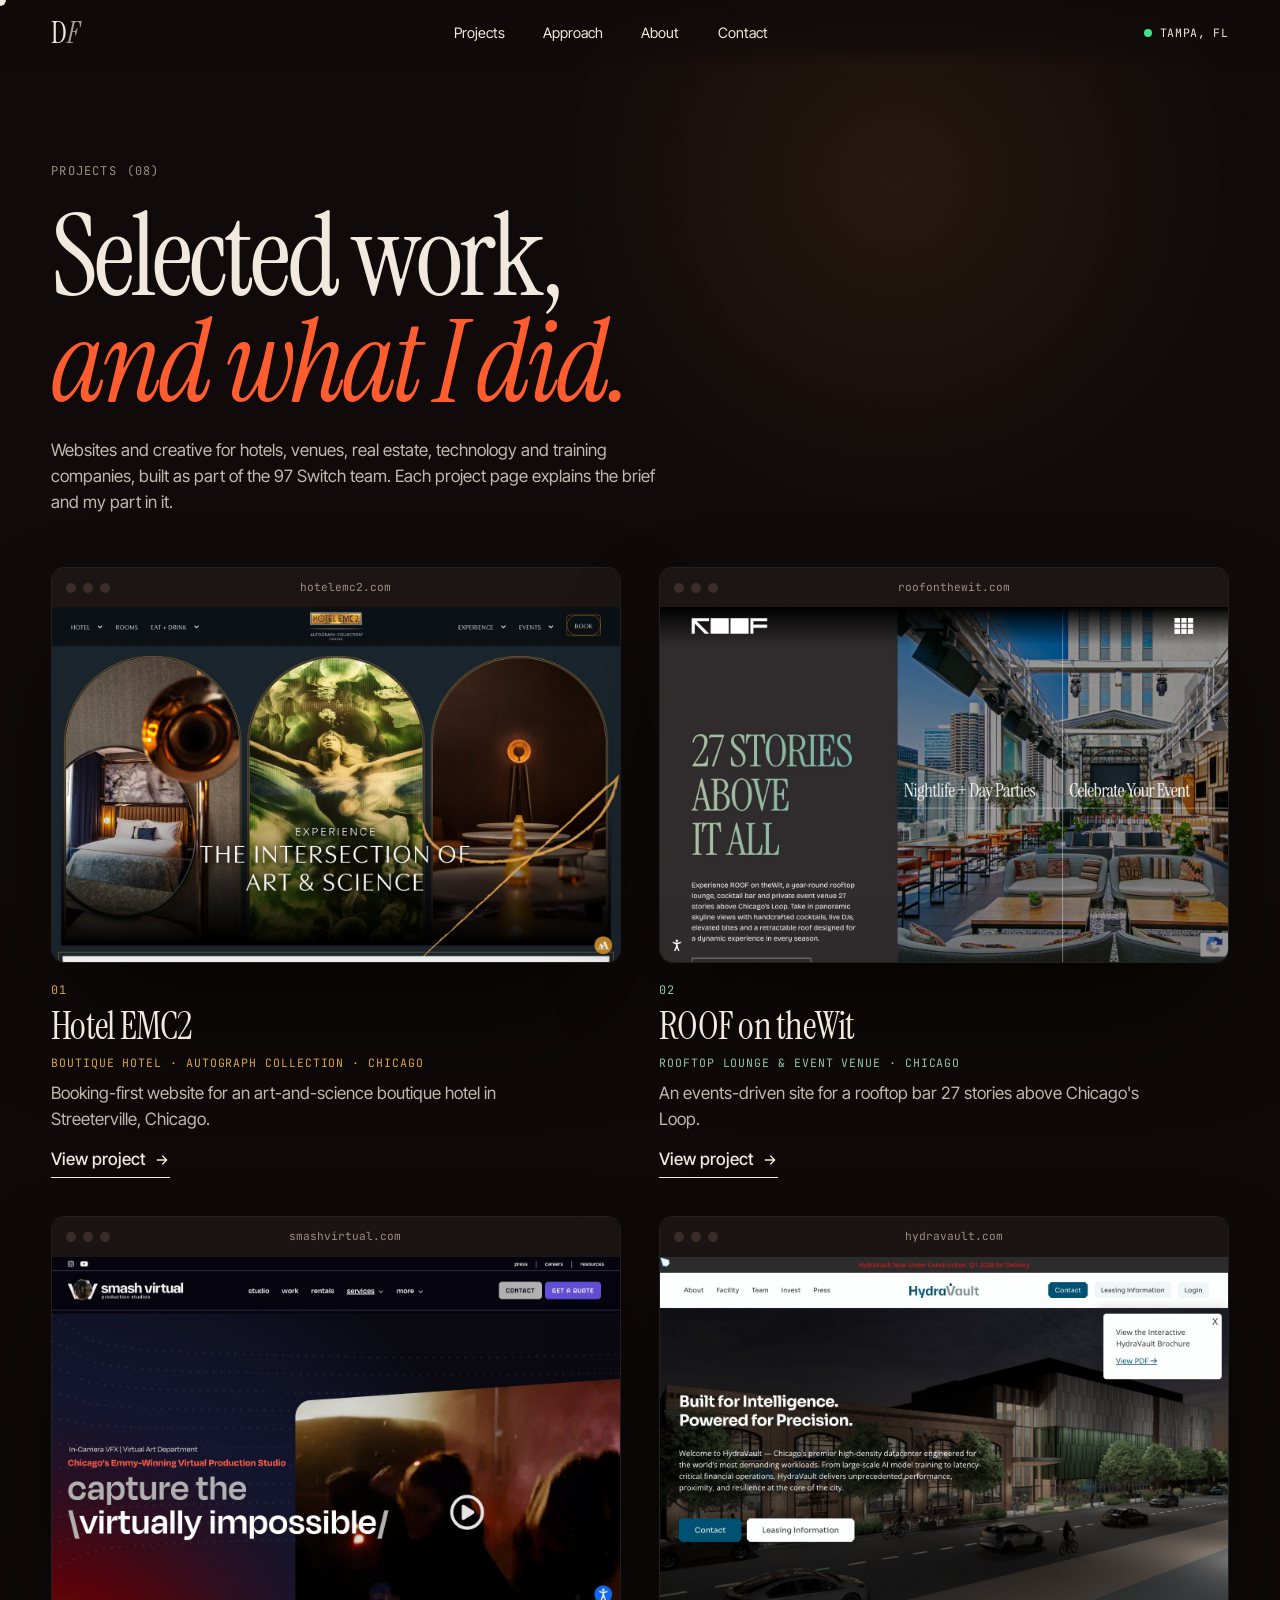
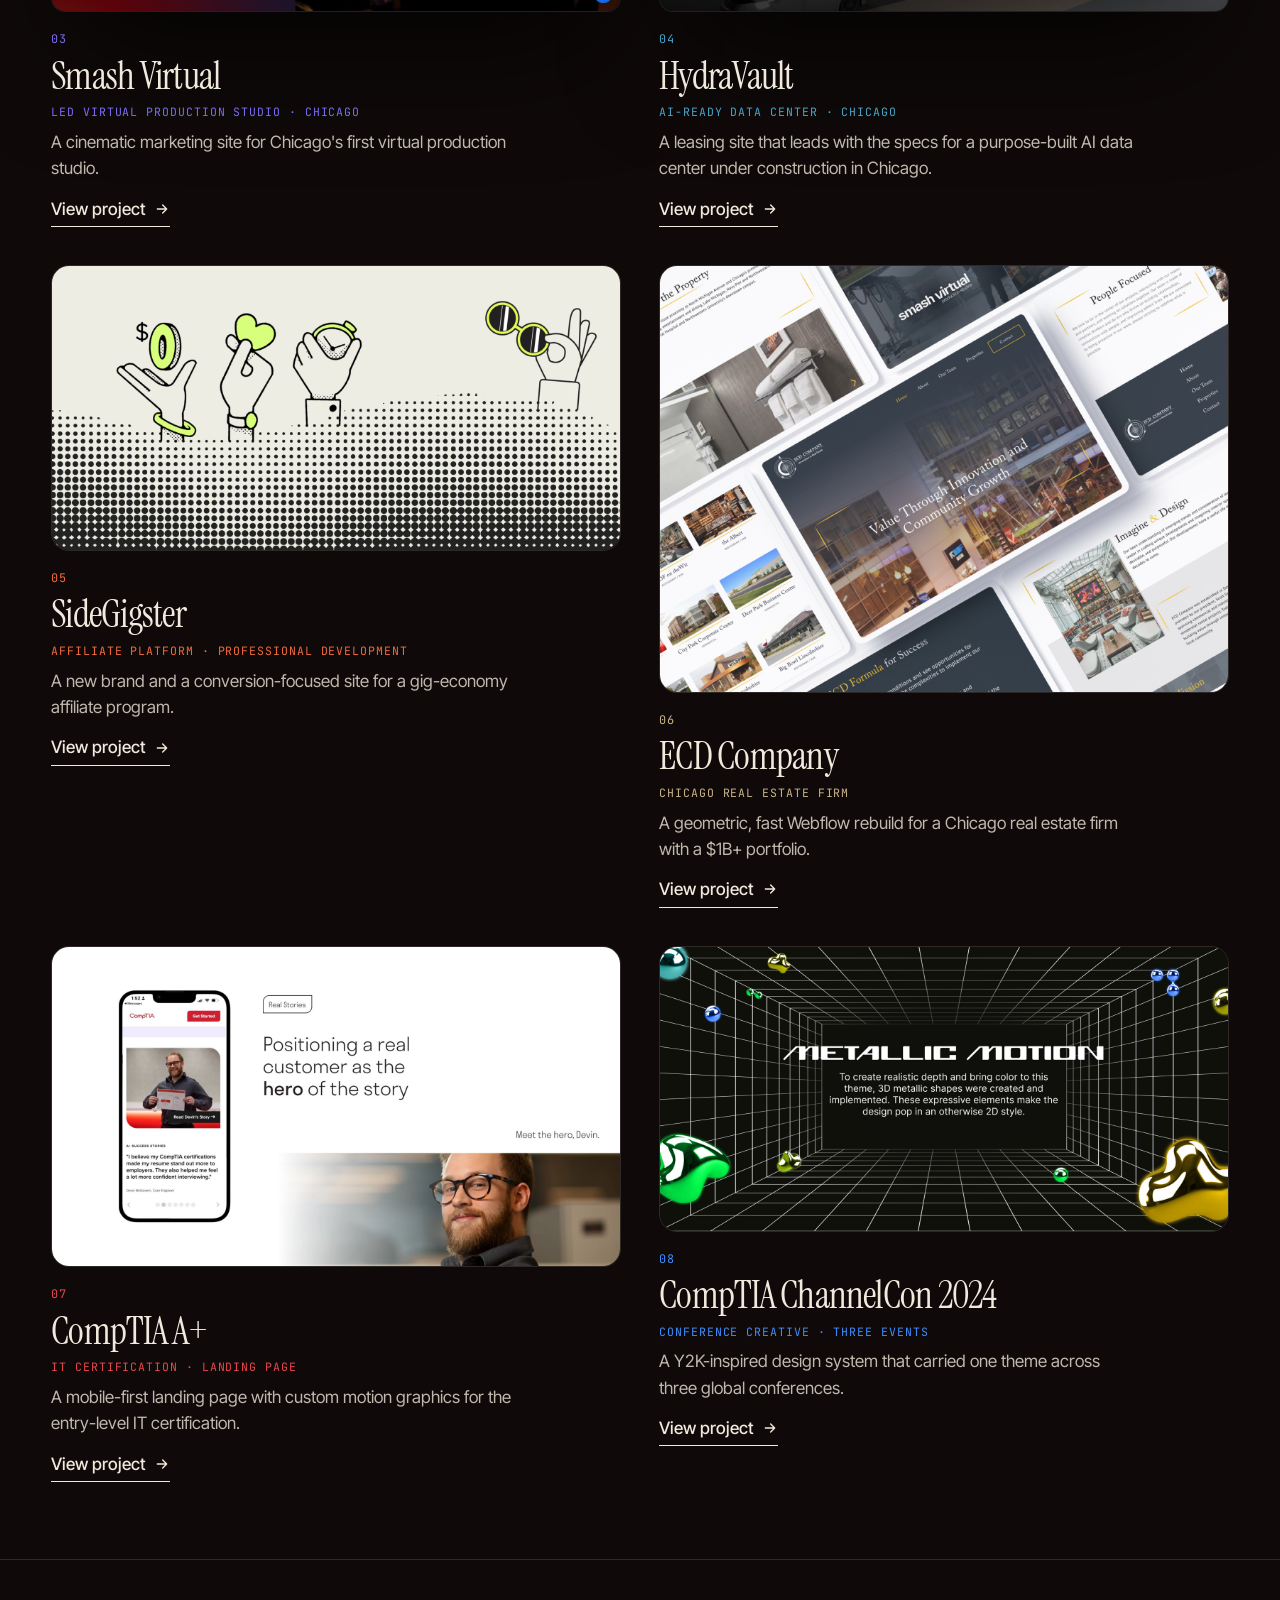
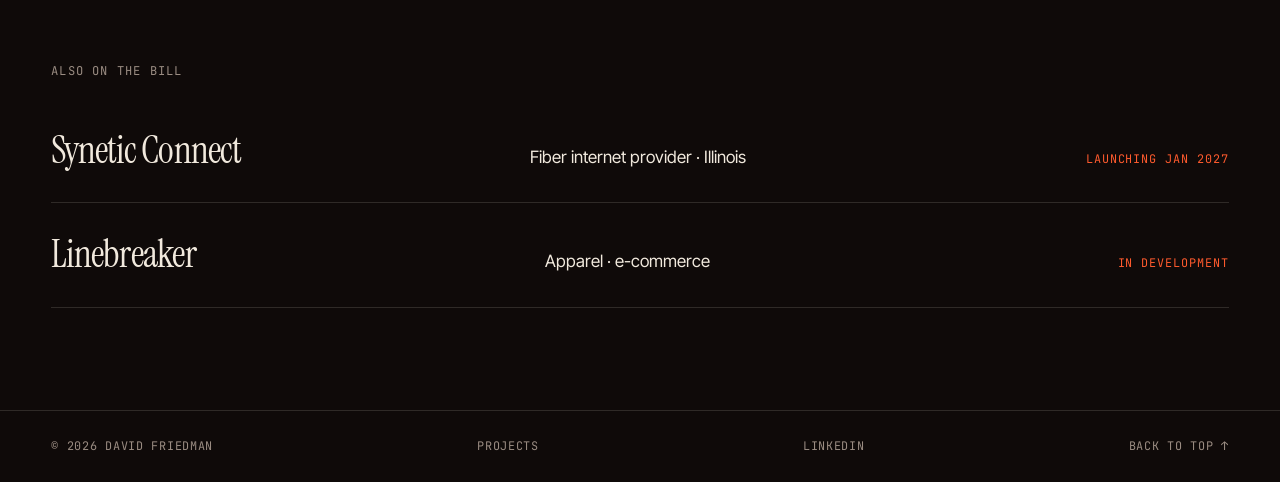
==== projects.html @ f06d10a6 "Add files via upload" ====
<!doctype html>
<html lang="en">
<head>
<meta charset="utf-8">
<meta name="viewport" content="width=device-width, initial-scale=1">
<title>Projects | David Friedman</title>
<meta name="description" content="Selected web design and creative projects by David Friedman, Lead Web Designer at 97 Switch: hospitality, real estate, technology and training.">
<meta name="theme-color" content="#0f0a09">
<meta property="og:title" content="Projects | David Friedman">
<meta property="og:description" content="Selected web design and creative projects by David Friedman, Lead Web Designer at 97 Switch: hospitality, real estate, technology and training.">
<meta property="og:type" content="website">
<link rel="preconnect" href="https://fonts.googleapis.com">
<link rel="preconnect" href="https://fonts.gstatic.com" crossorigin>
<link href="https://fonts.googleapis.com/css2?family=Instrument+Serif:ital@0;1&family=Inter+Tight:wght@400;500;600&family=JetBrains+Mono:wght@400;500&display=swap" rel="stylesheet">
<link rel="stylesheet" href="styles.css">
<script>document.documentElement.classList.add('js')</script>
</head>
<body>

<div class="spot" aria-hidden="true"></div>
<div class="cursor" aria-hidden="true"><span></span></div>

<header class="nav">
  <a class="nav__logo" href="index.html" aria-label="David Friedman, home">D<i>F</i></a>
  <nav class="nav__links" aria-label="Primary">
    <a href="projects.html">Projects</a>
    <a href="index.html#approach">Approach</a>
    <a href="index.html#about">About</a>
    <a href="index.html#contact">Contact</a>
  </nav>
  <div class="nav__status"><span class="dot"></span><span>Tampa, FL</span></div>
</header>

<main id="top">
<section class="section-head phead">
  <p class="eyebrow">Projects <span class="mono">(08)</span></p>
  <h1 class="h-big">Selected work,<br><em>and what I did.</em></h1>
  <p class="section-lede">Websites and creative for hotels, venues, real estate, technology and training companies, built as part of the 97 Switch team. Each project page explains the brief and my part in it.</p>
</section>
<section class="pgrid"><a class="pcard" href="projects/hotel-emc2.html" style="--accent:#d9a441"><div class="pcard__shot"><div class="frame frame--flat"><div class="frame__bar"><i></i><i></i><i></i><span>hotelemc2.com</span></div><img src="assets/emc2.jpg" alt="Hotel EMC2 homepage with three arched images and the headline The Intersection of Art and Science" loading="lazy"></div></div><div class="pcard__meta"><span class="mono">01</span><h3>Hotel EMC2</h3><p class="pcard__kind">Boutique hotel · Autograph Collection · Chicago</p><p class="pcard__sum">Booking-first website for an art-and-science boutique hotel in Streeterville, Chicago.</p><span class="link-u">View project <svg viewBox="0 0 24 24" aria-hidden="true"><path d="M5 12h14m-6-6 6 6-6 6"/></svg></span></div></a><a class="pcard" href="projects/roof-on-thewit.html" style="--accent:#8fc4a8"><div class="pcard__shot"><div class="frame frame--flat"><div class="frame__bar"><i></i><i></i><i></i><span>roofonthewit.com</span></div><img src="assets/roof.jpg" alt="ROOF on theWit homepage with the headline 27 Stories Above It All beside a rooftop lounge photo" loading="lazy"></div></div><div class="pcard__meta"><span class="mono">02</span><h3>ROOF on theWit</h3><p class="pcard__kind">Rooftop lounge &amp; event venue · Chicago</p><p class="pcard__sum">An events-driven site for a rooftop bar 27 stories above Chicago&#x27;s Loop.</p><span class="link-u">View project <svg viewBox="0 0 24 24" aria-hidden="true"><path d="M5 12h14m-6-6 6 6-6 6"/></svg></span></div></a><a class="pcard" href="projects/smash-virtual.html" style="--accent:#7b6cf0"><div class="pcard__shot"><div class="frame frame--flat"><div class="frame__bar"><i></i><i></i><i></i><span>smashvirtual.com</span></div><img src="assets/smash.jpg" alt="Smash Virtual homepage with the headline capture the virtually impossible" loading="lazy"></div></div><div class="pcard__meta"><span class="mono">03</span><h3>Smash Virtual</h3><p class="pcard__kind">LED virtual production studio · Chicago</p><p class="pcard__sum">A cinematic marketing site for Chicago&#x27;s first virtual production studio.</p><span class="link-u">View project <svg viewBox="0 0 24 24" aria-hidden="true"><path d="M5 12h14m-6-6 6 6-6 6"/></svg></span></div></a><a class="pcard" href="projects/hydravault.html" style="--accent:#4aa3c7"><div class="pcard__shot"><div class="frame frame--flat"><div class="frame__bar"><i></i><i></i><i></i><span>hydravault.com</span></div><img src="assets/hydravault.jpg" alt="HydraVault homepage with the headline Built for Intelligence, Powered for Precision over a rendering of the data center" loading="lazy"></div></div><div class="pcard__meta"><span class="mono">04</span><h3>HydraVault</h3><p class="pcard__kind">AI-ready data center · Chicago</p><p class="pcard__sum">A leasing site that leads with the specs for a purpose-built AI data center under construction in Chicago.</p><span class="link-u">View project <svg viewBox="0 0 24 24" aria-hidden="true"><path d="M5 12h14m-6-6 6 6-6 6"/></svg></span></div></a><a class="pcard" href="projects/sidegigster.html" style="--accent:#f26a3d"><div class="pcard__shot"><div class="plain"><img src="assets/sidegigster-g0.jpg" alt="SideGigster project visual" loading="lazy"></div></div><div class="pcard__meta"><span class="mono">05</span><h3>SideGigster</h3><p class="pcard__kind">Affiliate platform · Professional development</p><p class="pcard__sum">A new brand and a conversion-focused site for a gig-economy affiliate program.</p><span class="link-u">View project <svg viewBox="0 0 24 24" aria-hidden="true"><path d="M5 12h14m-6-6 6 6-6 6"/></svg></span></div></a><a class="pcard" href="projects/ecd-company.html" style="--accent:#c9b38a"><div class="pcard__shot"><div class="plain"><img src="assets/ecd-company-g0.jpg" alt="ECD Company project visual" loading="lazy"></div></div><div class="pcard__meta"><span class="mono">06</span><h3>ECD Company</h3><p class="pcard__kind">Chicago real estate firm</p><p class="pcard__sum">A geometric, fast Webflow rebuild for a Chicago real estate firm with a $1B+ portfolio.</p><span class="link-u">View project <svg viewBox="0 0 24 24" aria-hidden="true"><path d="M5 12h14m-6-6 6 6-6 6"/></svg></span></div></a><a class="pcard" href="projects/comptia-a-plus.html" style="--accent:#e5484d"><div class="pcard__shot"><div class="plain"><img src="assets/comptia-a-plus-g0.jpg" alt="CompTIA A+ project visual" loading="lazy"></div></div><div class="pcard__meta"><span class="mono">07</span><h3>CompTIA A+</h3><p class="pcard__kind">IT certification · Landing page</p><p class="pcard__sum">A mobile-first landing page with custom motion graphics for the entry-level IT certification.</p><span class="link-u">View project <svg viewBox="0 0 24 24" aria-hidden="true"><path d="M5 12h14m-6-6 6 6-6 6"/></svg></span></div></a><a class="pcard" href="projects/comptia-channelcon-2024.html" style="--accent:#3f8cff"><div class="pcard__shot"><div class="plain"><img src="assets/comptia-channelcon-2024-g0.jpg" alt="CompTIA ChannelCon 2024 project visual" loading="lazy"></div></div><div class="pcard__meta"><span class="mono">08</span><h3>CompTIA ChannelCon 2024</h3><p class="pcard__kind">Conference creative · Three events</p><p class="pcard__sum">A Y2K-inspired design system that carried one theme across three global conferences.</p><span class="link-u">View project <svg viewBox="0 0 24 24" aria-hidden="true"><path d="M5 12h14m-6-6 6 6-6 6"/></svg></span></div></a></section>
<div class="bill bill--wide">
  <p class="eyebrow">Also on the bill</p>
  <ul>
    <li><span>Synetic Connect</span><span>Fiber internet provider · Illinois</span><em>Launching Jan 2027</em></li>
    <li><span>Linebreaker</span><span>Apparel · e-commerce</span><em>In development</em></li>
  </ul>
</div>
</main>

<footer class="foot">
  <span>© 2026 David Friedman</span>
  <a href="projects.html">Projects</a>
  <a href="https://www.linkedin.com/in/david-b-friedman" target="_blank" rel="noopener">LinkedIn</a>
  <a href="#top">Back to top ↑</a>
</footer>

<script src="main.js"></script>
</body>
</html>
---- styles.css ----
:root{
  --bg:#0f0a09; --bg2:#17100e; --bone:#f1e9dd; --mute:#9a8c82; --line:rgba(241,233,221,.14);
  --ember:#ff5b2e; --pad:clamp(20px,4vw,56px);
  --serif:'Instrument Serif',Georgia,serif; --sans:'Inter Tight',system-ui,sans-serif; --mono:'JetBrains Mono',ui-monospace,monospace;
  --ease:cubic-bezier(.22,1,.36,1);
}
*,*::before,*::after{box-sizing:border-box;margin:0;padding:0}
html{scroll-behavior:smooth;-webkit-text-size-adjust:100%}
body{background:var(--bg);color:var(--bone);font-family:var(--sans);font-size:17px;line-height:1.55;-webkit-font-smoothing:antialiased;overflow-x:hidden}
img{display:block;max-width:100%}
a{color:inherit;text-decoration:none}
ul,ol{list-style:none}
em{font-family:var(--serif);font-style:italic;font-weight:400;color:var(--ember)}
.mono{font-family:var(--mono);font-size:.75rem;letter-spacing:.08em;text-transform:uppercase;color:var(--mute)}
:focus-visible{outline:2px solid var(--ember);outline-offset:4px;border-radius:4px}
::selection{background:var(--ember);color:var(--bg)}

/* grain */
body::after{content:"";position:fixed;inset:0;pointer-events:none;z-index:90;opacity:.07;mix-blend-mode:overlay;
  background-image:url("data:image/svg+xml;utf8,<svg xmlns='http://www.w3.org/2000/svg' width='160' height='160'><filter id='n'><feTurbulence type='fractalNoise' baseFrequency='.9' numOctaves='2'/></filter><rect width='100%' height='100%' filter='url(%23n)'/></svg>")}

/* curtain preloader */
.curtain{position:fixed;inset:0;z-index:200;display:none}
.js .curtain{display:block}
.curtain__half{position:absolute;top:0;bottom:0;width:50.5%;background:#2a0c08;background-image:repeating-linear-gradient(90deg,rgba(0,0,0,.35) 0 2px,transparent 2px 46px,rgba(255,255,255,.04) 46px 48px);transition:transform 1.1s var(--ease)}
.curtain__half--l{left:0}.curtain__half--r{right:0}
.curtain__label{position:absolute;left:50%;top:50%;transform:translate(-50%,-50%);display:flex;gap:14px;align-items:baseline;font-family:var(--mono);font-size:.8rem;letter-spacing:.18em;text-transform:uppercase;color:var(--bone);transition:opacity .4s}
.curtain__label b{font-family:var(--serif);font-weight:400;font-style:italic;font-size:2.4rem;letter-spacing:0;color:var(--ember);min-width:2ch}
.curtain.open .curtain__half--l{transform:translateX(-101%)}
.curtain.open .curtain__half--r{transform:translateX(101%)}
.curtain.open .curtain__label{opacity:0}
.curtain.gone{display:none}

/* spotlight + cursor */
.spot{position:fixed;inset:0;pointer-events:none;z-index:1;background:radial-gradient(600px circle at var(--mx,70%) var(--my,20%),rgba(255,140,80,.10),transparent 60%)}
.cursor{position:fixed;left:0;top:0;z-index:150;pointer-events:none;display:none}
.cursor span{display:block;width:12px;height:12px;margin:-6px 0 0 -6px;border-radius:50%;background:var(--bone);mix-blend-mode:difference;transition:transform .25s var(--ease)}
.cursor.big span{transform:scale(4)}
@media (hover:hover) and (pointer:fine){.cursor{display:block}}

/* nav */
.nav{position:fixed;top:0;left:0;right:0;z-index:100;display:flex;align-items:center;justify-content:space-between;padding:16px var(--pad);color:var(--bone);background:linear-gradient(180deg,rgba(15,10,9,.92),rgba(15,10,9,.6) 70%,transparent);-webkit-backdrop-filter:blur(8px);backdrop-filter:blur(8px)}
.nav__logo{font-family:var(--serif);font-size:1.9rem;line-height:1;letter-spacing:-.02em}
.nav__logo i{color:#fff;opacity:.6}
.nav__links{display:flex;gap:clamp(16px,3vw,40px);font-size:.9rem}
.nav__links a{position:relative;padding:6px 0}
.nav__links a::after{content:"";position:absolute;left:0;right:0;bottom:0;height:1px;background:currentColor;transform:scaleX(0);transform-origin:left;transition:transform .4s var(--ease)}
.nav__links a:hover::after{transform:scaleX(1)}
.nav__status{display:flex;align-items:center;gap:8px;font-family:var(--mono);font-size:.72rem;letter-spacing:.06em;text-transform:uppercase}
.dot{width:8px;height:8px;border-radius:50%;background:#43e08a;box-shadow:0 0 0 0 rgba(67,224,138,.6);animation:pulse 2s infinite;display:inline-block}
@keyframes pulse{70%{box-shadow:0 0 0 9px rgba(67,224,138,0)}100%{box-shadow:0 0 0 0 rgba(67,224,138,0)}}

.eyebrow{font-family:var(--mono);font-size:.76rem;letter-spacing:.1em;text-transform:uppercase;color:var(--mute);display:flex;gap:10px;align-items:center}

/* hero */
.hero{position:relative;z-index:2;min-height:100svh;padding:clamp(110px,16vh,160px) var(--pad) 36px;display:flex;flex-direction:column;justify-content:flex-end;gap:clamp(24px,4vh,44px)}
.hero__title{font-family:var(--serif);font-weight:400;font-size:clamp(3.4rem,13.2vw,13.5rem);line-height:.88;letter-spacing:-.035em;margin-top:clamp(16px,3vh,32px)}
.line{display:block;overflow:hidden;padding-bottom:.08em;margin-bottom:-.08em}
.line>span{display:inline-block}
.hero__foot{display:flex;justify-content:space-between;align-items:flex-end;gap:32px;flex-wrap:wrap}
.hero__lede{max-width:560px;color:rgba(241,233,221,.82);font-size:clamp(1rem,1.25vw,1.2rem)}
.hero__cta{display:flex;gap:12px;flex-wrap:wrap}
.hero__stats{display:grid;grid-template-columns:repeat(4,1fr);border-top:1px solid var(--line);padding-top:22px;gap:20px}
.hero__stats b{display:block;font-family:var(--serif);font-weight:400;font-size:clamp(2rem,4vw,3.6rem);line-height:1;letter-spacing:-.02em}
.hero__stats span{font-size:.82rem;color:var(--mute)}

/* buttons */
.btn{display:inline-flex;align-items:center;gap:12px;padding:16px 26px;border-radius:999px;font-weight:500;font-size:.98rem;transition:background .4s var(--ease),color .4s,transform .3s var(--ease),border-color .3s;will-change:transform}
.btn svg{width:18px;height:18px;fill:none;stroke:currentColor;stroke-width:2;stroke-linecap:round;stroke-linejoin:round;transition:transform .4s var(--ease)}
.btn:hover svg{transform:translateX(4px)}
.btn--solid{background:var(--bone);color:var(--bg)}
.btn--solid:hover{background:var(--ember);color:#fff}
.btn--ghost{border:1px solid var(--line);color:var(--bone)}
.btn--ghost:hover{border-color:var(--bone);background:rgba(241,233,221,.06)}
.btn--big{background:var(--ember);color:#fff;padding:clamp(20px,2.4vw,30px) clamp(30px,4vw,56px);font-size:clamp(1.05rem,1.8vw,1.5rem)}
.btn--big:hover{background:var(--bone);color:var(--bg)}

/* marquee */
.marquee{position:relative;z-index:2;border-block:1px solid var(--line);overflow:hidden;padding:22px 0;background:var(--bg)}
.marquee__track{display:flex;gap:34px;width:max-content;animation:mq 38s linear infinite;font-family:var(--serif);font-size:clamp(1.8rem,3.6vw,3.2rem);white-space:nowrap;align-items:center}
.marquee__track i{font-style:normal;color:var(--ember);font-size:.55em}
@keyframes mq{to{transform:translateX(-50%)}}

/* sections */
section{position:relative;z-index:2}
.section-head{padding:clamp(80px,12vw,170px) var(--pad) clamp(30px,4vw,60px);display:grid;gap:22px}
.section-head h2,.contact h2,.about h2{font-family:var(--serif);font-weight:400;font-size:clamp(2.6rem,7.5vw,7.4rem);line-height:.95;letter-spacing:-.03em}

/* work: stacking cases */
.case{position:relative;min-height:100svh;display:flex;align-items:center;background:var(--bg);border-top:1px solid var(--line);padding:clamp(70px,9vh,110px) var(--pad) clamp(30px,5vh,60px);overflow:hidden}
.case::before{content:"";position:absolute;width:70vw;height:70vw;right:-20vw;top:-25vw;background:radial-gradient(circle,var(--accent) 0,transparent 62%);opacity:.16;pointer-events:none}
.case__inner{position:relative;width:100%;display:grid;grid-template-columns:minmax(280px,.8fr) 1.5fr;gap:clamp(28px,5vw,80px);align-items:center;max-width:1700px;margin:0 auto}
.case__meta h3{font-family:var(--serif);font-weight:400;font-size:clamp(2.6rem,5.6vw,5.6rem);line-height:.95;letter-spacing:-.03em;margin:14px 0 14px}
.case__kind{color:var(--accent);font-family:var(--mono);font-size:.74rem;letter-spacing:.08em;text-transform:uppercase;margin-bottom:18px}
.case__desc{color:rgba(241,233,221,.78);max-width:46ch;margin-bottom:22px}
.tags{display:flex;flex-wrap:wrap;gap:8px;margin-bottom:26px}
.tags li{font-size:.78rem;padding:6px 13px;border:1px solid var(--line);border-radius:999px;color:var(--mute)}
.case__link,.link-u{display:inline-flex;gap:8px;align-items:center;font-weight:500;border-bottom:1px solid var(--bone);padding-bottom:4px;transition:color .3s,border-color .3s,gap .3s}
.case__link svg,.link-u svg{width:16px;height:16px;fill:none;stroke:currentColor;stroke-width:2;stroke-linecap:round;stroke-linejoin:round}
.case__link:hover,.link-u:hover{color:var(--accent,var(--ember));border-color:var(--accent,var(--ember));gap:12px}
.case__shot{display:block;perspective:1600px}
.frame{border-radius:14px;overflow:hidden;background:#000;border:1px solid var(--line);box-shadow:0 60px 120px -30px rgba(0,0,0,.8);transform:rotateY(-6deg) rotateX(2deg);transition:transform .8s var(--ease)}
.case__shot:hover .frame{transform:rotateY(0) rotateX(0) scale(1.015)}
.frame__bar{display:flex;align-items:center;gap:7px;padding:11px 14px;background:#1c1412;font-family:var(--mono);font-size:.7rem;color:var(--mute)}
.frame__bar i{width:10px;height:10px;border-radius:50%;background:#3a2d29}
.frame__bar span{margin-left:12px;flex:1;text-align:center;padding-right:44px}
.frame img{width:100%;aspect-ratio:16/10;object-fit:cover;object-position:top}

.bill{padding:clamp(60px,8vw,110px) var(--pad);background:var(--bg);border-top:1px solid var(--line);position:relative}
.bill ul{margin-top:18px}
.bill li{display:grid;grid-template-columns:1.2fr 1.4fr auto;gap:20px;padding:22px 0;border-bottom:1px solid var(--line);align-items:baseline}
.bill li span:first-child{font-family:var(--serif);font-size:clamp(1.6rem,3vw,2.6rem);letter-spacing:-.02em}
.bill li span:last-child,.bill li em{color:var(--mute)}
.bill li em{font-family:var(--mono);font-style:normal;font-size:.74rem;letter-spacing:.08em;text-transform:uppercase;color:var(--ember)}

/* approach */
.approach{background:var(--bg2)}
.section-lede{max-width:62ch;color:rgba(241,233,221,.78)}
.phases{margin:0 var(--pad);border-top:1px solid var(--line)}
.phases>li{display:grid;grid-template-columns:90px 1fr 1.5fr 1.1fr;gap:clamp(16px,3vw,48px);padding:34px 0;border-bottom:1px solid var(--line);align-items:start}
.phases .mono{color:var(--ember);padding-top:.7em}
.phases h3{font-family:var(--serif);font-weight:400;font-size:clamp(2rem,3.4vw,3.2rem);letter-spacing:-.02em;line-height:1}
.phases p{color:rgba(241,233,221,.78);font-size:.98rem;max-width:52ch}
.outputs{display:grid;gap:8px;font-size:.84rem;color:var(--mute)}
.outputs li{display:flex;gap:10px;align-items:baseline}
.outputs li::before{content:"";width:6px;height:6px;border-radius:50%;background:var(--ember);flex:none;transform:translateY(-1px)}
.principles{display:grid;grid-template-columns:repeat(3,1fr);gap:clamp(20px,3vw,48px);margin:clamp(50px,6vw,90px) var(--pad) clamp(80px,10vw,150px)}
.principles>div{display:grid;gap:12px;align-content:start;padding-top:22px;border-top:1px solid var(--ember)}
.principles h3{font-family:var(--serif);font-weight:400;font-size:clamp(1.7rem,2.6vw,2.4rem);letter-spacing:-.02em;line-height:1.05}
.principles p{color:rgba(241,233,221,.75);font-size:.95rem}

/* about */
.about{display:grid;grid-template-columns:.9fr 1.1fr;gap:clamp(30px,6vw,100px);padding:clamp(80px,11vw,160px) var(--pad);align-items:center;background:var(--bg)}
.about__img{border-radius:6px;overflow:hidden;aspect-ratio:4/5;position:relative}
.about__img img{width:100%;height:100%;object-fit:cover;object-position:58% 30%}
.about__copy{display:grid;gap:22px;max-width:640px}
.about__copy p:not(.eyebrow){color:rgba(241,233,221,.8)}
.about h2{margin-bottom:6px}
.link-u{justify-self:start}

/* experience */
.exp{background:var(--bg)}
.exp .section-head{padding-bottom:20px}
.exp__list{margin:0 var(--pad) clamp(70px,9vw,130px);border-top:1px solid var(--line)}
.exp__list li{display:grid;grid-template-columns:170px 1.2fr 1.4fr;gap:24px;padding:30px 0;border-bottom:1px solid var(--line);align-items:start;transition:padding .5s var(--ease)}
.exp__list li:hover{padding-left:14px}
.exp__list h3{font-family:var(--serif);font-weight:400;font-size:clamp(1.6rem,2.6vw,2.4rem);letter-spacing:-.02em;line-height:1.05}
.exp__list div p,.exp__list li>p{color:var(--mute);font-size:.95rem}
.exp__list li>p{color:rgba(241,233,221,.75)}

/* contact */
.contact{padding:clamp(100px,16vw,220px) var(--pad);display:grid;gap:34px;justify-items:start;background:radial-gradient(900px circle at 80% 100%,rgba(255,91,46,.22),transparent 60%),var(--bg);border-top:1px solid var(--line)}
.contact h2{font-size:clamp(3rem,10vw,10.5rem);line-height:.9}
.contact__small{color:var(--mute);font-size:.9rem}
.foot{position:relative;z-index:2;display:flex;justify-content:space-between;gap:20px;flex-wrap:wrap;padding:26px var(--pad);border-top:1px solid var(--line);font-family:var(--mono);font-size:.74rem;letter-spacing:.06em;text-transform:uppercase;color:var(--mute);background:var(--bg)}
.foot a:hover{color:var(--ember)}

/* reveal */
.js .reveal{opacity:0;transform:translateY(26px);transition:opacity .9s var(--ease),transform .9s var(--ease)}
.js .reveal.in{opacity:1;transform:none}
.js .line>span{transform:translateY(110%);transition:transform 1.2s var(--ease)}
.js .ready .line>span,.js.ready .line>span{transform:none}
.js.ready .line:nth-child(2)>span{transition-delay:.1s}
.js.ready .line:nth-child(3)>span{transition-delay:.2s}

@media (min-width:981px) and (min-height:760px){.case{position:sticky;top:0}}

/* responsive */
@media (max-width:980px){
  .case{position:relative;min-height:0;padding-top:70px}
  .case__inner{grid-template-columns:1fr}
  .case__shot{order:-1}
  .frame{transform:none}
  .phases>li{grid-template-columns:70px 1fr;row-gap:12px}
  .phases p,.outputs{grid-column:2}
  .principles{grid-template-columns:1fr}
  .about{grid-template-columns:1fr}
  .about__img{max-width:460px}
  .exp__list li{grid-template-columns:1fr;gap:8px}
  .bill li{grid-template-columns:1fr;gap:4px}
}
@media (max-width:640px){
  body{font-size:16px}
  .nav__links{gap:18px;font-size:.84rem}
  .nav__links a{padding:12px 0}
  .nav__status{display:none}
  .hero__stats{grid-template-columns:1fr 1fr}
  .phases>li{grid-template-columns:1fr}
  .phases p,.outputs{grid-column:1}
}
@media (prefers-reduced-motion:reduce){
  *,*::before,*::after{animation:none!important;transition:none!important}
  .js .reveal,.js .line>span{opacity:1;transform:none}
  .curtain{display:none!important}
}

/* ---- multi-page additions ---- */
.proj{padding-top:0;overflow-x:clip}
.ph{padding:clamp(120px,18vh,190px) var(--pad) clamp(30px,5vw,60px);display:grid;gap:18px;position:relative}
.ph::before{content:"";position:absolute;width:60vw;height:60vw;right:-15vw;top:-20vw;background:radial-gradient(circle,var(--accent) 0,transparent 62%);opacity:.16;pointer-events:none}
.ph h1{font-family:var(--serif);font-weight:400;font-size:clamp(3rem,10vw,10rem);line-height:.9;letter-spacing:-.035em}
.ph__kind{color:var(--accent);font-family:var(--mono);font-size:.78rem;letter-spacing:.08em;text-transform:uppercase}
.ph__sum{max-width:52ch;font-size:clamp(1.1rem,1.6vw,1.4rem);color:rgba(241,233,221,.82)}
.ph__cta{margin-top:10px}
.eyebrow a{color:inherit;transition:color .3s}.eyebrow a:hover{color:var(--bone)}
.pshot{padding:0 var(--pad) clamp(40px,6vw,80px);max-width:1700px;margin:0 auto;position:relative}
.frame--flat{transform:none!important}
.art{aspect-ratio:16/9;border-radius:18px;border:1px solid var(--line);display:flex;flex-direction:column;justify-content:flex-end;gap:10px;padding:clamp(20px,3vw,44px);background:radial-gradient(120% 120% at 85% 0%,var(--accent) 0,transparent 55%),#16100e;overflow:hidden}
.art b{font-family:var(--serif);font-weight:400;font-size:clamp(2rem,6vw,5.6rem);line-height:.95;letter-spacing:-.03em}
.art .mono{font-size:.74rem;letter-spacing:.08em;text-transform:uppercase;color:rgba(241,233,221,.8)}
.pbody{padding:clamp(30px,5vw,70px) var(--pad);max-width:1700px;margin:0 auto;display:grid;gap:22px}
.facts{display:grid;grid-template-columns:repeat(auto-fit,minmax(170px,1fr));gap:24px;border-top:1px solid var(--line);border-bottom:1px solid var(--line);padding:26px 0}
.facts dt{font-family:var(--mono);font-size:.72rem;letter-spacing:.1em;text-transform:uppercase;color:var(--mute);margin-bottom:6px}
.facts dd{font-weight:500}
.pcols{grid-template-columns:1fr 1fr;gap:clamp(28px,5vw,80px)}
.pcols>div{display:grid;gap:16px;align-content:start}
.lead{font-size:clamp(1.05rem,1.5vw,1.3rem);line-height:1.55;color:rgba(241,233,221,.85);max-width:56ch}
.did{display:grid;gap:0;border-top:1px solid var(--line)}
.did li{display:grid;grid-template-columns:80px minmax(180px,.8fr) 1.4fr;gap:clamp(16px,3vw,48px);padding:clamp(22px,3vw,38px) 0;border-bottom:1px solid var(--line);align-items:baseline}
.did .mono{color:var(--accent)}
.did h3{font-family:var(--serif);font-weight:400;font-size:clamp(1.6rem,2.6vw,2.4rem);line-height:1.05;letter-spacing:-.02em}
.did p{color:rgba(241,233,221,.8);max-width:58ch}
.results{display:grid;grid-template-columns:repeat(auto-fit,minmax(200px,1fr));gap:clamp(20px,3vw,48px)}
.results b{display:block;font-family:var(--serif);font-weight:400;font-size:clamp(2.6rem,6vw,5.2rem);line-height:1;letter-spacing:-.03em;color:var(--accent)}
.results span{display:block;color:rgba(241,233,221,.75);margin-top:8px;max-width:30ch}
.outnote{font-size:.85rem;color:var(--mute);max-width:70ch}
.pnext{padding:clamp(60px,9vw,130px) var(--pad);border-top:1px solid var(--line);display:grid;gap:18px}
.pnext__link{display:inline-flex;align-items:center;gap:18px;font-family:var(--serif);font-size:clamp(2.4rem,7vw,6.5rem);line-height:1;letter-spacing:-.03em;transition:color .3s,gap .3s}
.pnext__link svg{width:.7em;height:.7em;fill:none;stroke:currentColor;stroke-width:1.6;stroke-linecap:round;stroke-linejoin:round}
.pnext__link:hover{color:var(--accent);gap:30px}
.phead{padding-top:clamp(130px,18vh,200px)}
.h-big{font-family:var(--serif);font-weight:400;font-size:clamp(2.8rem,9vw,9rem);line-height:.92;letter-spacing:-.035em}
.h-mid{font-family:var(--serif);font-weight:400;font-size:clamp(2rem,4.6vw,4.4rem);line-height:1;letter-spacing:-.03em}
.section-head--sub{padding-top:clamp(60px,8vw,120px)}
.pgrid{display:grid;grid-template-columns:repeat(2,1fr);gap:clamp(22px,3vw,44px);padding:0 var(--pad) clamp(40px,6vw,80px);max-width:1700px;margin:0 auto}
.pcard{display:grid;gap:18px;align-content:start;position:relative}
.pcard__shot .frame,.pcard__shot .art{transition:transform .6s var(--ease),border-color .3s}
.pcard:hover .pcard__shot .frame,.pcard:hover .pcard__shot .art{transform:translateY(-6px)}
.pcard__meta{display:grid;gap:8px}
.pcard__meta .mono{color:var(--accent);font-size:.74rem}
.pcard h3{font-family:var(--serif);font-weight:400;font-size:clamp(1.9rem,3vw,3rem);line-height:1;letter-spacing:-.02em}
.pcard__kind{color:var(--accent);font-family:var(--mono);font-size:.72rem;letter-spacing:.08em;text-transform:uppercase}
.pcard__sum{color:rgba(241,233,221,.78);max-width:48ch}
.pcard .link-u{width:max-content;margin-top:6px}
.pcard:hover .link-u{color:var(--accent);border-color:var(--accent);gap:12px}
.work__more{padding:0 var(--pad) clamp(60px,8vw,110px);display:flex;justify-content:center}
.bill--wide{max-width:1700px;margin:0 auto;padding-left:var(--pad);padding-right:var(--pad)}
@media (max-width:980px){.pcols{grid-template-columns:1fr}.did li{grid-template-columns:50px 1fr}.did li p{grid-column:2}}
@media (max-width:640px){.pgrid{grid-template-columns:1fr}.did li{grid-template-columns:1fr}.did li p{grid-column:1}}

.plain img{width:100%;border-radius:18px;border:1px solid var(--line);display:block}
.gal{display:grid;gap:clamp(14px,2vw,28px)}
.gal figure{margin:0;overflow:hidden;border-radius:14px;border:1px solid var(--line);background:#16100e}
.gal img{width:100%;height:100%;object-fit:cover;display:block;cursor:zoom-in;transition:transform .6s var(--ease)}
.gal figure:hover img{transform:scale(1.02)}
.gal--live{grid-template-columns:minmax(0,3fr) minmax(0,1fr);align-items:start}
.gal__desk{display:grid;grid-template-columns:1fr 1fr;gap:clamp(14px,2vw,28px)}
.gal .phone{border-radius:28px;border-width:3px}
.gal--proj{grid-template-columns:repeat(2,1fr)}
.gal--proj figure:nth-child(3n+1){grid-column:1/-1}
.pquote{padding-top:clamp(40px,6vw,90px);padding-bottom:clamp(40px,6vw,90px)}
.pquote blockquote{max-width:46ch;border-left:2px solid var(--accent);padding-left:clamp(20px,3vw,44px)}
.pquote p{font-family:var(--serif);font-size:clamp(1.6rem,3.4vw,3.2rem);line-height:1.12;letter-spacing:-.02em}
.pquote footer{margin-top:18px;font-family:var(--mono);font-size:.74rem;letter-spacing:.08em;text-transform:uppercase;color:var(--mute)}
.lb{position:fixed;inset:0;z-index:300;background:rgba(10,6,5,.94);display:grid;place-items:center;padding:24px;cursor:zoom-out}
.lb img{max-width:100%;max-height:100%;border-radius:10px}
@media (max-width:980px){.gal--live{grid-template-columns:1fr}.gal .phone{max-width:320px}}
@media (max-width:640px){.gal__desk,.gal--proj{grid-template-columns:1fr}}
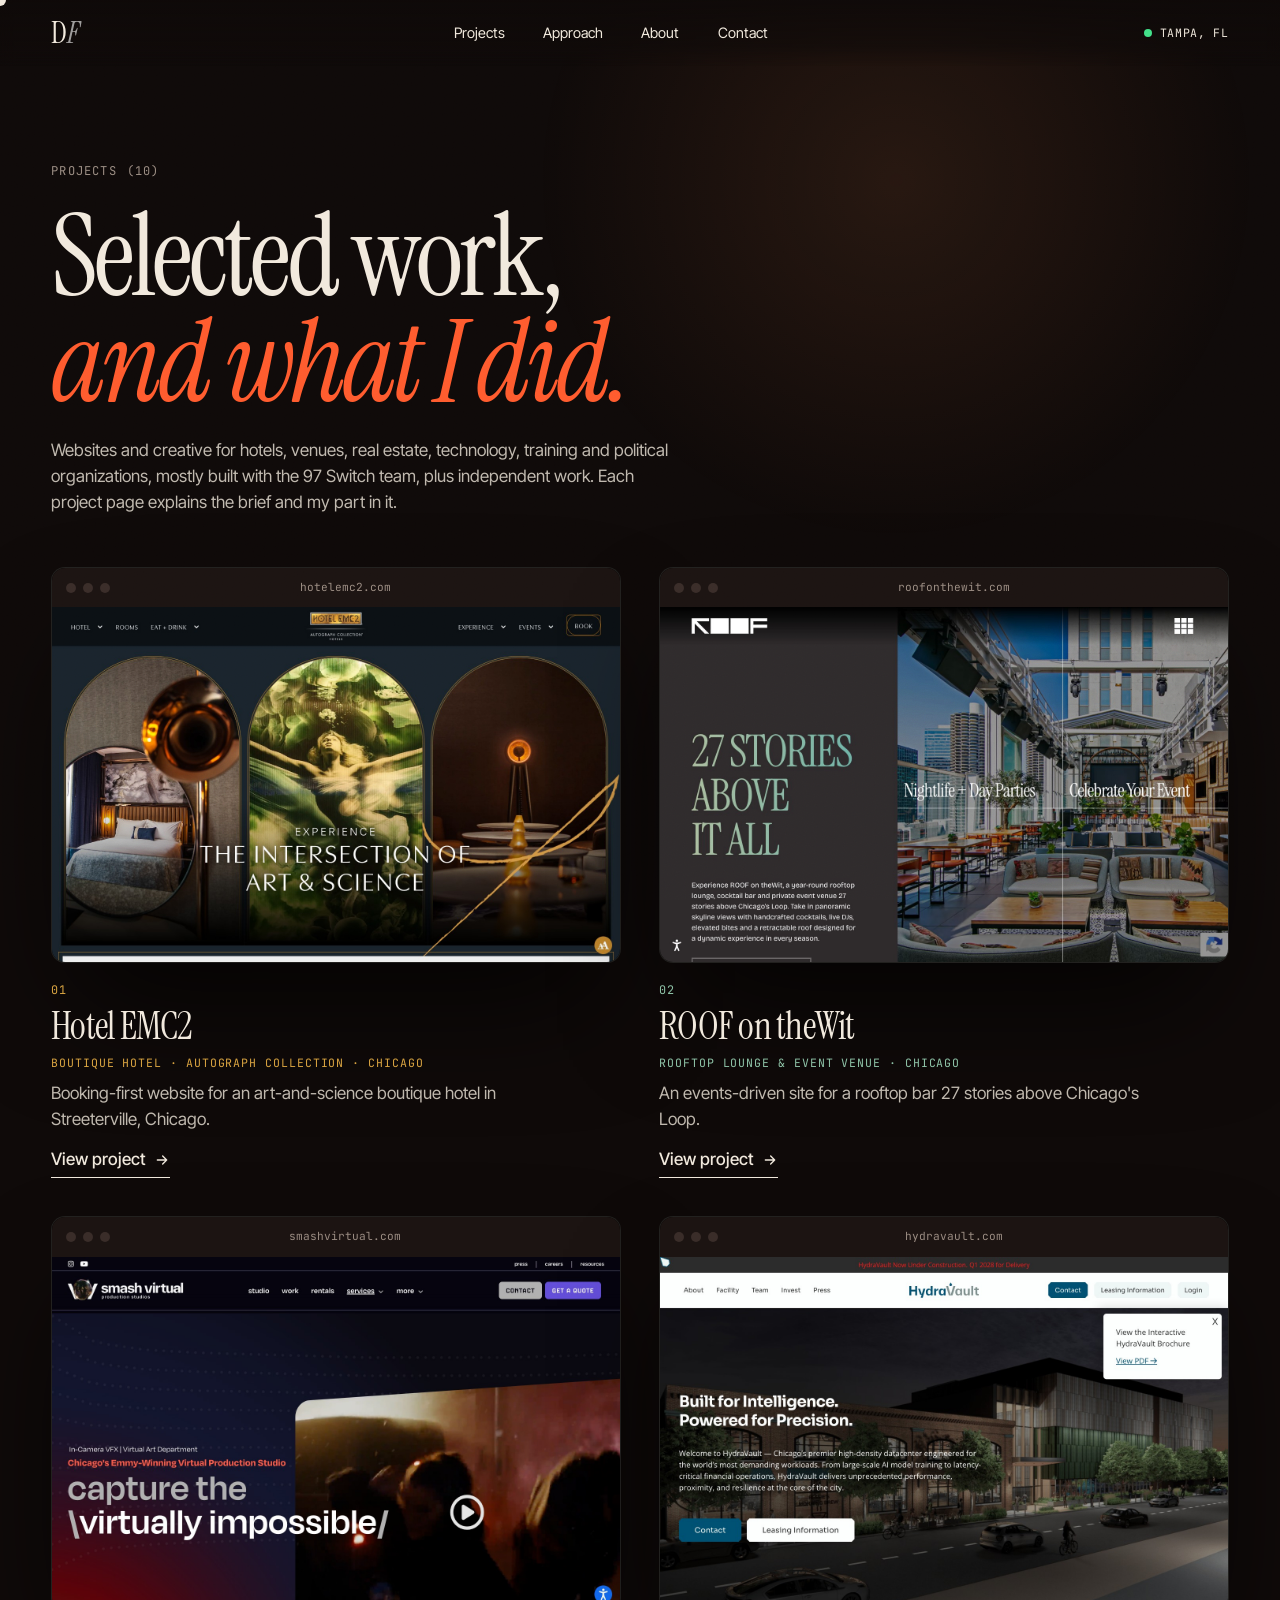
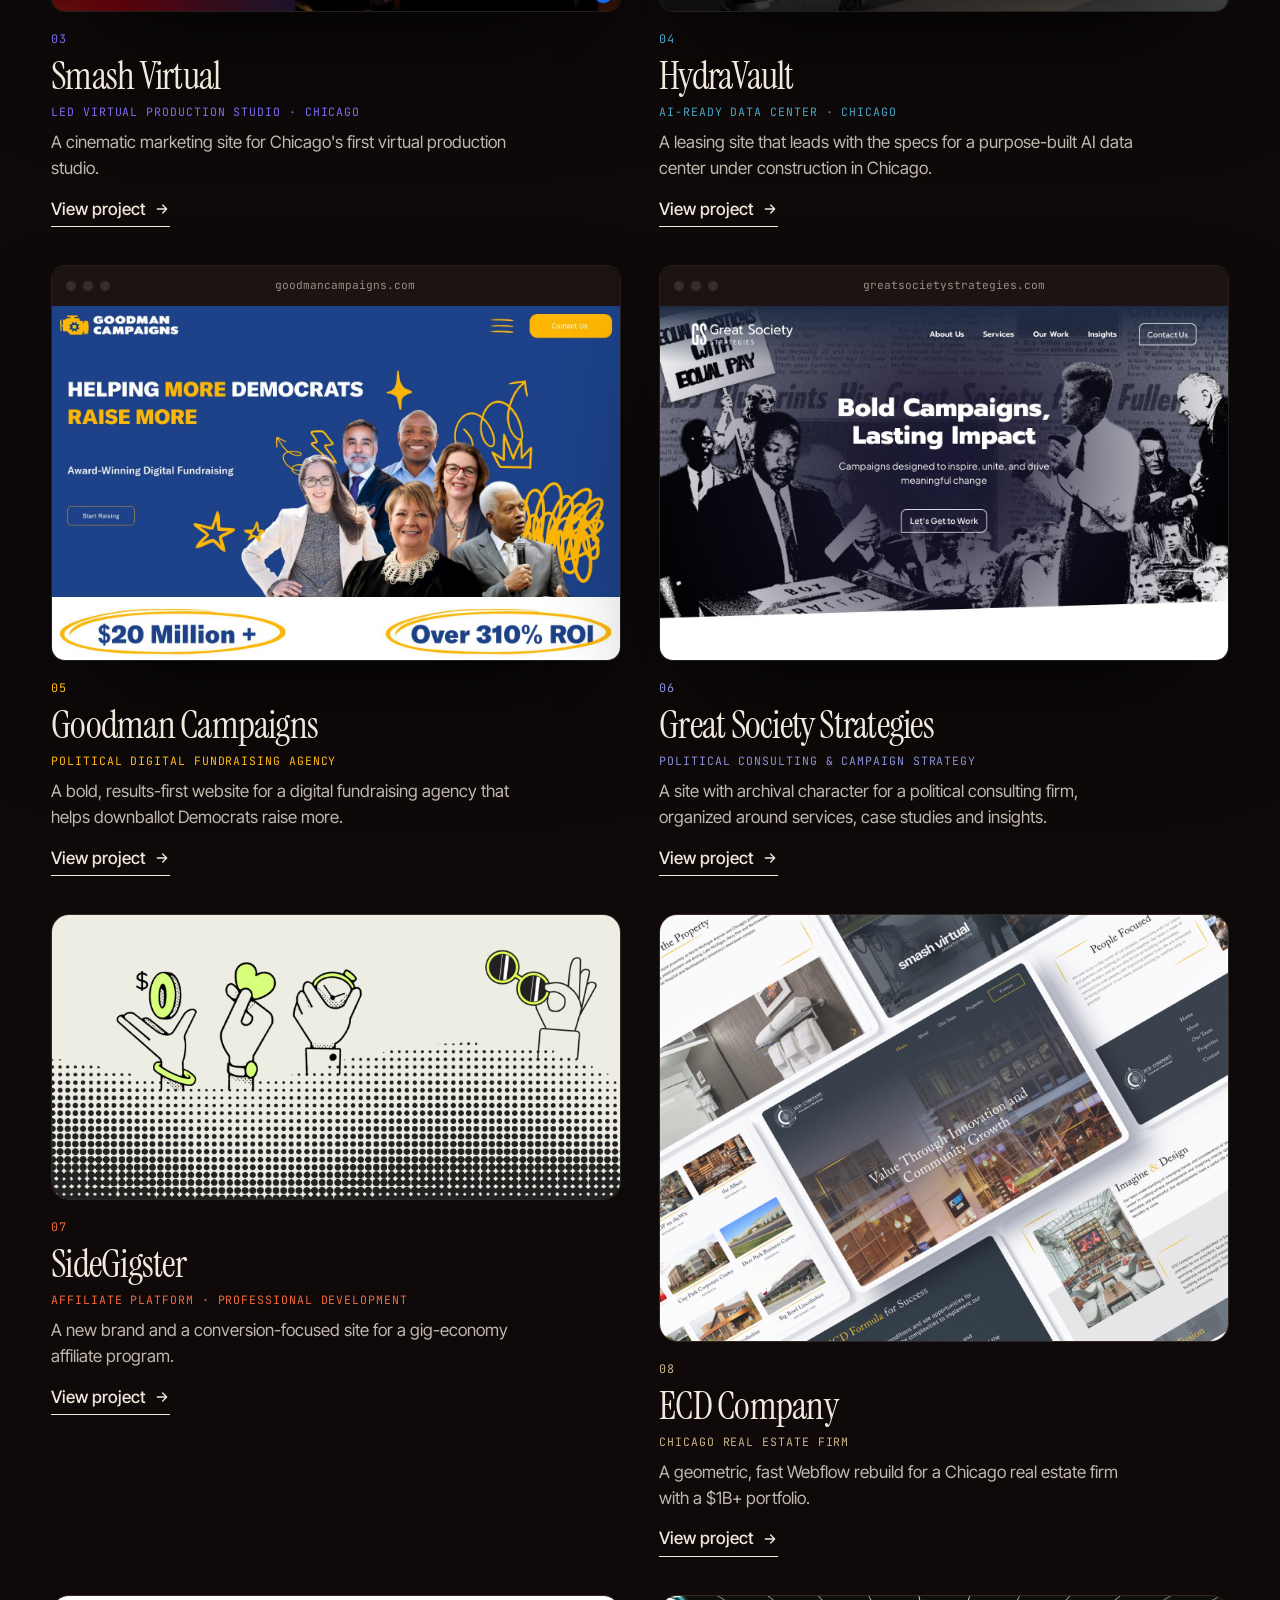
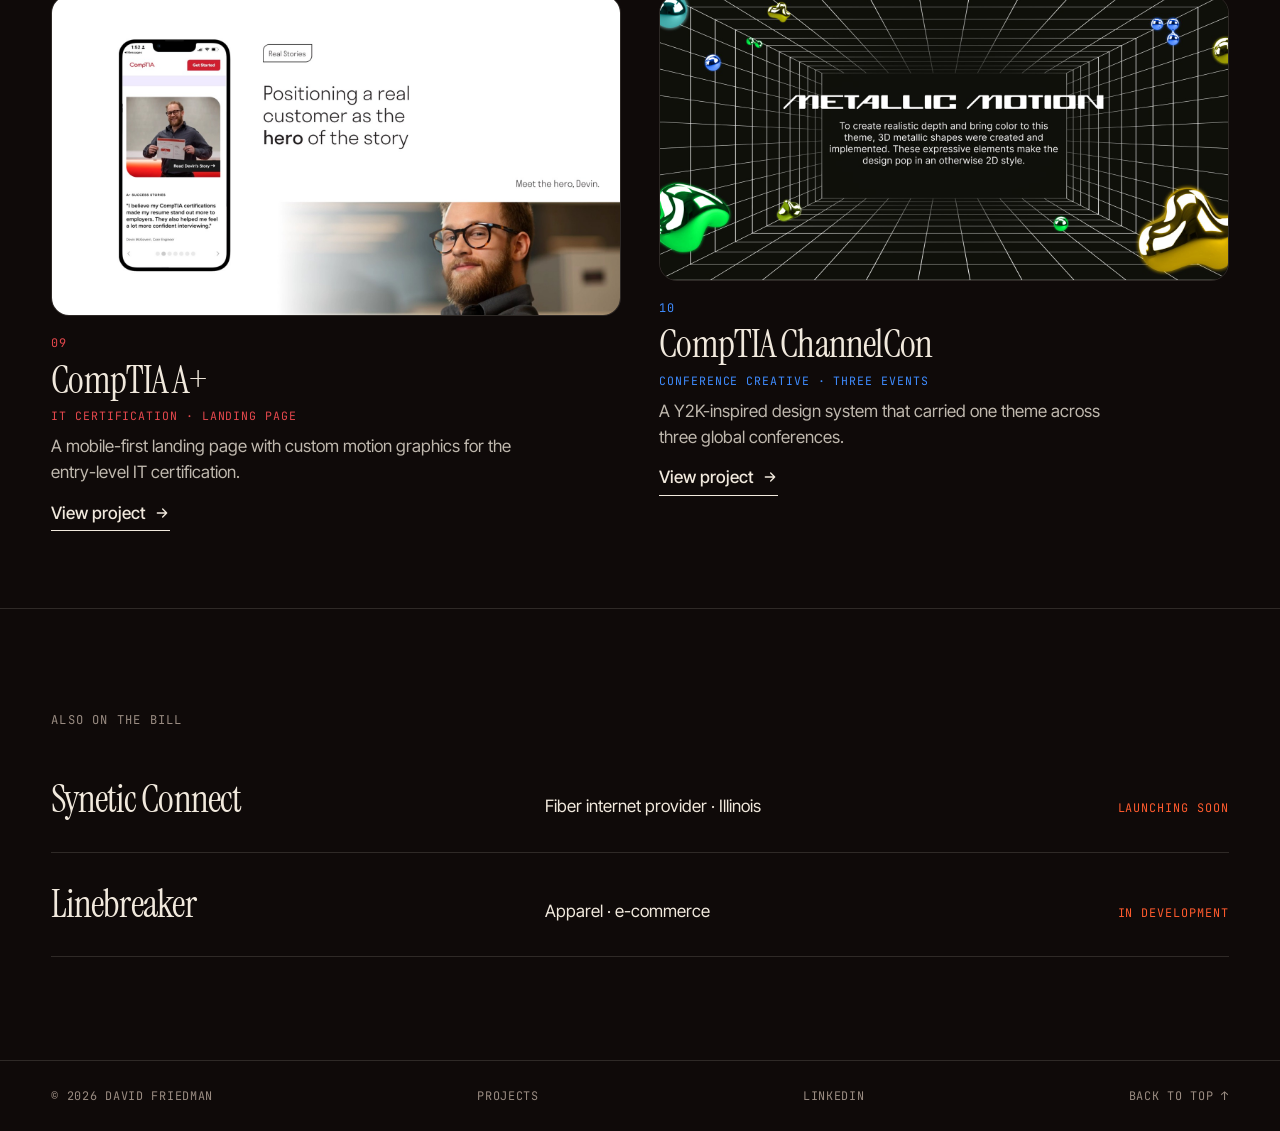
==== commit bcb111d1: "Add files via upload" ====
--- a/projects.html
+++ b/projects.html
@@ -33,15 +33,15 @@
 
 <main id="top">
 <section class="section-head phead">
-  <p class="eyebrow">Projects <span class="mono">(08)</span></p>
+  <p class="eyebrow">Projects <span class="mono">(10)</span></p>
   <h1 class="h-big">Selected work,<br><em>and what I did.</em></h1>
-  <p class="section-lede">Websites and creative for hotels, venues, real estate, technology and training companies, built as part of the 97 Switch team. Each project page explains the brief and my part in it.</p>
+  <p class="section-lede">Websites and creative for hotels, venues, real estate, technology, training and political organizations, mostly built with the 97 Switch team, plus independent work. Each project page explains the brief and my part in it.</p>
 </section>
-<section class="pgrid"><a class="pcard" href="projects/hotel-emc2.html" style="--accent:#d9a441"><div class="pcard__shot"><div class="frame frame--flat"><div class="frame__bar"><i></i><i></i><i></i><span>hotelemc2.com</span></div><img src="assets/emc2.jpg" alt="Hotel EMC2 homepage with three arched images and the headline The Intersection of Art and Science" loading="lazy"></div></div><div class="pcard__meta"><span class="mono">01</span><h3>Hotel EMC2</h3><p class="pcard__kind">Boutique hotel · Autograph Collection · Chicago</p><p class="pcard__sum">Booking-first website for an art-and-science boutique hotel in Streeterville, Chicago.</p><span class="link-u">View project <svg viewBox="0 0 24 24" aria-hidden="true"><path d="M5 12h14m-6-6 6 6-6 6"/></svg></span></div></a><a class="pcard" href="projects/roof-on-thewit.html" style="--accent:#8fc4a8"><div class="pcard__shot"><div class="frame frame--flat"><div class="frame__bar"><i></i><i></i><i></i><span>roofonthewit.com</span></div><img src="assets/roof.jpg" alt="ROOF on theWit homepage with the headline 27 Stories Above It All beside a rooftop lounge photo" loading="lazy"></div></div><div class="pcard__meta"><span class="mono">02</span><h3>ROOF on theWit</h3><p class="pcard__kind">Rooftop lounge &amp; event venue · Chicago</p><p class="pcard__sum">An events-driven site for a rooftop bar 27 stories above Chicago&#x27;s Loop.</p><span class="link-u">View project <svg viewBox="0 0 24 24" aria-hidden="true"><path d="M5 12h14m-6-6 6 6-6 6"/></svg></span></div></a><a class="pcard" href="projects/smash-virtual.html" style="--accent:#7b6cf0"><div class="pcard__shot"><div class="frame frame--flat"><div class="frame__bar"><i></i><i></i><i></i><span>smashvirtual.com</span></div><img src="assets/smash.jpg" alt="Smash Virtual homepage with the headline capture the virtually impossible" loading="lazy"></div></div><div class="pcard__meta"><span class="mono">03</span><h3>Smash Virtual</h3><p class="pcard__kind">LED virtual production studio · Chicago</p><p class="pcard__sum">A cinematic marketing site for Chicago&#x27;s first virtual production studio.</p><span class="link-u">View project <svg viewBox="0 0 24 24" aria-hidden="true"><path d="M5 12h14m-6-6 6 6-6 6"/></svg></span></div></a><a class="pcard" href="projects/hydravault.html" style="--accent:#4aa3c7"><div class="pcard__shot"><div class="frame frame--flat"><div class="frame__bar"><i></i><i></i><i></i><span>hydravault.com</span></div><img src="assets/hydravault.jpg" alt="HydraVault homepage with the headline Built for Intelligence, Powered for Precision over a rendering of the data center" loading="lazy"></div></div><div class="pcard__meta"><span class="mono">04</span><h3>HydraVault</h3><p class="pcard__kind">AI-ready data center · Chicago</p><p class="pcard__sum">A leasing site that leads with the specs for a purpose-built AI data center under construction in Chicago.</p><span class="link-u">View project <svg viewBox="0 0 24 24" aria-hidden="true"><path d="M5 12h14m-6-6 6 6-6 6"/></svg></span></div></a><a class="pcard" href="projects/sidegigster.html" style="--accent:#f26a3d"><div class="pcard__shot"><div class="plain"><img src="assets/sidegigster-g0.jpg" alt="SideGigster project visual" loading="lazy"></div></div><div class="pcard__meta"><span class="mono">05</span><h3>SideGigster</h3><p class="pcard__kind">Affiliate platform · Professional development</p><p class="pcard__sum">A new brand and a conversion-focused site for a gig-economy affiliate program.</p><span class="link-u">View project <svg viewBox="0 0 24 24" aria-hidden="true"><path d="M5 12h14m-6-6 6 6-6 6"/></svg></span></div></a><a class="pcard" href="projects/ecd-company.html" style="--accent:#c9b38a"><div class="pcard__shot"><div class="plain"><img src="assets/ecd-company-g0.jpg" alt="ECD Company project visual" loading="lazy"></div></div><div class="pcard__meta"><span class="mono">06</span><h3>ECD Company</h3><p class="pcard__kind">Chicago real estate firm</p><p class="pcard__sum">A geometric, fast Webflow rebuild for a Chicago real estate firm with a $1B+ portfolio.</p><span class="link-u">View project <svg viewBox="0 0 24 24" aria-hidden="true"><path d="M5 12h14m-6-6 6 6-6 6"/></svg></span></div></a><a class="pcard" href="projects/comptia-a-plus.html" style="--accent:#e5484d"><div class="pcard__shot"><div class="plain"><img src="assets/comptia-a-plus-g0.jpg" alt="CompTIA A+ project visual" loading="lazy"></div></div><div class="pcard__meta"><span class="mono">07</span><h3>CompTIA A+</h3><p class="pcard__kind">IT certification · Landing page</p><p class="pcard__sum">A mobile-first landing page with custom motion graphics for the entry-level IT certification.</p><span class="link-u">View project <svg viewBox="0 0 24 24" aria-hidden="true"><path d="M5 12h14m-6-6 6 6-6 6"/></svg></span></div></a><a class="pcard" href="projects/comptia-channelcon-2024.html" style="--accent:#3f8cff"><div class="pcard__shot"><div class="plain"><img src="assets/comptia-channelcon-2024-g0.jpg" alt="CompTIA ChannelCon 2024 project visual" loading="lazy"></div></div><div class="pcard__meta"><span class="mono">08</span><h3>CompTIA ChannelCon 2024</h3><p class="pcard__kind">Conference creative · Three events</p><p class="pcard__sum">A Y2K-inspired design system that carried one theme across three global conferences.</p><span class="link-u">View project <svg viewBox="0 0 24 24" aria-hidden="true"><path d="M5 12h14m-6-6 6 6-6 6"/></svg></span></div></a></section>
+<section class="pgrid"><a class="pcard" href="projects/hotel-emc2.html" style="--accent:#d9a441"><div class="pcard__shot"><div class="frame frame--flat"><div class="frame__bar"><i></i><i></i><i></i><span>hotelemc2.com</span></div><img src="assets/emc2.jpg" alt="Hotel EMC2 homepage with three arched images and the headline The Intersection of Art and Science" loading="lazy"></div></div><div class="pcard__meta"><span class="mono">01</span><h3>Hotel EMC2</h3><p class="pcard__kind">Boutique hotel · Autograph Collection · Chicago</p><p class="pcard__sum">Booking-first website for an art-and-science boutique hotel in Streeterville, Chicago.</p><span class="link-u">View project <svg viewBox="0 0 24 24" aria-hidden="true"><path d="M5 12h14m-6-6 6 6-6 6"/></svg></span></div></a><a class="pcard" href="projects/roof-on-thewit.html" style="--accent:#8fc4a8"><div class="pcard__shot"><div class="frame frame--flat"><div class="frame__bar"><i></i><i></i><i></i><span>roofonthewit.com</span></div><img src="assets/roof.jpg" alt="ROOF on theWit homepage with the headline 27 Stories Above It All beside a rooftop lounge photo" loading="lazy"></div></div><div class="pcard__meta"><span class="mono">02</span><h3>ROOF on theWit</h3><p class="pcard__kind">Rooftop lounge &amp; event venue · Chicago</p><p class="pcard__sum">An events-driven site for a rooftop bar 27 stories above Chicago&#x27;s Loop.</p><span class="link-u">View project <svg viewBox="0 0 24 24" aria-hidden="true"><path d="M5 12h14m-6-6 6 6-6 6"/></svg></span></div></a><a class="pcard" href="projects/smash-virtual.html" style="--accent:#7b6cf0"><div class="pcard__shot"><div class="frame frame--flat"><div class="frame__bar"><i></i><i></i><i></i><span>smashvirtual.com</span></div><img src="assets/smash.jpg" alt="Smash Virtual homepage with the headline capture the virtually impossible" loading="lazy"></div></div><div class="pcard__meta"><span class="mono">03</span><h3>Smash Virtual</h3><p class="pcard__kind">LED virtual production studio · Chicago</p><p class="pcard__sum">A cinematic marketing site for Chicago&#x27;s first virtual production studio.</p><span class="link-u">View project <svg viewBox="0 0 24 24" aria-hidden="true"><path d="M5 12h14m-6-6 6 6-6 6"/></svg></span></div></a><a class="pcard" href="projects/hydravault.html" style="--accent:#4aa3c7"><div class="pcard__shot"><div class="frame frame--flat"><div class="frame__bar"><i></i><i></i><i></i><span>hydravault.com</span></div><img src="assets/hydravault.jpg" alt="HydraVault homepage with the headline Built for Intelligence, Powered for Precision over a rendering of the data center" loading="lazy"></div></div><div class="pcard__meta"><span class="mono">04</span><h3>HydraVault</h3><p class="pcard__kind">AI-ready data center · Chicago</p><p class="pcard__sum">A leasing site that leads with the specs for a purpose-built AI data center under construction in Chicago.</p><span class="link-u">View project <svg viewBox="0 0 24 24" aria-hidden="true"><path d="M5 12h14m-6-6 6 6-6 6"/></svg></span></div></a><a class="pcard" href="projects/goodman-campaigns.html" style="--accent:#ffb81c"><div class="pcard__shot"><div class="frame frame--flat"><div class="frame__bar"><i></i><i></i><i></i><span>goodmancampaigns.com</span></div><img src="assets/goodman-campaigns.jpg" alt="Goodman Campaigns homepage with the headline Helping More Democrats Raise More beside a group of candidates" loading="lazy"></div></div><div class="pcard__meta"><span class="mono">05</span><h3>Goodman Campaigns</h3><p class="pcard__kind">Political digital fundraising agency</p><p class="pcard__sum">A bold, results-first website for a digital fundraising agency that helps downballot Democrats raise more.</p><span class="link-u">View project <svg viewBox="0 0 24 24" aria-hidden="true"><path d="M5 12h14m-6-6 6 6-6 6"/></svg></span></div></a><a class="pcard" href="projects/great-society-strategies.html" style="--accent:#8a8fd8"><div class="pcard__shot"><div class="frame frame--flat"><div class="frame__bar"><i></i><i></i><i></i><span>greatsocietystrategies.com</span></div><img src="assets/great-society-strategies.jpg" alt="Great Society Strategies homepage with the headline Bold Campaigns, Lasting Impact over an archival collage" loading="lazy"></div></div><div class="pcard__meta"><span class="mono">06</span><h3>Great Society Strategies</h3><p class="pcard__kind">Political consulting &amp; campaign strategy</p><p class="pcard__sum">A site with archival character for a political consulting firm, organized around services, case studies and insights.</p><span class="link-u">View project <svg viewBox="0 0 24 24" aria-hidden="true"><path d="M5 12h14m-6-6 6 6-6 6"/></svg></span></div></a><a class="pcard" href="projects/sidegigster.html" style="--accent:#f26a3d"><div class="pcard__shot"><div class="plain"><img src="assets/sidegigster-g0.jpg" alt="SideGigster project visual" loading="lazy"></div></div><div class="pcard__meta"><span class="mono">07</span><h3>SideGigster</h3><p class="pcard__kind">Affiliate platform · Professional development</p><p class="pcard__sum">A new brand and a conversion-focused site for a gig-economy affiliate program.</p><span class="link-u">View project <svg viewBox="0 0 24 24" aria-hidden="true"><path d="M5 12h14m-6-6 6 6-6 6"/></svg></span></div></a><a class="pcard" href="projects/ecd-company.html" style="--accent:#c9b38a"><div class="pcard__shot"><div class="plain"><img src="assets/ecd-company-g0.jpg" alt="ECD Company project visual" loading="lazy"></div></div><div class="pcard__meta"><span class="mono">08</span><h3>ECD Company</h3><p class="pcard__kind">Chicago real estate firm</p><p class="pcard__sum">A geometric, fast Webflow rebuild for a Chicago real estate firm with a $1B+ portfolio.</p><span class="link-u">View project <svg viewBox="0 0 24 24" aria-hidden="true"><path d="M5 12h14m-6-6 6 6-6 6"/></svg></span></div></a><a class="pcard" href="projects/comptia-a-plus.html" style="--accent:#e5484d"><div class="pcard__shot"><div class="plain"><img src="assets/comptia-a-plus-g0.jpg" alt="CompTIA A+ project visual" loading="lazy"></div></div><div class="pcard__meta"><span class="mono">09</span><h3>CompTIA A+</h3><p class="pcard__kind">IT certification · Landing page</p><p class="pcard__sum">A mobile-first landing page with custom motion graphics for the entry-level IT certification.</p><span class="link-u">View project <svg viewBox="0 0 24 24" aria-hidden="true"><path d="M5 12h14m-6-6 6 6-6 6"/></svg></span></div></a><a class="pcard" href="projects/comptia-channelcon.html" style="--accent:#3f8cff"><div class="pcard__shot"><div class="plain"><img src="assets/comptia-channelcon-g0.jpg" alt="CompTIA ChannelCon project visual" loading="lazy"></div></div><div class="pcard__meta"><span class="mono">10</span><h3>CompTIA ChannelCon</h3><p class="pcard__kind">Conference creative · Three events</p><p class="pcard__sum">A Y2K-inspired design system that carried one theme across three global conferences.</p><span class="link-u">View project <svg viewBox="0 0 24 24" aria-hidden="true"><path d="M5 12h14m-6-6 6 6-6 6"/></svg></span></div></a></section>
 <div class="bill bill--wide">
   <p class="eyebrow">Also on the bill</p>
   <ul>
-    <li><span>Synetic Connect</span><span>Fiber internet provider · Illinois</span><em>Launching Jan 2027</em></li>
+    <li><span>Synetic Connect</span><span>Fiber internet provider · Illinois</span><em>Launching soon</em></li>
     <li><span>Linebreaker</span><span>Apparel · e-commerce</span><em>In development</em></li>
   </ul>
 </div>
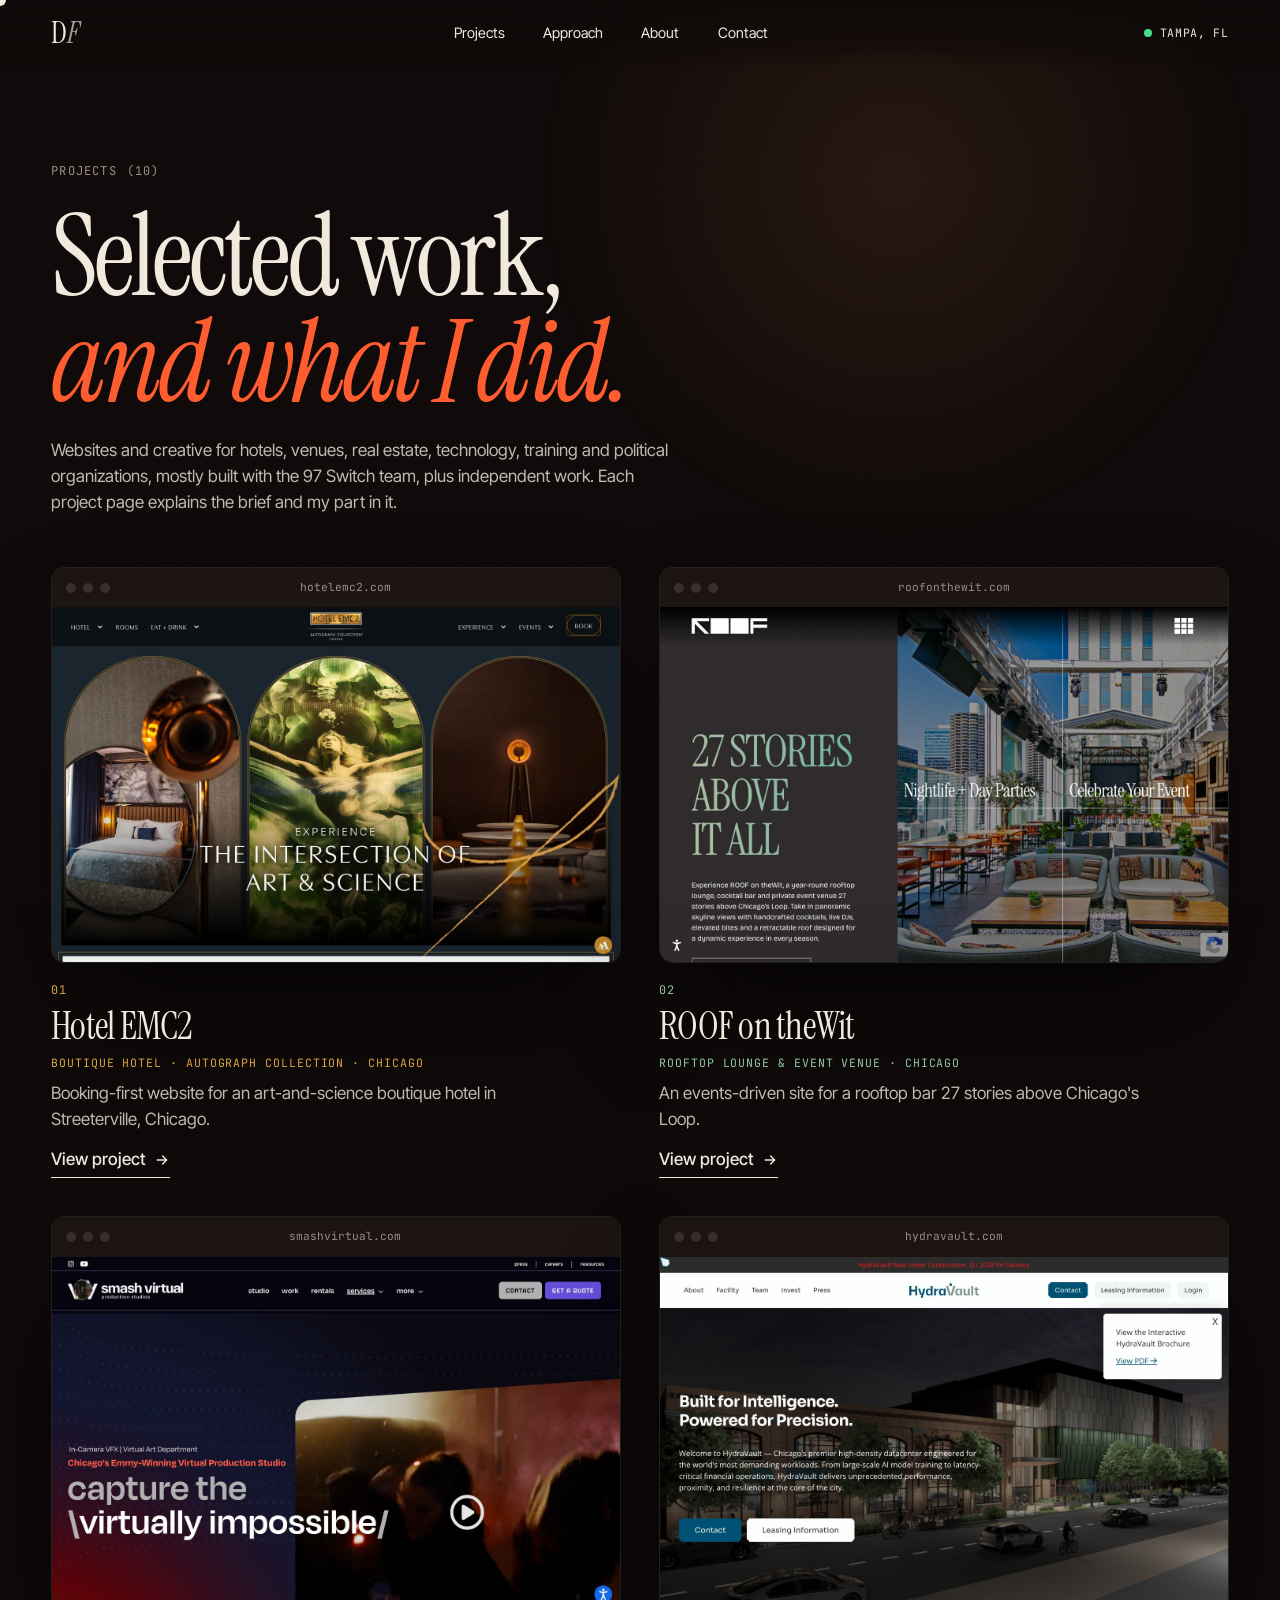
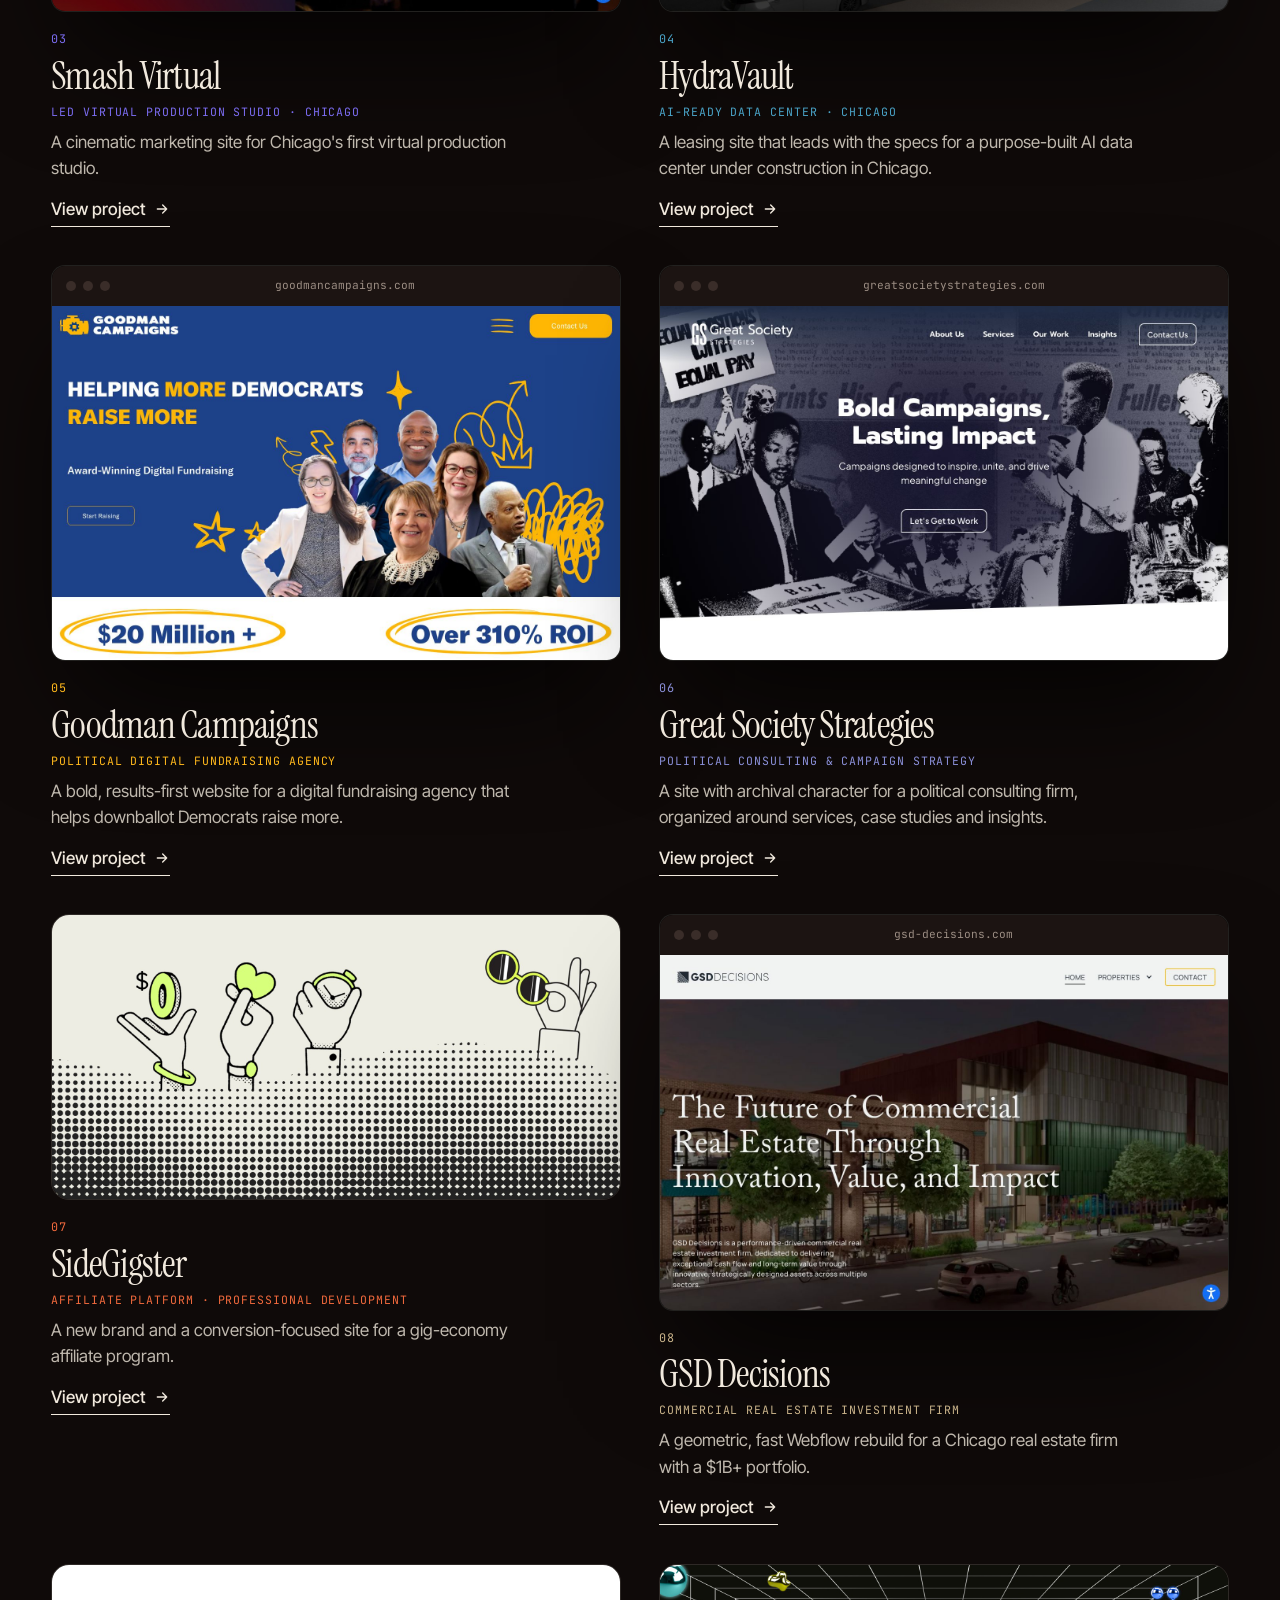
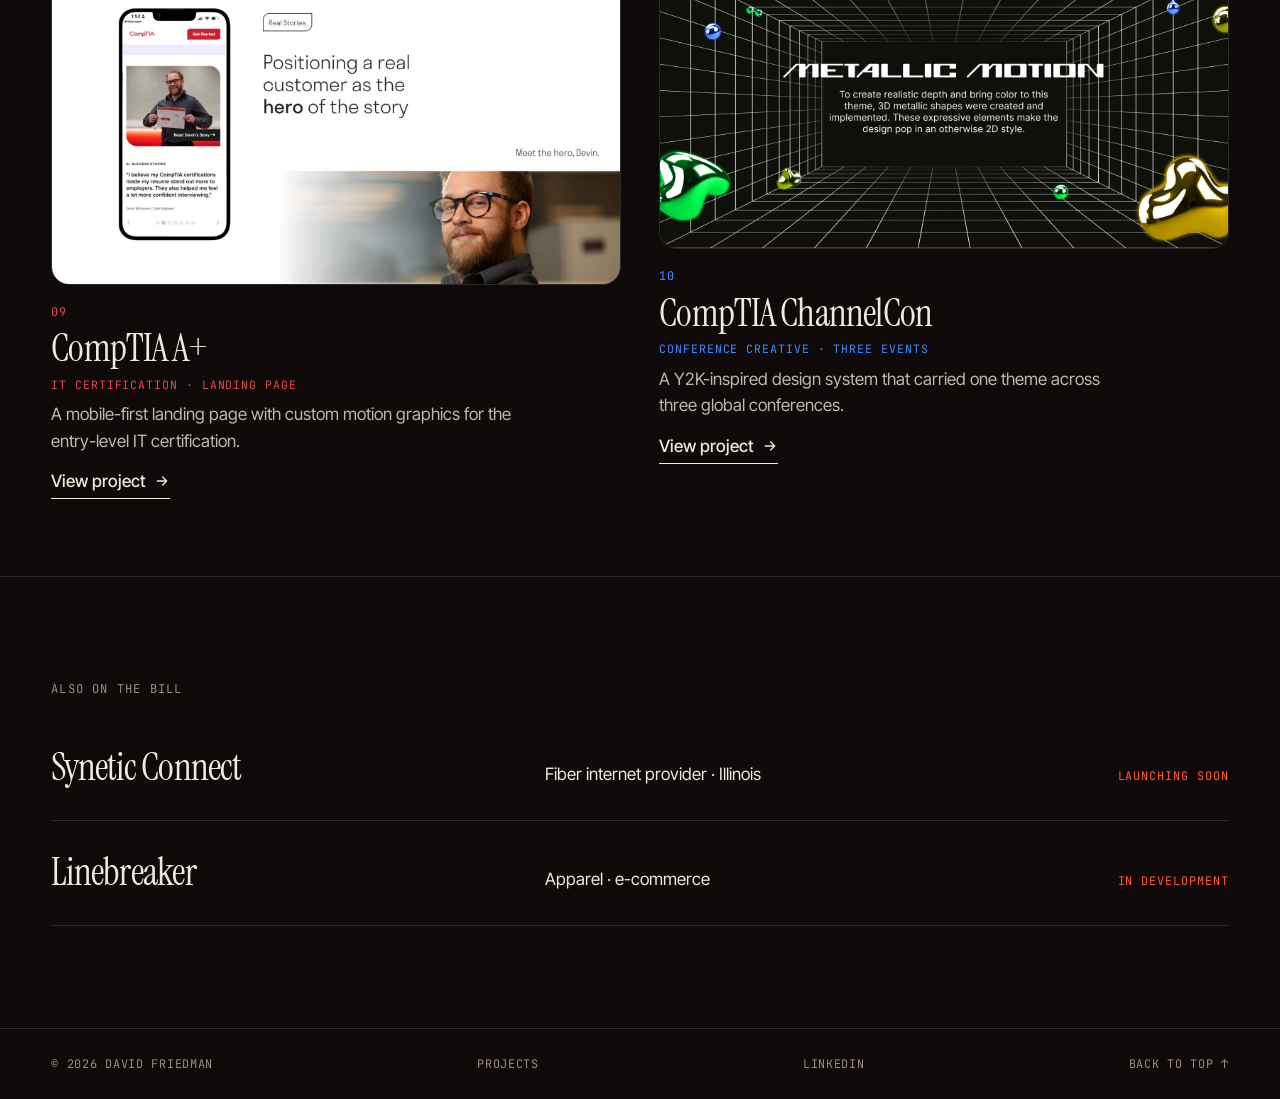
==== commit f9a71c49: "Add files via upload" ====
--- a/projects.html
+++ b/projects.html
@@ -37,7 +37,7 @@
   <h1 class="h-big">Selected work,<br><em>and what I did.</em></h1>
   <p class="section-lede">Websites and creative for hotels, venues, real estate, technology, training and political organizations, mostly built with the 97 Switch team, plus independent work. Each project page explains the brief and my part in it.</p>
 </section>
-<section class="pgrid"><a class="pcard" href="projects/hotel-emc2.html" style="--accent:#d9a441"><div class="pcard__shot"><div class="frame frame--flat"><div class="frame__bar"><i></i><i></i><i></i><span>hotelemc2.com</span></div><img src="assets/emc2.jpg" alt="Hotel EMC2 homepage with three arched images and the headline The Intersection of Art and Science" loading="lazy"></div></div><div class="pcard__meta"><span class="mono">01</span><h3>Hotel EMC2</h3><p class="pcard__kind">Boutique hotel · Autograph Collection · Chicago</p><p class="pcard__sum">Booking-first website for an art-and-science boutique hotel in Streeterville, Chicago.</p><span class="link-u">View project <svg viewBox="0 0 24 24" aria-hidden="true"><path d="M5 12h14m-6-6 6 6-6 6"/></svg></span></div></a><a class="pcard" href="projects/roof-on-thewit.html" style="--accent:#8fc4a8"><div class="pcard__shot"><div class="frame frame--flat"><div class="frame__bar"><i></i><i></i><i></i><span>roofonthewit.com</span></div><img src="assets/roof.jpg" alt="ROOF on theWit homepage with the headline 27 Stories Above It All beside a rooftop lounge photo" loading="lazy"></div></div><div class="pcard__meta"><span class="mono">02</span><h3>ROOF on theWit</h3><p class="pcard__kind">Rooftop lounge &amp; event venue · Chicago</p><p class="pcard__sum">An events-driven site for a rooftop bar 27 stories above Chicago&#x27;s Loop.</p><span class="link-u">View project <svg viewBox="0 0 24 24" aria-hidden="true"><path d="M5 12h14m-6-6 6 6-6 6"/></svg></span></div></a><a class="pcard" href="projects/smash-virtual.html" style="--accent:#7b6cf0"><div class="pcard__shot"><div class="frame frame--flat"><div class="frame__bar"><i></i><i></i><i></i><span>smashvirtual.com</span></div><img src="assets/smash.jpg" alt="Smash Virtual homepage with the headline capture the virtually impossible" loading="lazy"></div></div><div class="pcard__meta"><span class="mono">03</span><h3>Smash Virtual</h3><p class="pcard__kind">LED virtual production studio · Chicago</p><p class="pcard__sum">A cinematic marketing site for Chicago&#x27;s first virtual production studio.</p><span class="link-u">View project <svg viewBox="0 0 24 24" aria-hidden="true"><path d="M5 12h14m-6-6 6 6-6 6"/></svg></span></div></a><a class="pcard" href="projects/hydravault.html" style="--accent:#4aa3c7"><div class="pcard__shot"><div class="frame frame--flat"><div class="frame__bar"><i></i><i></i><i></i><span>hydravault.com</span></div><img src="assets/hydravault.jpg" alt="HydraVault homepage with the headline Built for Intelligence, Powered for Precision over a rendering of the data center" loading="lazy"></div></div><div class="pcard__meta"><span class="mono">04</span><h3>HydraVault</h3><p class="pcard__kind">AI-ready data center · Chicago</p><p class="pcard__sum">A leasing site that leads with the specs for a purpose-built AI data center under construction in Chicago.</p><span class="link-u">View project <svg viewBox="0 0 24 24" aria-hidden="true"><path d="M5 12h14m-6-6 6 6-6 6"/></svg></span></div></a><a class="pcard" href="projects/goodman-campaigns.html" style="--accent:#ffb81c"><div class="pcard__shot"><div class="frame frame--flat"><div class="frame__bar"><i></i><i></i><i></i><span>goodmancampaigns.com</span></div><img src="assets/goodman-campaigns.jpg" alt="Goodman Campaigns homepage with the headline Helping More Democrats Raise More beside a group of candidates" loading="lazy"></div></div><div class="pcard__meta"><span class="mono">05</span><h3>Goodman Campaigns</h3><p class="pcard__kind">Political digital fundraising agency</p><p class="pcard__sum">A bold, results-first website for a digital fundraising agency that helps downballot Democrats raise more.</p><span class="link-u">View project <svg viewBox="0 0 24 24" aria-hidden="true"><path d="M5 12h14m-6-6 6 6-6 6"/></svg></span></div></a><a class="pcard" href="projects/great-society-strategies.html" style="--accent:#8a8fd8"><div class="pcard__shot"><div class="frame frame--flat"><div class="frame__bar"><i></i><i></i><i></i><span>greatsocietystrategies.com</span></div><img src="assets/great-society-strategies.jpg" alt="Great Society Strategies homepage with the headline Bold Campaigns, Lasting Impact over an archival collage" loading="lazy"></div></div><div class="pcard__meta"><span class="mono">06</span><h3>Great Society Strategies</h3><p class="pcard__kind">Political consulting &amp; campaign strategy</p><p class="pcard__sum">A site with archival character for a political consulting firm, organized around services, case studies and insights.</p><span class="link-u">View project <svg viewBox="0 0 24 24" aria-hidden="true"><path d="M5 12h14m-6-6 6 6-6 6"/></svg></span></div></a><a class="pcard" href="projects/sidegigster.html" style="--accent:#f26a3d"><div class="pcard__shot"><div class="plain"><img src="assets/sidegigster-g0.jpg" alt="SideGigster project visual" loading="lazy"></div></div><div class="pcard__meta"><span class="mono">07</span><h3>SideGigster</h3><p class="pcard__kind">Affiliate platform · Professional development</p><p class="pcard__sum">A new brand and a conversion-focused site for a gig-economy affiliate program.</p><span class="link-u">View project <svg viewBox="0 0 24 24" aria-hidden="true"><path d="M5 12h14m-6-6 6 6-6 6"/></svg></span></div></a><a class="pcard" href="projects/ecd-company.html" style="--accent:#c9b38a"><div class="pcard__shot"><div class="plain"><img src="assets/ecd-company-g0.jpg" alt="ECD Company project visual" loading="lazy"></div></div><div class="pcard__meta"><span class="mono">08</span><h3>ECD Company</h3><p class="pcard__kind">Chicago real estate firm</p><p class="pcard__sum">A geometric, fast Webflow rebuild for a Chicago real estate firm with a $1B+ portfolio.</p><span class="link-u">View project <svg viewBox="0 0 24 24" aria-hidden="true"><path d="M5 12h14m-6-6 6 6-6 6"/></svg></span></div></a><a class="pcard" href="projects/comptia-a-plus.html" style="--accent:#e5484d"><div class="pcard__shot"><div class="plain"><img src="assets/comptia-a-plus-g0.jpg" alt="CompTIA A+ project visual" loading="lazy"></div></div><div class="pcard__meta"><span class="mono">09</span><h3>CompTIA A+</h3><p class="pcard__kind">IT certification · Landing page</p><p class="pcard__sum">A mobile-first landing page with custom motion graphics for the entry-level IT certification.</p><span class="link-u">View project <svg viewBox="0 0 24 24" aria-hidden="true"><path d="M5 12h14m-6-6 6 6-6 6"/></svg></span></div></a><a class="pcard" href="projects/comptia-channelcon.html" style="--accent:#3f8cff"><div class="pcard__shot"><div class="plain"><img src="assets/comptia-channelcon-g0.jpg" alt="CompTIA ChannelCon project visual" loading="lazy"></div></div><div class="pcard__meta"><span class="mono">10</span><h3>CompTIA ChannelCon</h3><p class="pcard__kind">Conference creative · Three events</p><p class="pcard__sum">A Y2K-inspired design system that carried one theme across three global conferences.</p><span class="link-u">View project <svg viewBox="0 0 24 24" aria-hidden="true"><path d="M5 12h14m-6-6 6 6-6 6"/></svg></span></div></a></section>
+<section class="pgrid"><a class="pcard" href="projects/hotel-emc2.html" style="--accent:#d9a441"><div class="pcard__shot"><div class="frame frame--flat"><div class="frame__bar"><i></i><i></i><i></i><span>hotelemc2.com</span></div><img src="assets/emc2.jpg" alt="Hotel EMC2 homepage with three arched images and the headline The Intersection of Art and Science" loading="lazy"></div></div><div class="pcard__meta"><span class="mono">01</span><h3>Hotel EMC2</h3><p class="pcard__kind">Boutique hotel · Autograph Collection · Chicago</p><p class="pcard__sum">Booking-first website for an art-and-science boutique hotel in Streeterville, Chicago.</p><span class="link-u">View project <svg viewBox="0 0 24 24" aria-hidden="true"><path d="M5 12h14m-6-6 6 6-6 6"/></svg></span></div></a><a class="pcard" href="projects/roof-on-thewit.html" style="--accent:#8fc4a8"><div class="pcard__shot"><div class="frame frame--flat"><div class="frame__bar"><i></i><i></i><i></i><span>roofonthewit.com</span></div><img src="assets/roof.jpg" alt="ROOF on theWit homepage with the headline 27 Stories Above It All beside a rooftop lounge photo" loading="lazy"></div></div><div class="pcard__meta"><span class="mono">02</span><h3>ROOF on theWit</h3><p class="pcard__kind">Rooftop lounge &amp; event venue · Chicago</p><p class="pcard__sum">An events-driven site for a rooftop bar 27 stories above Chicago&#x27;s Loop.</p><span class="link-u">View project <svg viewBox="0 0 24 24" aria-hidden="true"><path d="M5 12h14m-6-6 6 6-6 6"/></svg></span></div></a><a class="pcard" href="projects/smash-virtual.html" style="--accent:#7b6cf0"><div class="pcard__shot"><div class="frame frame--flat"><div class="frame__bar"><i></i><i></i><i></i><span>smashvirtual.com</span></div><img src="assets/smash.jpg" alt="Smash Virtual homepage with the headline capture the virtually impossible" loading="lazy"></div></div><div class="pcard__meta"><span class="mono">03</span><h3>Smash Virtual</h3><p class="pcard__kind">LED virtual production studio · Chicago</p><p class="pcard__sum">A cinematic marketing site for Chicago&#x27;s first virtual production studio.</p><span class="link-u">View project <svg viewBox="0 0 24 24" aria-hidden="true"><path d="M5 12h14m-6-6 6 6-6 6"/></svg></span></div></a><a class="pcard" href="projects/hydravault.html" style="--accent:#4aa3c7"><div class="pcard__shot"><div class="frame frame--flat"><div class="frame__bar"><i></i><i></i><i></i><span>hydravault.com</span></div><img src="assets/hydravault.jpg" alt="HydraVault homepage with the headline Built for Intelligence, Powered for Precision over a rendering of the data center" loading="lazy"></div></div><div class="pcard__meta"><span class="mono">04</span><h3>HydraVault</h3><p class="pcard__kind">AI-ready data center · Chicago</p><p class="pcard__sum">A leasing site that leads with the specs for a purpose-built AI data center under construction in Chicago.</p><span class="link-u">View project <svg viewBox="0 0 24 24" aria-hidden="true"><path d="M5 12h14m-6-6 6 6-6 6"/></svg></span></div></a><a class="pcard" href="projects/goodman-campaigns.html" style="--accent:#ffb81c"><div class="pcard__shot"><div class="frame frame--flat"><div class="frame__bar"><i></i><i></i><i></i><span>goodmancampaigns.com</span></div><img src="assets/goodman-campaigns.jpg" alt="Goodman Campaigns homepage with the headline Helping More Democrats Raise More beside a group of candidates" loading="lazy"></div></div><div class="pcard__meta"><span class="mono">05</span><h3>Goodman Campaigns</h3><p class="pcard__kind">Political digital fundraising agency</p><p class="pcard__sum">A bold, results-first website for a digital fundraising agency that helps downballot Democrats raise more.</p><span class="link-u">View project <svg viewBox="0 0 24 24" aria-hidden="true"><path d="M5 12h14m-6-6 6 6-6 6"/></svg></span></div></a><a class="pcard" href="projects/great-society-strategies.html" style="--accent:#8a8fd8"><div class="pcard__shot"><div class="frame frame--flat"><div class="frame__bar"><i></i><i></i><i></i><span>greatsocietystrategies.com</span></div><img src="assets/great-society-strategies.jpg" alt="Great Society Strategies homepage with the headline Bold Campaigns, Lasting Impact over an archival collage" loading="lazy"></div></div><div class="pcard__meta"><span class="mono">06</span><h3>Great Society Strategies</h3><p class="pcard__kind">Political consulting &amp; campaign strategy</p><p class="pcard__sum">A site with archival character for a political consulting firm, organized around services, case studies and insights.</p><span class="link-u">View project <svg viewBox="0 0 24 24" aria-hidden="true"><path d="M5 12h14m-6-6 6 6-6 6"/></svg></span></div></a><a class="pcard" href="projects/sidegigster.html" style="--accent:#f26a3d"><div class="pcard__shot"><div class="plain"><img src="assets/sidegigster-g0.jpg" alt="SideGigster project visual" loading="lazy"></div></div><div class="pcard__meta"><span class="mono">07</span><h3>SideGigster</h3><p class="pcard__kind">Affiliate platform · Professional development</p><p class="pcard__sum">A new brand and a conversion-focused site for a gig-economy affiliate program.</p><span class="link-u">View project <svg viewBox="0 0 24 24" aria-hidden="true"><path d="M5 12h14m-6-6 6 6-6 6"/></svg></span></div></a><a class="pcard" href="projects/ecd-company.html" style="--accent:#c9b38a"><div class="pcard__shot"><div class="frame frame--flat"><div class="frame__bar"><i></i><i></i><i></i><span>gsd-decisions.com</span></div><img src="assets/gsd-decisions.jpg" alt="GSD Decisions website homepage" loading="lazy"></div></div><div class="pcard__meta"><span class="mono">08</span><h3>GSD Decisions</h3><p class="pcard__kind">Commercial real estate investment firm</p><p class="pcard__sum">A geometric, fast Webflow rebuild for a Chicago real estate firm with a $1B+ portfolio.</p><span class="link-u">View project <svg viewBox="0 0 24 24" aria-hidden="true"><path d="M5 12h14m-6-6 6 6-6 6"/></svg></span></div></a><a class="pcard" href="projects/comptia-a-plus.html" style="--accent:#e5484d"><div class="pcard__shot"><div class="plain"><img src="assets/comptia-a-plus-g0.jpg" alt="CompTIA A+ project visual" loading="lazy"></div></div><div class="pcard__meta"><span class="mono">09</span><h3>CompTIA A+</h3><p class="pcard__kind">IT certification · Landing page</p><p class="pcard__sum">A mobile-first landing page with custom motion graphics for the entry-level IT certification.</p><span class="link-u">View project <svg viewBox="0 0 24 24" aria-hidden="true"><path d="M5 12h14m-6-6 6 6-6 6"/></svg></span></div></a><a class="pcard" href="projects/comptia-channelcon.html" style="--accent:#3f8cff"><div class="pcard__shot"><div class="plain"><img src="assets/comptia-channelcon-g0.jpg" alt="CompTIA ChannelCon project visual" loading="lazy"></div></div><div class="pcard__meta"><span class="mono">10</span><h3>CompTIA ChannelCon</h3><p class="pcard__kind">Conference creative · Three events</p><p class="pcard__sum">A Y2K-inspired design system that carried one theme across three global conferences.</p><span class="link-u">View project <svg viewBox="0 0 24 24" aria-hidden="true"><path d="M5 12h14m-6-6 6 6-6 6"/></svg></span></div></a></section>
 <div class="bill bill--wide">
   <p class="eyebrow">Also on the bill</p>
   <ul>
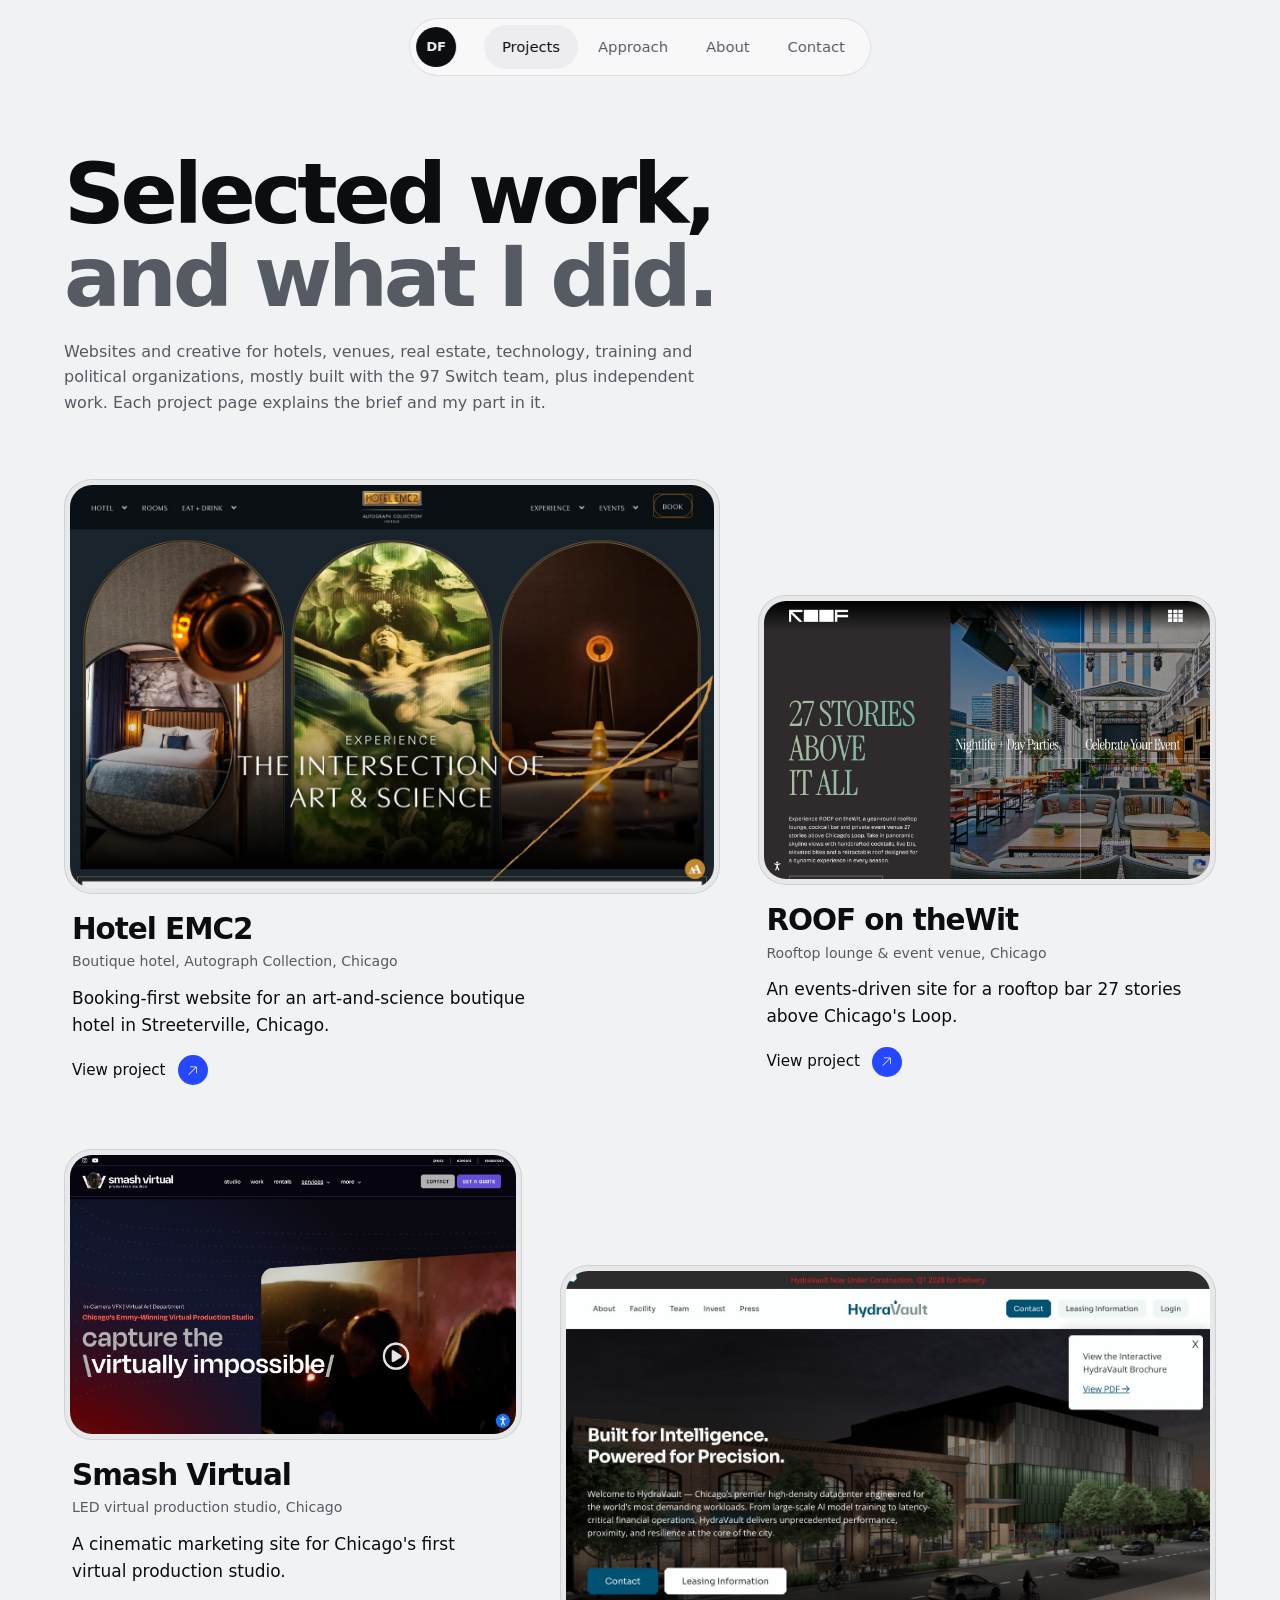
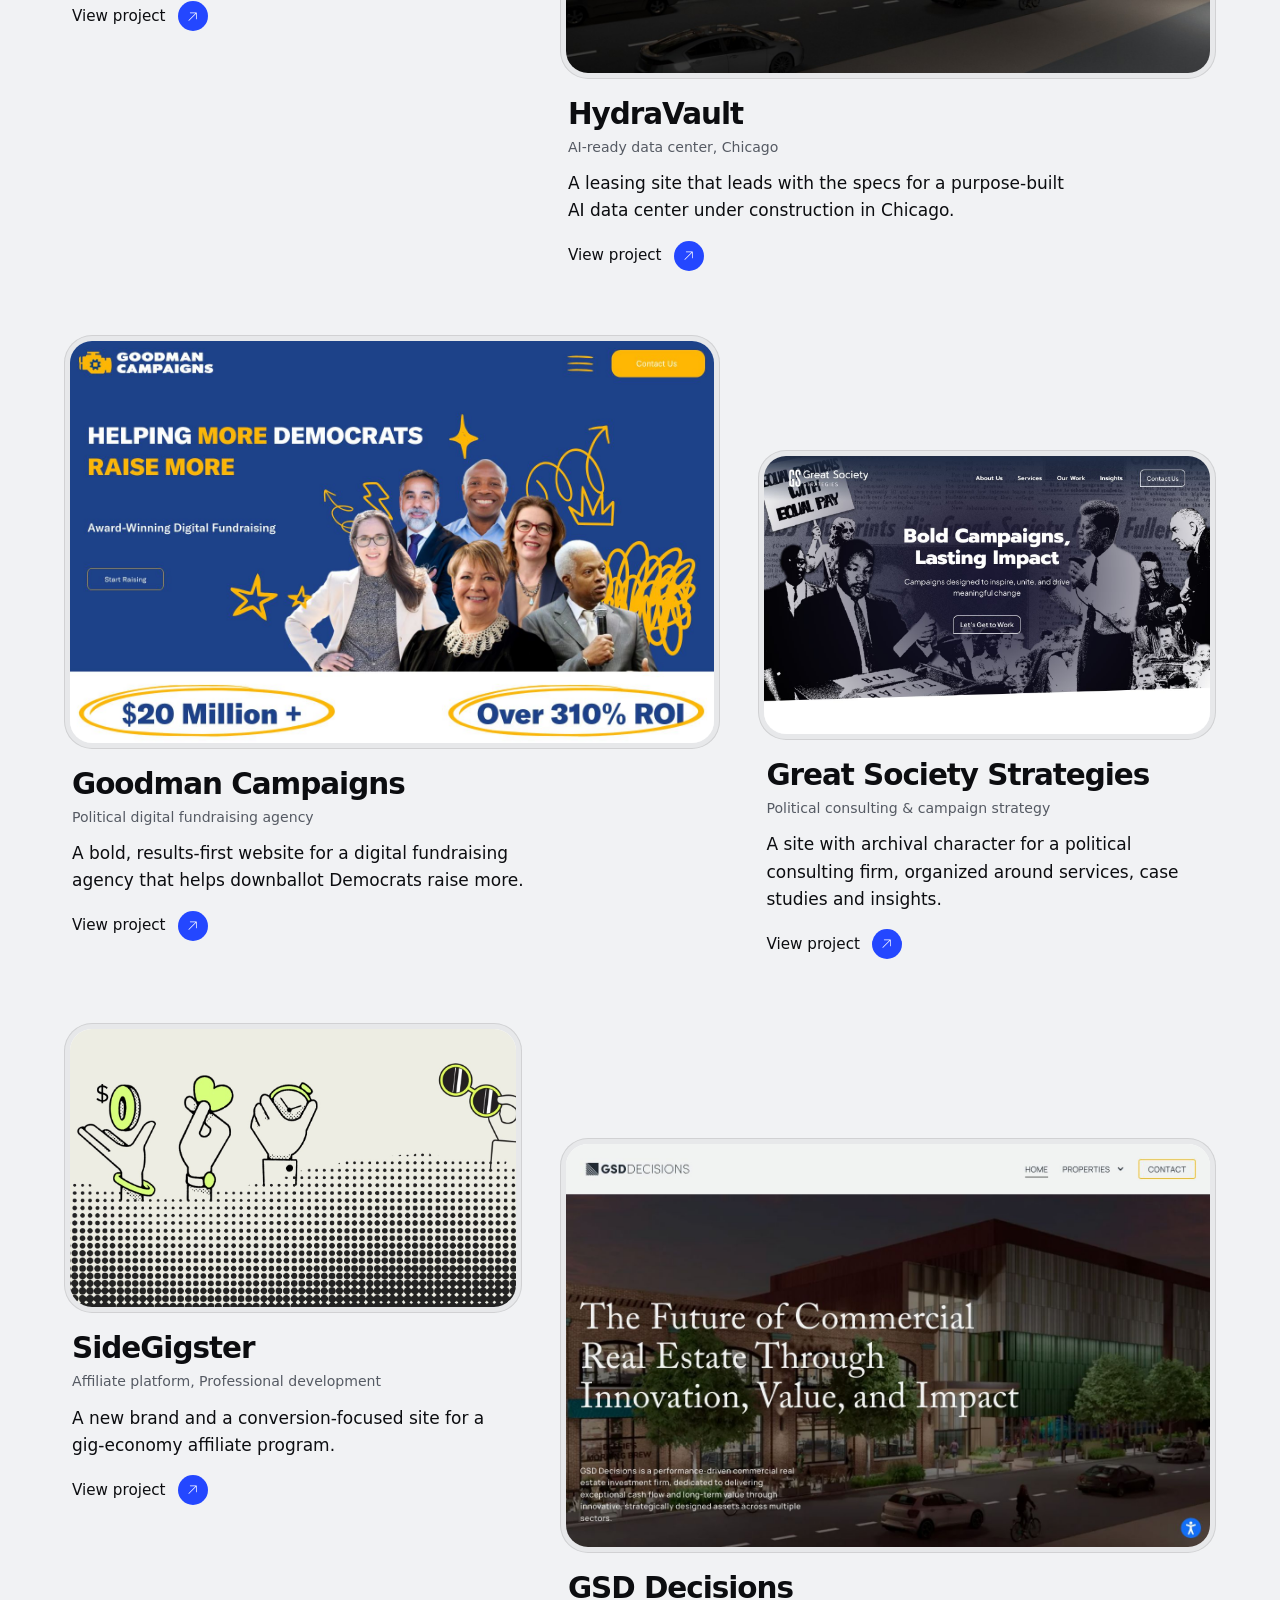
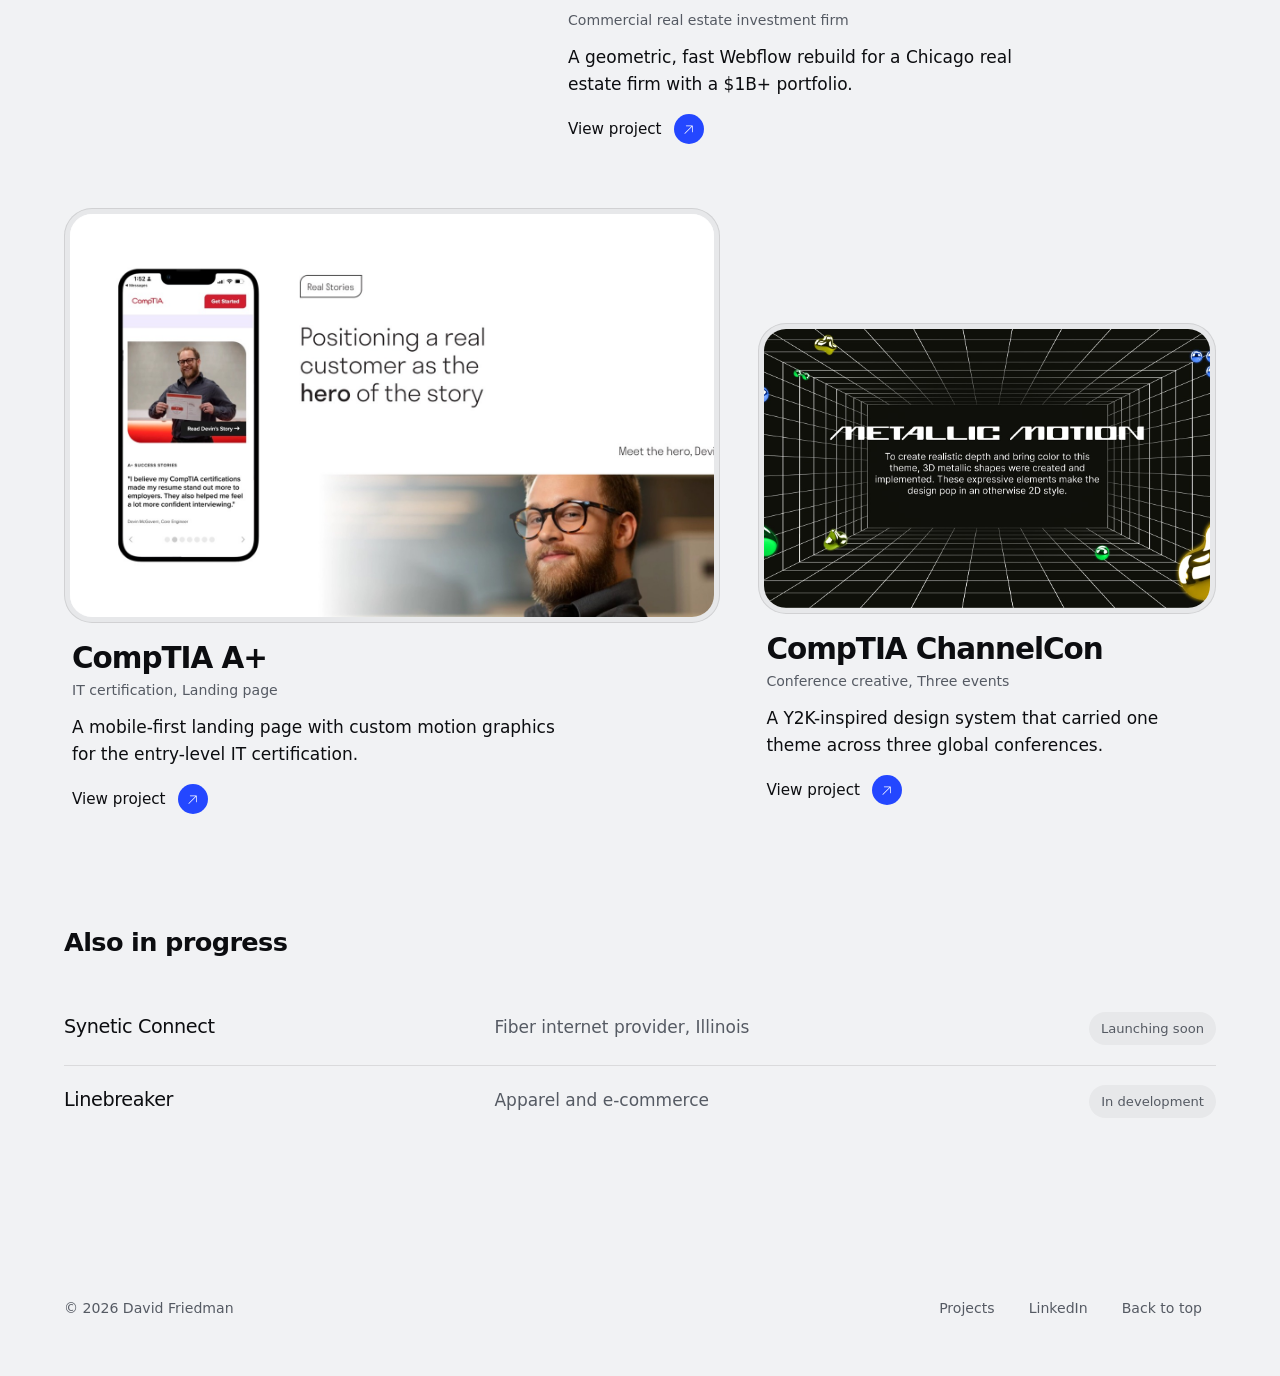
==== commit b915a389: "Add files via upload" ====
--- a/projects.html
+++ b/projects.html
@@ -5,53 +5,49 @@
 <meta name="viewport" content="width=device-width, initial-scale=1">
 <title>Projects | David Friedman</title>
 <meta name="description" content="Selected web design and creative projects by David Friedman, Lead Web Designer at 97 Switch: hospitality, real estate, technology and training.">
-<meta name="theme-color" content="#0f0a09">
+<meta name="theme-color" content="#f1f2f4" media="(prefers-color-scheme: light)">
+<meta name="theme-color" content="#0b0c0f" media="(prefers-color-scheme: dark)">
 <meta property="og:title" content="Projects | David Friedman">
 <meta property="og:description" content="Selected web design and creative projects by David Friedman, Lead Web Designer at 97 Switch: hospitality, real estate, technology and training.">
 <meta property="og:type" content="website">
-<link rel="preconnect" href="https://fonts.googleapis.com">
-<link rel="preconnect" href="https://fonts.gstatic.com" crossorigin>
-<link href="https://fonts.googleapis.com/css2?family=Instrument+Serif:ital@0;1&family=Inter+Tight:wght@400;500;600&family=JetBrains+Mono:wght@400;500&display=swap" rel="stylesheet">
 <link rel="stylesheet" href="styles.css">
 <script>document.documentElement.classList.add('js')</script>
 </head>
 <body>
-
-<div class="spot" aria-hidden="true"></div>
-<div class="cursor" aria-hidden="true"><span></span></div>
+<a class="skip" href="#top">Skip to content</a>
 
 <header class="nav">
-  <a class="nav__logo" href="index.html" aria-label="David Friedman, home">D<i>F</i></a>
+  <a class="nav__logo" href="index.html" aria-label="David Friedman, home">DF</a>
   <nav class="nav__links" aria-label="Primary">
-    <a href="projects.html">Projects</a>
+    <a href="projects.html" aria-current="page">Projects</a>
     <a href="index.html#approach">Approach</a>
     <a href="index.html#about">About</a>
     <a href="index.html#contact">Contact</a>
   </nav>
-  <div class="nav__status"><span class="dot"></span><span>Tampa, FL</span></div>
 </header>
 
 <main id="top">
-<section class="section-head phead">
-  <p class="eyebrow">Projects <span class="mono">(10)</span></p>
-  <h1 class="h-big">Selected work,<br><em>and what I did.</em></h1>
-  <p class="section-lede">Websites and creative for hotels, venues, real estate, technology, training and political organizations, mostly built with the 97 Switch team, plus independent work. Each project page explains the brief and my part in it.</p>
+<section class="wrap phead">
+  <h1 class="h-big" data-r>Selected work, <span class="soft">and what I did.</span></h1>
+  <p class="section-lede" data-r style="--d:.08s">Websites and creative for hotels, venues, real estate, technology, training and political organizations, mostly built with the 97 Switch team, plus independent work. Each project page explains the brief and my part in it.</p>
 </section>
-<section class="pgrid"><a class="pcard" href="projects/hotel-emc2.html" style="--accent:#d9a441"><div class="pcard__shot"><div class="frame frame--flat"><div class="frame__bar"><i></i><i></i><i></i><span>hotelemc2.com</span></div><img src="assets/emc2.jpg" alt="Hotel EMC2 homepage with three arched images and the headline The Intersection of Art and Science" loading="lazy"></div></div><div class="pcard__meta"><span class="mono">01</span><h3>Hotel EMC2</h3><p class="pcard__kind">Boutique hotel · Autograph Collection · Chicago</p><p class="pcard__sum">Booking-first website for an art-and-science boutique hotel in Streeterville, Chicago.</p><span class="link-u">View project <svg viewBox="0 0 24 24" aria-hidden="true"><path d="M5 12h14m-6-6 6 6-6 6"/></svg></span></div></a><a class="pcard" href="projects/roof-on-thewit.html" style="--accent:#8fc4a8"><div class="pcard__shot"><div class="frame frame--flat"><div class="frame__bar"><i></i><i></i><i></i><span>roofonthewit.com</span></div><img src="assets/roof.jpg" alt="ROOF on theWit homepage with the headline 27 Stories Above It All beside a rooftop lounge photo" loading="lazy"></div></div><div class="pcard__meta"><span class="mono">02</span><h3>ROOF on theWit</h3><p class="pcard__kind">Rooftop lounge &amp; event venue · Chicago</p><p class="pcard__sum">An events-driven site for a rooftop bar 27 stories above Chicago&#x27;s Loop.</p><span class="link-u">View project <svg viewBox="0 0 24 24" aria-hidden="true"><path d="M5 12h14m-6-6 6 6-6 6"/></svg></span></div></a><a class="pcard" href="projects/smash-virtual.html" style="--accent:#7b6cf0"><div class="pcard__shot"><div class="frame frame--flat"><div class="frame__bar"><i></i><i></i><i></i><span>smashvirtual.com</span></div><img src="assets/smash.jpg" alt="Smash Virtual homepage with the headline capture the virtually impossible" loading="lazy"></div></div><div class="pcard__meta"><span class="mono">03</span><h3>Smash Virtual</h3><p class="pcard__kind">LED virtual production studio · Chicago</p><p class="pcard__sum">A cinematic marketing site for Chicago&#x27;s first virtual production studio.</p><span class="link-u">View project <svg viewBox="0 0 24 24" aria-hidden="true"><path d="M5 12h14m-6-6 6 6-6 6"/></svg></span></div></a><a class="pcard" href="projects/hydravault.html" style="--accent:#4aa3c7"><div class="pcard__shot"><div class="frame frame--flat"><div class="frame__bar"><i></i><i></i><i></i><span>hydravault.com</span></div><img src="assets/hydravault.jpg" alt="HydraVault homepage with the headline Built for Intelligence, Powered for Precision over a rendering of the data center" loading="lazy"></div></div><div class="pcard__meta"><span class="mono">04</span><h3>HydraVault</h3><p class="pcard__kind">AI-ready data center · Chicago</p><p class="pcard__sum">A leasing site that leads with the specs for a purpose-built AI data center under construction in Chicago.</p><span class="link-u">View project <svg viewBox="0 0 24 24" aria-hidden="true"><path d="M5 12h14m-6-6 6 6-6 6"/></svg></span></div></a><a class="pcard" href="projects/goodman-campaigns.html" style="--accent:#ffb81c"><div class="pcard__shot"><div class="frame frame--flat"><div class="frame__bar"><i></i><i></i><i></i><span>goodmancampaigns.com</span></div><img src="assets/goodman-campaigns.jpg" alt="Goodman Campaigns homepage with the headline Helping More Democrats Raise More beside a group of candidates" loading="lazy"></div></div><div class="pcard__meta"><span class="mono">05</span><h3>Goodman Campaigns</h3><p class="pcard__kind">Political digital fundraising agency</p><p class="pcard__sum">A bold, results-first website for a digital fundraising agency that helps downballot Democrats raise more.</p><span class="link-u">View project <svg viewBox="0 0 24 24" aria-hidden="true"><path d="M5 12h14m-6-6 6 6-6 6"/></svg></span></div></a><a class="pcard" href="projects/great-society-strategies.html" style="--accent:#8a8fd8"><div class="pcard__shot"><div class="frame frame--flat"><div class="frame__bar"><i></i><i></i><i></i><span>greatsocietystrategies.com</span></div><img src="assets/great-society-strategies.jpg" alt="Great Society Strategies homepage with the headline Bold Campaigns, Lasting Impact over an archival collage" loading="lazy"></div></div><div class="pcard__meta"><span class="mono">06</span><h3>Great Society Strategies</h3><p class="pcard__kind">Political consulting &amp; campaign strategy</p><p class="pcard__sum">A site with archival character for a political consulting firm, organized around services, case studies and insights.</p><span class="link-u">View project <svg viewBox="0 0 24 24" aria-hidden="true"><path d="M5 12h14m-6-6 6 6-6 6"/></svg></span></div></a><a class="pcard" href="projects/sidegigster.html" style="--accent:#f26a3d"><div class="pcard__shot"><div class="plain"><img src="assets/sidegigster-g0.jpg" alt="SideGigster project visual" loading="lazy"></div></div><div class="pcard__meta"><span class="mono">07</span><h3>SideGigster</h3><p class="pcard__kind">Affiliate platform · Professional development</p><p class="pcard__sum">A new brand and a conversion-focused site for a gig-economy affiliate program.</p><span class="link-u">View project <svg viewBox="0 0 24 24" aria-hidden="true"><path d="M5 12h14m-6-6 6 6-6 6"/></svg></span></div></a><a class="pcard" href="projects/ecd-company.html" style="--accent:#c9b38a"><div class="pcard__shot"><div class="frame frame--flat"><div class="frame__bar"><i></i><i></i><i></i><span>gsd-decisions.com</span></div><img src="assets/gsd-decisions.jpg" alt="GSD Decisions website homepage" loading="lazy"></div></div><div class="pcard__meta"><span class="mono">08</span><h3>GSD Decisions</h3><p class="pcard__kind">Commercial real estate investment firm</p><p class="pcard__sum">A geometric, fast Webflow rebuild for a Chicago real estate firm with a $1B+ portfolio.</p><span class="link-u">View project <svg viewBox="0 0 24 24" aria-hidden="true"><path d="M5 12h14m-6-6 6 6-6 6"/></svg></span></div></a><a class="pcard" href="projects/comptia-a-plus.html" style="--accent:#e5484d"><div class="pcard__shot"><div class="plain"><img src="assets/comptia-a-plus-g0.jpg" alt="CompTIA A+ project visual" loading="lazy"></div></div><div class="pcard__meta"><span class="mono">09</span><h3>CompTIA A+</h3><p class="pcard__kind">IT certification · Landing page</p><p class="pcard__sum">A mobile-first landing page with custom motion graphics for the entry-level IT certification.</p><span class="link-u">View project <svg viewBox="0 0 24 24" aria-hidden="true"><path d="M5 12h14m-6-6 6 6-6 6"/></svg></span></div></a><a class="pcard" href="projects/comptia-channelcon.html" style="--accent:#3f8cff"><div class="pcard__shot"><div class="plain"><img src="assets/comptia-channelcon-g0.jpg" alt="CompTIA ChannelCon project visual" loading="lazy"></div></div><div class="pcard__meta"><span class="mono">10</span><h3>CompTIA ChannelCon</h3><p class="pcard__kind">Conference creative · Three events</p><p class="pcard__sum">A Y2K-inspired design system that carried one theme across three global conferences.</p><span class="link-u">View project <svg viewBox="0 0 24 24" aria-hidden="true"><path d="M5 12h14m-6-6 6 6-6 6"/></svg></span></div></a></section>
-<div class="bill bill--wide">
-  <p class="eyebrow">Also on the bill</p>
-  <ul>
-    <li><span>Synetic Connect</span><span>Fiber internet provider · Illinois</span><em>Launching soon</em></li>
-    <li><span>Linebreaker</span><span>Apparel · e-commerce</span><em>In development</em></li>
+<section class="wrap"><div class="pgrid"><a class="pcard" href="projects/hotel-emc2.html" data-r style="--d:0.00s"><div class="shell"><div class="core"><img src="assets/emc2.jpg" alt="Hotel EMC2 homepage with three arched images and the headline The Intersection of Art and Science" width="1440" height="900" loading="lazy" decoding="async"></div></div><div class="pcard__meta"><h3>Hotel EMC2</h3><p class="pcard__kind">Boutique hotel, Autograph Collection, Chicago</p><p class="pcard__sum">Booking-first website for an art-and-science boutique hotel in Streeterville, Chicago.</p><span class="pcard__go">View project <span class="btn__ico btn__ico--sm"><svg class="ico" aria-hidden="true" focusable="false" xmlns="http://www.w3.org/2000/svg" viewBox="0 0 256 256" fill="currentColor"><path d="M198,64V168a6,6,0,0,1-12,0V78.48L68.24,196.24a6,6,0,0,1-8.48-8.48L177.52,70H88a6,6,0,0,1,0-12H192A6,6,0,0,1,198,64Z"/></svg></span></span></div></a><a class="pcard" href="projects/roof-on-thewit.html" data-r style="--d:0.08s"><div class="shell"><div class="core"><img src="assets/roof.jpg" alt="ROOF on theWit homepage with the headline 27 Stories Above It All beside a rooftop lounge photo" width="1440" height="900" loading="lazy" decoding="async"></div></div><div class="pcard__meta"><h3>ROOF on theWit</h3><p class="pcard__kind">Rooftop lounge &amp; event venue, Chicago</p><p class="pcard__sum">An events-driven site for a rooftop bar 27 stories above Chicago&#x27;s Loop.</p><span class="pcard__go">View project <span class="btn__ico btn__ico--sm"><svg class="ico" aria-hidden="true" focusable="false" xmlns="http://www.w3.org/2000/svg" viewBox="0 0 256 256" fill="currentColor"><path d="M198,64V168a6,6,0,0,1-12,0V78.48L68.24,196.24a6,6,0,0,1-8.48-8.48L177.52,70H88a6,6,0,0,1,0-12H192A6,6,0,0,1,198,64Z"/></svg></span></span></div></a><a class="pcard" href="projects/smash-virtual.html" data-r style="--d:0.00s"><div class="shell"><div class="core"><img src="assets/smash.jpg" alt="Smash Virtual homepage with the headline capture the virtually impossible" width="1440" height="900" loading="lazy" decoding="async"></div></div><div class="pcard__meta"><h3>Smash Virtual</h3><p class="pcard__kind">LED virtual production studio, Chicago</p><p class="pcard__sum">A cinematic marketing site for Chicago&#x27;s first virtual production studio.</p><span class="pcard__go">View project <span class="btn__ico btn__ico--sm"><svg class="ico" aria-hidden="true" focusable="false" xmlns="http://www.w3.org/2000/svg" viewBox="0 0 256 256" fill="currentColor"><path d="M198,64V168a6,6,0,0,1-12,0V78.48L68.24,196.24a6,6,0,0,1-8.48-8.48L177.52,70H88a6,6,0,0,1,0-12H192A6,6,0,0,1,198,64Z"/></svg></span></span></div></a><a class="pcard" href="projects/hydravault.html" data-r style="--d:0.08s"><div class="shell"><div class="core"><img src="assets/hydravault.jpg" alt="HydraVault homepage with the headline Built for Intelligence, Powered for Precision over a rendering of the data center" width="1440" height="900" loading="lazy" decoding="async"></div></div><div class="pcard__meta"><h3>HydraVault</h3><p class="pcard__kind">AI-ready data center, Chicago</p><p class="pcard__sum">A leasing site that leads with the specs for a purpose-built AI data center under construction in Chicago.</p><span class="pcard__go">View project <span class="btn__ico btn__ico--sm"><svg class="ico" aria-hidden="true" focusable="false" xmlns="http://www.w3.org/2000/svg" viewBox="0 0 256 256" fill="currentColor"><path d="M198,64V168a6,6,0,0,1-12,0V78.48L68.24,196.24a6,6,0,0,1-8.48-8.48L177.52,70H88a6,6,0,0,1,0-12H192A6,6,0,0,1,198,64Z"/></svg></span></span></div></a><a class="pcard" href="projects/goodman-campaigns.html" data-r style="--d:0.00s"><div class="shell"><div class="core"><img src="assets/goodman-campaigns.jpg" alt="Goodman Campaigns homepage with the headline Helping More Democrats Raise More beside a group of candidates" width="1440" height="900" loading="lazy" decoding="async"></div></div><div class="pcard__meta"><h3>Goodman Campaigns</h3><p class="pcard__kind">Political digital fundraising agency</p><p class="pcard__sum">A bold, results-first website for a digital fundraising agency that helps downballot Democrats raise more.</p><span class="pcard__go">View project <span class="btn__ico btn__ico--sm"><svg class="ico" aria-hidden="true" focusable="false" xmlns="http://www.w3.org/2000/svg" viewBox="0 0 256 256" fill="currentColor"><path d="M198,64V168a6,6,0,0,1-12,0V78.48L68.24,196.24a6,6,0,0,1-8.48-8.48L177.52,70H88a6,6,0,0,1,0-12H192A6,6,0,0,1,198,64Z"/></svg></span></span></div></a><a class="pcard" href="projects/great-society-strategies.html" data-r style="--d:0.08s"><div class="shell"><div class="core"><img src="assets/great-society-strategies.jpg" alt="Great Society Strategies homepage with the headline Bold Campaigns, Lasting Impact over an archival collage" width="1440" height="900" loading="lazy" decoding="async"></div></div><div class="pcard__meta"><h3>Great Society Strategies</h3><p class="pcard__kind">Political consulting &amp; campaign strategy</p><p class="pcard__sum">A site with archival character for a political consulting firm, organized around services, case studies and insights.</p><span class="pcard__go">View project <span class="btn__ico btn__ico--sm"><svg class="ico" aria-hidden="true" focusable="false" xmlns="http://www.w3.org/2000/svg" viewBox="0 0 256 256" fill="currentColor"><path d="M198,64V168a6,6,0,0,1-12,0V78.48L68.24,196.24a6,6,0,0,1-8.48-8.48L177.52,70H88a6,6,0,0,1,0-12H192A6,6,0,0,1,198,64Z"/></svg></span></span></div></a><a class="pcard" href="projects/sidegigster.html" data-r style="--d:0.00s"><div class="shell"><div class="core"><img src="assets/sidegigster-g0.jpg" alt="SideGigster project visual" width="1600" height="800" loading="lazy" decoding="async"></div></div><div class="pcard__meta"><h3>SideGigster</h3><p class="pcard__kind">Affiliate platform, Professional development</p><p class="pcard__sum">A new brand and a conversion-focused site for a gig-economy affiliate program.</p><span class="pcard__go">View project <span class="btn__ico btn__ico--sm"><svg class="ico" aria-hidden="true" focusable="false" xmlns="http://www.w3.org/2000/svg" viewBox="0 0 256 256" fill="currentColor"><path d="M198,64V168a6,6,0,0,1-12,0V78.48L68.24,196.24a6,6,0,0,1-8.48-8.48L177.52,70H88a6,6,0,0,1,0-12H192A6,6,0,0,1,198,64Z"/></svg></span></span></div></a><a class="pcard" href="projects/ecd-company.html" data-r style="--d:0.08s"><div class="shell"><div class="core"><img src="assets/gsd-decisions.jpg" alt="GSD Decisions website homepage" width="1440" height="900" loading="lazy" decoding="async"></div></div><div class="pcard__meta"><h3>GSD Decisions</h3><p class="pcard__kind">Commercial real estate investment firm</p><p class="pcard__sum">A geometric, fast Webflow rebuild for a Chicago real estate firm with a $1B+ portfolio.</p><span class="pcard__go">View project <span class="btn__ico btn__ico--sm"><svg class="ico" aria-hidden="true" focusable="false" xmlns="http://www.w3.org/2000/svg" viewBox="0 0 256 256" fill="currentColor"><path d="M198,64V168a6,6,0,0,1-12,0V78.48L68.24,196.24a6,6,0,0,1-8.48-8.48L177.52,70H88a6,6,0,0,1,0-12H192A6,6,0,0,1,198,64Z"/></svg></span></span></div></a><a class="pcard" href="projects/comptia-a-plus.html" data-r style="--d:0.00s"><div class="shell"><div class="core"><img src="assets/comptia-a-plus-g0.jpg" alt="CompTIA A+ project visual" width="1600" height="900" loading="lazy" decoding="async"></div></div><div class="pcard__meta"><h3>CompTIA A+</h3><p class="pcard__kind">IT certification, Landing page</p><p class="pcard__sum">A mobile-first landing page with custom motion graphics for the entry-level IT certification.</p><span class="pcard__go">View project <span class="btn__ico btn__ico--sm"><svg class="ico" aria-hidden="true" focusable="false" xmlns="http://www.w3.org/2000/svg" viewBox="0 0 256 256" fill="currentColor"><path d="M198,64V168a6,6,0,0,1-12,0V78.48L68.24,196.24a6,6,0,0,1-8.48-8.48L177.52,70H88a6,6,0,0,1,0-12H192A6,6,0,0,1,198,64Z"/></svg></span></span></div></a><a class="pcard" href="projects/comptia-channelcon.html" data-r style="--d:0.08s"><div class="shell"><div class="core"><img src="assets/comptia-channelcon-g0.jpg" alt="CompTIA ChannelCon project visual" width="1600" height="800" loading="lazy" decoding="async"></div></div><div class="pcard__meta"><h3>CompTIA ChannelCon</h3><p class="pcard__kind">Conference creative, Three events</p><p class="pcard__sum">A Y2K-inspired design system that carried one theme across three global conferences.</p><span class="pcard__go">View project <span class="btn__ico btn__ico--sm"><svg class="ico" aria-hidden="true" focusable="false" xmlns="http://www.w3.org/2000/svg" viewBox="0 0 256 256" fill="currentColor"><path d="M198,64V168a6,6,0,0,1-12,0V78.48L68.24,196.24a6,6,0,0,1-8.48-8.48L177.52,70H88a6,6,0,0,1,0-12H192A6,6,0,0,1,198,64Z"/></svg></span></span></div></a></div></section>
+<section class="band"><div class="wrap">
+  <h2 class="h-sec">Also in progress</h2>
+  <ul class="inprog">
+    <li data-r><span>Synetic Connect</span><span>Fiber internet provider, Illinois</span><em>Launching soon</em></li>
+    <li data-r><span>Linebreaker</span><span>Apparel and e-commerce</span><em>In development</em></li>
   </ul>
-</div>
+</div></section>
 </main>
 
 <footer class="foot">
   <span>© 2026 David Friedman</span>
-  <a href="projects.html">Projects</a>
-  <a href="https://www.linkedin.com/in/david-b-friedman" target="_blank" rel="noopener">LinkedIn</a>
-  <a href="#top">Back to top ↑</a>
+  <nav aria-label="Footer">
+    <a href="projects.html">Projects</a>
+    <a href="https://www.linkedin.com/in/david-b-friedman" target="_blank" rel="noopener">LinkedIn</a>
+    <a href="#top">Back to top</a>
+  </nav>
 </footer>
 
 <script src="main.js"></script>
--- a/styles.css
+++ b/styles.css
@@ -1,268 +1,291 @@
+/* David Friedman portfolio. Soft structuralism: Geist, cool silver and ink, one accent.
+   Radius system: pill = interactive, 28px shell / 22px core = containers, 20px = media.
+   Themes follow the system (light and dark). */
+@font-face{font-family:"Geist";src:url(assets/fonts/geist.woff2) format("woff2");font-weight:100 900;font-style:normal;font-display:swap}
+@font-face{font-family:"Geist Mono";src:url(assets/fonts/geist-mono.woff2) format("woff2");font-weight:400 600;font-style:normal;font-display:swap}
+
 :root{
-  --bg:#0f0a09; --bg2:#17100e; --bone:#f1e9dd; --mute:#9a8c82; --line:rgba(241,233,221,.14);
-  --ember:#ff5b2e; --pad:clamp(20px,4vw,56px);
-  --serif:'Instrument Serif',Georgia,serif; --sans:'Inter Tight',system-ui,sans-serif; --mono:'JetBrains Mono',ui-monospace,monospace;
-  --ease:cubic-bezier(.22,1,.36,1);
-}
+  color-scheme:light dark;
+  --bg:#f1f2f4; --surface:#fafafb; --shell:rgba(12,13,16,.045); --ink:#0c0d10; --on-ink:#f1f2f4;
+  --mute:#555a63; --line:rgba(12,13,16,.1); --accent:#2447ff; --on-accent:#fff; --tint:rgba(36,71,255,.08);
+  --glass:rgba(250,250,251,.74); --hi:rgba(255,255,255,.7); --shadow:0 34px 60px -34px rgba(24,36,90,.28);
+  --sans:"Geist",ui-sans-serif,system-ui,-apple-system,"Segoe UI",sans-serif; --mono:"Geist Mono",ui-monospace,monospace;
+  --ease:cubic-bezier(.32,.72,0,1);
+  --pad:clamp(20px,5vw,72px); --max:1320px;
+  --r-shell:28px; --r-core:22px; --bez:6px;
+  --z-nav:100; --z-lb:200; --z-skip:300;
+}
+@media (prefers-color-scheme:dark){
+  :root{
+    --bg:#0b0c0f; --surface:#14161b; --shell:rgba(236,238,242,.05); --ink:#eceef2; --on-ink:#0b0c0f;
+    --mute:#9aa1ad; --line:rgba(236,238,242,.11); --accent:#8ea6ff; --on-accent:#0b0c0f; --tint:rgba(142,166,255,.11);
+    --glass:rgba(20,22,27,.72); --hi:rgba(255,255,255,.08); --shadow:0 34px 60px -34px rgba(0,0,0,.7);
+  }
+}
+
 *,*::before,*::after{box-sizing:border-box;margin:0;padding:0}
-html{scroll-behavior:smooth;-webkit-text-size-adjust:100%}
-body{background:var(--bg);color:var(--bone);font-family:var(--sans);font-size:17px;line-height:1.55;-webkit-font-smoothing:antialiased;overflow-x:hidden}
-img{display:block;max-width:100%}
+html{scroll-behavior:smooth;-webkit-text-size-adjust:100%;scroll-padding-top:96px}
+body{background:var(--bg);color:var(--ink);font-family:var(--sans);font-size:17px;line-height:1.6;-webkit-font-smoothing:antialiased;overflow-x:hidden;text-rendering:optimizeLegibility}
+img{display:block;max-width:100%;height:auto}
 a{color:inherit;text-decoration:none}
 ul,ol{list-style:none}
-em{font-family:var(--serif);font-style:italic;font-weight:400;color:var(--ember)}
-.mono{font-family:var(--mono);font-size:.75rem;letter-spacing:.08em;text-transform:uppercase;color:var(--mute)}
-:focus-visible{outline:2px solid var(--ember);outline-offset:4px;border-radius:4px}
-::selection{background:var(--ember);color:var(--bg)}
-
-/* grain */
-body::after{content:"";position:fixed;inset:0;pointer-events:none;z-index:90;opacity:.07;mix-blend-mode:overlay;
-  background-image:url("data:image/svg+xml;utf8,<svg xmlns='http://www.w3.org/2000/svg' width='160' height='160'><filter id='n'><feTurbulence type='fractalNoise' baseFrequency='.9' numOctaves='2'/></filter><rect width='100%' height='100%' filter='url(%23n)'/></svg>")}
-
-/* curtain preloader */
-.curtain{position:fixed;inset:0;z-index:200;display:none}
-.js .curtain{display:block}
-.curtain__half{position:absolute;top:0;bottom:0;width:50.5%;background:#2a0c08;background-image:repeating-linear-gradient(90deg,rgba(0,0,0,.35) 0 2px,transparent 2px 46px,rgba(255,255,255,.04) 46px 48px);transition:transform 1.1s var(--ease)}
-.curtain__half--l{left:0}.curtain__half--r{right:0}
-.curtain__label{position:absolute;left:50%;top:50%;transform:translate(-50%,-50%);display:flex;gap:14px;align-items:baseline;font-family:var(--mono);font-size:.8rem;letter-spacing:.18em;text-transform:uppercase;color:var(--bone);transition:opacity .4s}
-.curtain__label b{font-family:var(--serif);font-weight:400;font-style:italic;font-size:2.4rem;letter-spacing:0;color:var(--ember);min-width:2ch}
-.curtain.open .curtain__half--l{transform:translateX(-101%)}
-.curtain.open .curtain__half--r{transform:translateX(101%)}
-.curtain.open .curtain__label{opacity:0}
-.curtain.gone{display:none}
-
-/* spotlight + cursor */
-.spot{position:fixed;inset:0;pointer-events:none;z-index:1;background:radial-gradient(600px circle at var(--mx,70%) var(--my,20%),rgba(255,140,80,.10),transparent 60%)}
-.cursor{position:fixed;left:0;top:0;z-index:150;pointer-events:none;display:none}
-.cursor span{display:block;width:12px;height:12px;margin:-6px 0 0 -6px;border-radius:50%;background:var(--bone);mix-blend-mode:difference;transition:transform .25s var(--ease)}
-.cursor.big span{transform:scale(4)}
-@media (hover:hover) and (pointer:fine){.cursor{display:block}}
-
-/* nav */
-.nav{position:fixed;top:0;left:0;right:0;z-index:100;display:flex;align-items:center;justify-content:space-between;padding:16px var(--pad);color:var(--bone);background:linear-gradient(180deg,rgba(15,10,9,.92),rgba(15,10,9,.6) 70%,transparent);-webkit-backdrop-filter:blur(8px);backdrop-filter:blur(8px)}
-.nav__logo{font-family:var(--serif);font-size:1.9rem;line-height:1;letter-spacing:-.02em}
-.nav__logo i{color:#fff;opacity:.6}
-.nav__links{display:flex;gap:clamp(16px,3vw,40px);font-size:.9rem}
-.nav__links a{position:relative;padding:6px 0}
-.nav__links a::after{content:"";position:absolute;left:0;right:0;bottom:0;height:1px;background:currentColor;transform:scaleX(0);transform-origin:left;transition:transform .4s var(--ease)}
-.nav__links a:hover::after{transform:scaleX(1)}
-.nav__status{display:flex;align-items:center;gap:8px;font-family:var(--mono);font-size:.72rem;letter-spacing:.06em;text-transform:uppercase}
-.dot{width:8px;height:8px;border-radius:50%;background:#43e08a;box-shadow:0 0 0 0 rgba(67,224,138,.6);animation:pulse 2s infinite;display:inline-block}
-@keyframes pulse{70%{box-shadow:0 0 0 9px rgba(67,224,138,0)}100%{box-shadow:0 0 0 0 rgba(67,224,138,0)}}
-
-.eyebrow{font-family:var(--mono);font-size:.76rem;letter-spacing:.1em;text-transform:uppercase;color:var(--mute);display:flex;gap:10px;align-items:center}
+h1,h2,h3{font-weight:560;letter-spacing:-.03em;line-height:1.04;text-wrap:balance}
+p{text-wrap:pretty}
+.soft{color:var(--mute)}
+:focus-visible{outline:2px solid var(--accent);outline-offset:3px;border-radius:8px}
+::selection{background:var(--accent);color:var(--on-accent)}
+.skip{position:fixed;left:16px;top:-80px;z-index:var(--z-skip);background:var(--ink);color:var(--on-ink);padding:10px 18px;border-radius:999px;transition:top .3s var(--ease)}
+.skip:focus{top:16px}
+.ico{width:1em;height:1em;display:block;flex:none}
+.wrap{width:100%;max-width:var(--max);margin-inline:auto;padding-inline:var(--pad)}
+.band{padding-block:clamp(64px,9vw,140px)}
+.band--end{padding-bottom:clamp(40px,5vw,72px)}
+
+/* double bezel: outer shell + inner core */
+.shell{padding:var(--bez);background:var(--shell);border-radius:var(--r-shell);box-shadow:inset 0 0 0 1px var(--line)}
+.core{background:var(--surface);border-radius:var(--r-core);overflow:hidden;box-shadow:inset 0 1px 1px var(--hi)}
+.core>img{width:100%;height:100%;object-fit:cover}
+
+/* nav: floating glass pill */
+.nav{position:fixed;top:18px;left:50%;transform:translateX(-50%);z-index:var(--z-nav);display:flex;align-items:center;gap:clamp(10px,2.4vw,28px);padding:7px 8px 7px 7px;border-radius:999px;background:var(--glass);box-shadow:inset 0 0 0 1px var(--line),var(--shadow);-webkit-backdrop-filter:blur(18px) saturate(1.4);backdrop-filter:blur(18px) saturate(1.4);max-width:calc(100% - 24px);white-space:nowrap}
+.nav__logo{display:grid;place-items:center;width:40px;height:40px;border-radius:50%;background:var(--ink);color:var(--on-ink);font-weight:600;font-size:.82rem;letter-spacing:-.02em}
+.nav__links{display:flex;gap:2px;font-size:.92rem;font-weight:500}
+.nav__links a{padding:10px clamp(10px,1.6vw,18px);border-radius:999px;color:var(--mute);transition:color .4s var(--ease),background .4s var(--ease)}
+.nav__links a:hover,.nav__links a[aria-current]{color:var(--ink);background:var(--shell)}
+
+/* buttons: pill with nested icon circle */
+.btn{display:inline-flex;align-items:center;gap:16px;border-radius:999px;font-weight:540;font-size:.98rem;letter-spacing:-.01em;white-space:nowrap;transition:transform .5s var(--ease),background .4s var(--ease),color .4s var(--ease);will-change:transform}
+.btn:active{transform:scale(.98)}
+.btn--solid{background:var(--ink);color:var(--on-ink);padding:7px 7px 7px 24px}
+.btn--ghost{background:var(--shell);color:var(--ink);padding:15px 26px;box-shadow:inset 0 0 0 1px var(--line)}
+.btn--ghost:hover{background:var(--line)}
+.btn__ico{display:grid;place-items:center;width:40px;height:40px;border-radius:50%;background:var(--accent);color:var(--on-accent);font-size:1.15rem;transition:transform .5s var(--ease)}
+.btn__ico--sm{width:30px;height:30px;font-size:.95rem}
+.btn__ico--lg{width:clamp(48px,6vw,72px);height:clamp(48px,6vw,72px);font-size:clamp(1.3rem,2.6vw,2rem)}
+.btn:hover .btn__ico{transform:translate(2px,-1px) scale(1.06)}
+
+/* type scale */
+.h-xl{font-size:clamp(2.2rem,5.6vw,5rem);letter-spacing:-.04em;line-height:1}
+.h-big{font-size:clamp(2.1rem,4.8vw,4.2rem);letter-spacing:-.04em}
+.h-mid{font-size:clamp(1.8rem,3.4vw,3rem);letter-spacing:-.035em}
+.h-sec{font-size:clamp(1.3rem,2vw,1.7rem);letter-spacing:-.025em;margin-bottom:clamp(20px,3vw,36px)}
+.eyebrow{display:inline-block;width:max-content;font-family:var(--mono);font-size:.7rem;letter-spacing:.14em;text-transform:uppercase;font-weight:500;color:var(--mute);background:var(--shell);padding:6px 12px;border-radius:999px;box-shadow:inset 0 0 0 1px var(--line);margin-bottom:18px}
+.section-lede{max-width:62ch;color:var(--mute);font-size:clamp(1rem,1.2vw,1.12rem)}
+.sec-head{display:grid;gap:0;justify-items:start;margin-bottom:clamp(36px,5vw,72px)}
+.sec-head .section-lede{margin-top:20px}
 
 /* hero */
-.hero{position:relative;z-index:2;min-height:100svh;padding:clamp(110px,16vh,160px) var(--pad) 36px;display:flex;flex-direction:column;justify-content:flex-end;gap:clamp(24px,4vh,44px)}
-.hero__title{font-family:var(--serif);font-weight:400;font-size:clamp(3.4rem,13.2vw,13.5rem);line-height:.88;letter-spacing:-.035em;margin-top:clamp(16px,3vh,32px)}
-.line{display:block;overflow:hidden;padding-bottom:.08em;margin-bottom:-.08em}
-.line>span{display:inline-block}
-.hero__foot{display:flex;justify-content:space-between;align-items:flex-end;gap:32px;flex-wrap:wrap}
-.hero__lede{max-width:560px;color:rgba(241,233,221,.82);font-size:clamp(1rem,1.25vw,1.2rem)}
-.hero__cta{display:flex;gap:12px;flex-wrap:wrap}
-.hero__stats{display:grid;grid-template-columns:repeat(4,1fr);border-top:1px solid var(--line);padding-top:22px;gap:20px}
-.hero__stats b{display:block;font-family:var(--serif);font-weight:400;font-size:clamp(2rem,4vw,3.6rem);line-height:1;letter-spacing:-.02em}
-.hero__stats span{font-size:.82rem;color:var(--mute)}
-
-/* buttons */
-.btn{display:inline-flex;align-items:center;gap:12px;padding:16px 26px;border-radius:999px;font-weight:500;font-size:.98rem;transition:background .4s var(--ease),color .4s,transform .3s var(--ease),border-color .3s;will-change:transform}
-.btn svg{width:18px;height:18px;fill:none;stroke:currentColor;stroke-width:2;stroke-linecap:round;stroke-linejoin:round;transition:transform .4s var(--ease)}
-.btn:hover svg{transform:translateX(4px)}
-.btn--solid{background:var(--bone);color:var(--bg)}
-.btn--solid:hover{background:var(--ember);color:#fff}
-.btn--ghost{border:1px solid var(--line);color:var(--bone)}
-.btn--ghost:hover{border-color:var(--bone);background:rgba(241,233,221,.06)}
-.btn--big{background:var(--ember);color:#fff;padding:clamp(20px,2.4vw,30px) clamp(30px,4vw,56px);font-size:clamp(1.05rem,1.8vw,1.5rem)}
-.btn--big:hover{background:var(--bone);color:var(--bg)}
-
-/* marquee */
-.marquee{position:relative;z-index:2;border-block:1px solid var(--line);overflow:hidden;padding:22px 0;background:var(--bg)}
-.marquee__track{display:flex;gap:34px;width:max-content;animation:mq 38s linear infinite;font-family:var(--serif);font-size:clamp(1.8rem,3.6vw,3.2rem);white-space:nowrap;align-items:center}
-.marquee__track i{font-style:normal;color:var(--ember);font-size:.55em}
-@keyframes mq{to{transform:translateX(-50%)}}
-
-/* sections */
-section{position:relative;z-index:2}
-.section-head{padding:clamp(80px,12vw,170px) var(--pad) clamp(30px,4vw,60px);display:grid;gap:22px}
-.section-head h2,.contact h2,.about h2{font-family:var(--serif);font-weight:400;font-size:clamp(2.6rem,7.5vw,7.4rem);line-height:.95;letter-spacing:-.03em}
-
-/* work: stacking cases */
-.case{position:relative;min-height:100svh;display:flex;align-items:center;background:var(--bg);border-top:1px solid var(--line);padding:clamp(70px,9vh,110px) var(--pad) clamp(30px,5vh,60px);overflow:hidden}
-.case::before{content:"";position:absolute;width:70vw;height:70vw;right:-20vw;top:-25vw;background:radial-gradient(circle,var(--accent) 0,transparent 62%);opacity:.16;pointer-events:none}
-.case__inner{position:relative;width:100%;display:grid;grid-template-columns:minmax(280px,.8fr) 1.5fr;gap:clamp(28px,5vw,80px);align-items:center;max-width:1700px;margin:0 auto}
-.case__meta h3{font-family:var(--serif);font-weight:400;font-size:clamp(2.6rem,5.6vw,5.6rem);line-height:.95;letter-spacing:-.03em;margin:14px 0 14px}
-.case__kind{color:var(--accent);font-family:var(--mono);font-size:.74rem;letter-spacing:.08em;text-transform:uppercase;margin-bottom:18px}
-.case__desc{color:rgba(241,233,221,.78);max-width:46ch;margin-bottom:22px}
-.tags{display:flex;flex-wrap:wrap;gap:8px;margin-bottom:26px}
-.tags li{font-size:.78rem;padding:6px 13px;border:1px solid var(--line);border-radius:999px;color:var(--mute)}
-.case__link,.link-u{display:inline-flex;gap:8px;align-items:center;font-weight:500;border-bottom:1px solid var(--bone);padding-bottom:4px;transition:color .3s,border-color .3s,gap .3s}
-.case__link svg,.link-u svg{width:16px;height:16px;fill:none;stroke:currentColor;stroke-width:2;stroke-linecap:round;stroke-linejoin:round}
-.case__link:hover,.link-u:hover{color:var(--accent,var(--ember));border-color:var(--accent,var(--ember));gap:12px}
-.case__shot{display:block;perspective:1600px}
-.frame{border-radius:14px;overflow:hidden;background:#000;border:1px solid var(--line);box-shadow:0 60px 120px -30px rgba(0,0,0,.8);transform:rotateY(-6deg) rotateX(2deg);transition:transform .8s var(--ease)}
-.case__shot:hover .frame{transform:rotateY(0) rotateX(0) scale(1.015)}
-.frame__bar{display:flex;align-items:center;gap:7px;padding:11px 14px;background:#1c1412;font-family:var(--mono);font-size:.7rem;color:var(--mute)}
-.frame__bar i{width:10px;height:10px;border-radius:50%;background:#3a2d29}
-.frame__bar span{margin-left:12px;flex:1;text-align:center;padding-right:44px}
-.frame img{width:100%;aspect-ratio:16/10;object-fit:cover;object-position:top}
-
-.bill{padding:clamp(60px,8vw,110px) var(--pad);background:var(--bg);border-top:1px solid var(--line);position:relative}
-.bill ul{margin-top:18px}
-.bill li{display:grid;grid-template-columns:1.2fr 1.4fr auto;gap:20px;padding:22px 0;border-bottom:1px solid var(--line);align-items:baseline}
-.bill li span:first-child{font-family:var(--serif);font-size:clamp(1.6rem,3vw,2.6rem);letter-spacing:-.02em}
-.bill li span:last-child,.bill li em{color:var(--mute)}
-.bill li em{font-family:var(--mono);font-style:normal;font-size:.74rem;letter-spacing:.08em;text-transform:uppercase;color:var(--ember)}
-
-/* approach */
-.approach{background:var(--bg2)}
-.section-lede{max-width:62ch;color:rgba(241,233,221,.78)}
-.phases{margin:0 var(--pad);border-top:1px solid var(--line)}
-.phases>li{display:grid;grid-template-columns:90px 1fr 1.5fr 1.1fr;gap:clamp(16px,3vw,48px);padding:34px 0;border-bottom:1px solid var(--line);align-items:start}
-.phases .mono{color:var(--ember);padding-top:.7em}
-.phases h3{font-family:var(--serif);font-weight:400;font-size:clamp(2rem,3.4vw,3.2rem);letter-spacing:-.02em;line-height:1}
-.phases p{color:rgba(241,233,221,.78);font-size:.98rem;max-width:52ch}
-.outputs{display:grid;gap:8px;font-size:.84rem;color:var(--mute)}
-.outputs li{display:flex;gap:10px;align-items:baseline}
-.outputs li::before{content:"";width:6px;height:6px;border-radius:50%;background:var(--ember);flex:none;transform:translateY(-1px)}
-.principles{display:grid;grid-template-columns:repeat(3,1fr);gap:clamp(20px,3vw,48px);margin:clamp(50px,6vw,90px) var(--pad) clamp(80px,10vw,150px)}
-.principles>div{display:grid;gap:12px;align-content:start;padding-top:22px;border-top:1px solid var(--ember)}
-.principles h3{font-family:var(--serif);font-weight:400;font-size:clamp(1.7rem,2.6vw,2.4rem);letter-spacing:-.02em;line-height:1.05}
-.principles p{color:rgba(241,233,221,.75);font-size:.95rem}
+.hero{min-height:100dvh;display:grid;grid-template-columns:minmax(0,7.4fr) minmax(0,4.6fr);gap:clamp(28px,5vw,88px);align-items:center;padding-top:104px;padding-bottom:clamp(36px,5vh,56px)}
+.hero h1{font-size:clamp(2.3rem,4.5vw,4.4rem);letter-spacing:-.045em;line-height:1}
+.hero__lede{margin-top:clamp(20px,3vh,30px);max-width:34ch;font-size:clamp(1.05rem,1.45vw,1.28rem);color:var(--mute);line-height:1.5}
+.hero__cta{margin-top:clamp(26px,4vh,40px);display:flex;gap:12px;flex-wrap:wrap;align-items:center}
+.hero__visual{position:relative;justify-self:end;width:min(100%,calc(66dvh * .8));padding-bottom:clamp(40px,7vw,84px)}
+.hero__portrait .core{aspect-ratio:4/5}
+.hero__portrait img{object-position:58% 28%}
+.hero__float{position:absolute;left:-14%;bottom:0;width:62%;transform:rotate(-2.5deg);box-shadow:inset 0 0 0 1px var(--line),var(--shadow);background:var(--glass)}
+.hero__float .core{aspect-ratio:16/10}
+.hero__float img{object-position:top}
+
+/* projects grid: asymmetric, offset columns */
+.pgrid{display:grid;grid-template-columns:repeat(12,minmax(0,1fr));gap:clamp(36px,5vw,72px) clamp(20px,3vw,44px);align-items:start}
+.pcard{display:grid;gap:20px;align-content:start}
+.pgrid .pcard:nth-child(4n+1){grid-column:1/8}
+.pgrid .pcard:nth-child(4n+2){grid-column:8/13;margin-top:clamp(48px,9vw,140px)}
+.pgrid .pcard:nth-child(4n+3){grid-column:1/6}
+.pgrid .pcard:nth-child(4n+4){grid-column:6/13;margin-top:clamp(48px,9vw,140px)}
+.pcard .shell{transition:transform .7s var(--ease),box-shadow .7s var(--ease)}
+.pcard .core{aspect-ratio:16/10}
+.pcard .core img{object-position:top;transition:transform 1s var(--ease)}
+.pcard:hover .shell{transform:translateY(-6px);box-shadow:inset 0 0 0 1px var(--line),var(--shadow)}
+.pcard:hover .core img{transform:scale(1.035)}
+.pcard__meta{display:grid;gap:6px;padding-inline:8px}
+.pcard h3{font-size:clamp(1.5rem,2.3vw,2.1rem);letter-spacing:-.035em}
+.pcard__kind{font-size:.88rem;color:var(--mute)}
+.pcard__sum{max-width:46ch;margin-top:6px}
+.pcard__go{display:inline-flex;align-items:center;gap:12px;margin-top:10px;font-weight:540;font-size:.95rem;width:max-content}
+.pcard:hover .btn__ico{transform:translate(2px,-1px) scale(1.06)}
+.more{margin-top:clamp(48px,6vw,88px);display:flex}
+.art{aspect-ratio:16/10;display:flex;flex-direction:column;justify-content:flex-end;gap:6px;padding:clamp(20px,3vw,40px);background:radial-gradient(120% 120% at 90% 0,var(--tint),transparent 60%),var(--surface)}
+.art b{font-size:clamp(1.6rem,3.4vw,3rem);letter-spacing:-.04em;font-weight:560}
+.art span{color:var(--mute)}
+
+/* approach bento */
+.bento{display:grid;grid-template-columns:repeat(12,minmax(0,1fr));gap:clamp(14px,1.8vw,22px)}
+.b--7{grid-column:span 7}.b--5{grid-column:span 5}.b--6{grid-column:span 6}
+.shell.b{display:flex}
+.b .core{width:100%}
+.cell{padding:clamp(24px,3vw,40px);display:grid;gap:14px;align-content:start;height:100%}
+.cell h3{font-size:clamp(1.4rem,2.1vw,1.9rem)}
+.cell p{color:var(--mute);max-width:56ch;font-size:.98rem}
+.cell--tint{background:linear-gradient(160deg,var(--tint),transparent 70%),var(--surface)}
+.cell--ink{background:var(--ink);color:var(--on-ink)}
+.cell--ink p,.cell--ink .outs li{color:color-mix(in oklab,var(--on-ink) 72%,transparent)}
+.cell--ink .outs li{background:color-mix(in oklab,var(--on-ink) 10%,transparent)}
+.cell--media{padding:0;gap:0;grid-template-rows:auto 1fr}
+.cell__txt{padding:clamp(24px,3vw,40px);display:grid;gap:14px;align-content:start}
+.cell__img{margin:0 clamp(14px,1.6vw,20px) clamp(14px,1.6vw,20px);border-radius:20px;overflow:hidden;min-height:200px;position:relative}
+.cell__img img{position:absolute;inset:0;width:100%;height:100%;object-fit:cover;object-position:top}
+.outs{display:flex;flex-wrap:wrap;gap:8px;margin-top:6px}
+.outs li{font-size:.8rem;padding:6px 12px;border-radius:999px;background:var(--shell);color:var(--mute)}
+
+/* client management: sticky split */
+.split{display:grid;grid-template-columns:minmax(0,5fr) minmax(0,6fr);gap:clamp(32px,7vw,120px);align-items:start}
+.split__head{position:sticky;top:110px;display:grid;gap:20px}
+.stack{display:grid}
+.stack li{padding-block:clamp(24px,3vw,40px)}
+.stack li+li{box-shadow:inset 0 1px 0 var(--line)}
+.stack li:first-child{padding-top:6px}
+.stack__k{font-size:.88rem;color:var(--accent);font-weight:540;margin-bottom:8px}
+.stack h3{font-size:clamp(1.4rem,2.2vw,2rem);margin-bottom:10px}
+.stack p:not(.stack__k){color:var(--mute);max-width:52ch}
+
+/* AI panel */
+.shell--ink{background:var(--shell)}
+.panel{background:var(--ink);color:var(--on-ink);padding:clamp(28px,5vw,72px);display:grid;grid-template-columns:minmax(0,6fr) minmax(0,5fr);gap:clamp(32px,6vw,96px);position:relative;isolation:isolate}
+.panel::before{content:"";position:absolute;inset:0;z-index:-1;background:radial-gradient(70% 90% at 100% 0,color-mix(in oklab,var(--accent) 34%,transparent),transparent 62%);opacity:.7}
+.panel__head{display:grid;gap:20px;align-content:start}
+.panel__head .soft{color:color-mix(in oklab,var(--on-ink) 58%,transparent)}
+.panel__head p{color:color-mix(in oklab,var(--on-ink) 76%,transparent);max-width:54ch}
+.panel__list{display:grid;gap:clamp(20px,2.4vw,30px);align-content:center}
+.panel__list li{padding-left:clamp(16px,2vw,24px);box-shadow:inset 2px 0 0 color-mix(in oklab,var(--on-ink) 22%,transparent)}
+.panel__list h3{font-size:1.25rem;margin-bottom:6px}
+.panel__list p{color:color-mix(in oklab,var(--on-ink) 72%,transparent);font-size:.98rem}
+
+/* principles: typographic list */
+.prin li{display:grid;grid-template-columns:minmax(0,1fr) minmax(0,1fr);gap:clamp(16px,4vw,64px);padding-block:clamp(22px,3vw,38px);align-items:baseline}
+.prin li+li{box-shadow:inset 0 1px 0 var(--line)}
+.prin h3{font-size:clamp(1.7rem,3.4vw,3rem);letter-spacing:-.04em}
+.prin p{color:var(--mute);max-width:52ch}
 
 /* about */
-.about{display:grid;grid-template-columns:.9fr 1.1fr;gap:clamp(30px,6vw,100px);padding:clamp(80px,11vw,160px) var(--pad);align-items:center;background:var(--bg)}
-.about__img{border-radius:6px;overflow:hidden;aspect-ratio:4/5;position:relative}
-.about__img img{width:100%;height:100%;object-fit:cover;object-position:58% 30%}
-.about__copy{display:grid;gap:22px;max-width:640px}
-.about__copy p:not(.eyebrow){color:rgba(241,233,221,.8)}
-.about h2{margin-bottom:6px}
-.link-u{justify-self:start}
+.about{display:grid;grid-template-columns:minmax(0,5fr) minmax(0,6fr);gap:clamp(32px,6vw,104px);align-items:center}
+.about__img .core{aspect-ratio:4/5}
+.about__img img{object-position:58% 28%}
+.about__copy{display:grid;gap:20px;justify-items:start;max-width:60ch}
+.about__copy>p:not(.eyebrow){color:var(--mute)}
+.about__copy .eyebrow{margin-bottom:0}
+.pills{display:flex;flex-wrap:wrap;gap:8px;margin-top:6px}
+.pills li{font-size:.85rem;font-weight:500;padding:8px 14px;border-radius:999px;background:var(--shell);box-shadow:inset 0 0 0 1px var(--line)}
 
 /* experience */
-.exp{background:var(--bg)}
-.exp .section-head{padding-bottom:20px}
-.exp__list{margin:0 var(--pad) clamp(70px,9vw,130px);border-top:1px solid var(--line)}
-.exp__list li{display:grid;grid-template-columns:170px 1.2fr 1.4fr;gap:24px;padding:30px 0;border-bottom:1px solid var(--line);align-items:start;transition:padding .5s var(--ease)}
-.exp__list li:hover{padding-left:14px}
-.exp__list h3{font-family:var(--serif);font-weight:400;font-size:clamp(1.6rem,2.6vw,2.4rem);letter-spacing:-.02em;line-height:1.05}
-.exp__list div p,.exp__list li>p{color:var(--mute);font-size:.95rem}
-.exp__list li>p{color:rgba(241,233,221,.75)}
+.exp li{display:grid;grid-template-columns:minmax(120px,1fr) minmax(0,3fr) minmax(0,4fr);gap:clamp(16px,3vw,48px);padding-block:clamp(22px,3vw,36px);align-items:baseline}
+.exp li+li{box-shadow:inset 0 1px 0 var(--line)}
+.exp__when{font-family:var(--mono);font-size:.82rem;color:var(--mute)}
+.exp h3{font-size:clamp(1.3rem,2vw,1.7rem)}
+.exp div p{color:var(--mute);font-size:.95rem;margin-top:4px}
+.exp li>p{color:var(--mute);max-width:56ch}
 
 /* contact */
-.contact{padding:clamp(100px,16vw,220px) var(--pad);display:grid;gap:34px;justify-items:start;background:radial-gradient(900px circle at 80% 100%,rgba(255,91,46,.22),transparent 60%),var(--bg);border-top:1px solid var(--line)}
-.contact h2{font-size:clamp(3rem,10vw,10.5rem);line-height:.9}
-.contact__small{color:var(--mute);font-size:.9rem}
-.foot{position:relative;z-index:2;display:flex;justify-content:space-between;gap:20px;flex-wrap:wrap;padding:26px var(--pad);border-top:1px solid var(--line);font-family:var(--mono);font-size:.74rem;letter-spacing:.06em;text-transform:uppercase;color:var(--mute);background:var(--bg)}
-.foot a:hover{color:var(--ember)}
+.cta{padding:clamp(32px,6vw,96px);display:grid;gap:clamp(28px,4vw,48px);justify-items:start;background:radial-gradient(70% 120% at 100% 100%,var(--tint),transparent 62%),var(--surface)}
+.cta__row{display:flex;gap:20px 28px;flex-wrap:wrap;align-items:center}
+.cta__row p{color:var(--mute);font-size:.95rem;max-width:34ch}
+
+.foot{display:flex;justify-content:space-between;gap:16px 24px;flex-wrap:wrap;align-items:center;max-width:var(--max);margin-inline:auto;padding:clamp(24px,3vw,36px) var(--pad) clamp(28px,4vw,48px);color:var(--mute);font-size:.88rem}
+.foot nav{display:flex;gap:6px}
+.foot a{padding:8px 14px;border-radius:999px;transition:color .3s,background .3s}
+.foot a:hover{color:var(--ink);background:var(--shell)}
+
+/* project page */
+.proj{padding-top:0}
+.ph{display:grid;gap:18px;justify-items:start;padding-top:clamp(112px,16vh,160px);padding-bottom:clamp(28px,4vw,52px)}
+.back{display:inline-flex;align-items:center;gap:10px;padding:9px 16px 9px 12px;border-radius:999px;background:var(--shell);box-shadow:inset 0 0 0 1px var(--line);font-size:.88rem;font-weight:500;color:var(--mute);transition:color .3s,background .3s}
+.back:hover{color:var(--ink);background:var(--line)}
+.ph h1{font-size:clamp(2.6rem,7.4vw,6.6rem);letter-spacing:-.05em;line-height:.96;margin-top:10px}
+.ph__kind{color:var(--accent);font-weight:540}
+.ph__sum{max-width:48ch;font-size:clamp(1.1rem,1.6vw,1.35rem);color:var(--mute);line-height:1.5}
+.ph__cta{margin-top:10px}
+.pshot{padding-bottom:clamp(36px,5vw,64px)}
+.pshot .core{aspect-ratio:16/9}
+.pshot .core img{object-position:top}
+.facts{display:grid;grid-template-columns:repeat(auto-fit,minmax(170px,1fr));gap:24px 32px;padding-block:clamp(22px,3vw,34px);box-shadow:inset 0 1px 0 var(--line)}
+.facts dt{font-size:.84rem;color:var(--mute);margin-bottom:4px}
+.facts dd{font-weight:540}
+.pcols{display:grid;grid-template-columns:1fr 1fr;gap:clamp(28px,6vw,100px)}
+.lead{font-size:clamp(1.05rem,1.45vw,1.28rem);line-height:1.55;max-width:50ch}
+.did li{display:grid;grid-template-columns:minmax(0,5fr) minmax(0,6fr);gap:clamp(16px,4vw,64px);padding-block:clamp(22px,3vw,36px);align-items:baseline}
+.did li+li{box-shadow:inset 0 1px 0 var(--line)}
+.did h3{font-size:clamp(1.3rem,2.2vw,1.9rem)}
+.did p{color:var(--mute);max-width:56ch}
+.gal{display:grid;gap:clamp(14px,2vw,28px)}
+.gal figure{margin:0;overflow:hidden;border-radius:20px;box-shadow:0 0 0 1px var(--line);background:var(--surface)}
+.gal img{width:100%;height:100%;object-fit:cover;cursor:zoom-in;transition:transform 1s var(--ease)}
+.gal figure:hover img{transform:scale(1.025)}
+.gal--live{grid-template-columns:minmax(0,3fr) minmax(0,1fr);align-items:start}
+.gal__desk{display:grid;grid-template-columns:1fr 1fr;gap:clamp(14px,2vw,28px)}
+.gal figure.phone{padding:8px;background:var(--ink);border-radius:36px;box-shadow:var(--shadow)}
+.phone__in{border-radius:28px;overflow:hidden}
+.gal--proj{grid-template-columns:repeat(2,minmax(0,1fr))}
+.gal--proj figure:nth-child(3n+1){grid-column:1/-1}
+.pquote{max-width:78ch}
+.pquote p{font-size:clamp(1.15rem,1.9vw,1.55rem);line-height:1.4;letter-spacing:-.02em;font-weight:480}
+.pquote footer{margin-top:16px;color:var(--mute);font-size:.9rem}
+.results{display:grid;grid-template-columns:minmax(0,1.4fr) minmax(0,1fr) minmax(0,1fr);gap:clamp(14px,2vw,24px)}
+.results li{padding:clamp(22px,3vw,36px);border-radius:var(--r-shell);background:var(--surface);box-shadow:inset 0 0 0 1px var(--line),inset 0 1px 1px var(--hi)}
+.results li:first-child{background:linear-gradient(160deg,var(--tint),transparent 75%),var(--surface)}
+.results b{display:block;font-size:clamp(2.2rem,4.6vw,4rem);letter-spacing:-.05em;line-height:1;font-weight:560;color:var(--accent)}
+.results span{display:block;color:var(--mute);margin-top:12px;max-width:30ch;font-size:.95rem}
+.outnote{font-size:.85rem;color:var(--mute);max-width:70ch;margin-top:20px}
+.pnext{display:grid;gap:14px;padding-top:clamp(24px,3vw,40px);box-shadow:inset 0 1px 0 var(--line)}
+.pnext__lbl{color:var(--mute);font-size:.95rem}
+.pnext__row{display:flex;align-items:center;justify-content:space-between;gap:24px}
+.pnext__name{font-size:clamp(2.2rem,6.4vw,5.6rem);font-weight:560;letter-spacing:-.05em;line-height:1}
+.pnext:hover .btn__ico{transform:translate(3px,-2px) scale(1.06)}
+
+/* projects page */
+.phead{padding-top:clamp(120px,17vh,170px);padding-bottom:clamp(36px,5vw,64px);display:grid;gap:20px;justify-items:start}
+.phead .h-big{font-size:clamp(2.4rem,6.6vw,6rem);letter-spacing:-.05em;line-height:.98}
+.inprog li{display:grid;grid-template-columns:minmax(0,1fr) minmax(0,1.4fr) auto;gap:20px;padding-block:20px;align-items:baseline}
+.inprog li+li{box-shadow:inset 0 1px 0 var(--line)}
+.inprog li span:first-child{font-size:1.2rem;font-weight:540;letter-spacing:-.02em}
+.inprog li span:nth-child(2){color:var(--mute)}
+.inprog em{font-style:normal;font-size:.82rem;padding:6px 12px;border-radius:999px;background:var(--shell);color:var(--mute)}
+
+/* lightbox */
+.lb{position:fixed;inset:0;z-index:var(--z-lb);display:grid;place-items:center;padding:24px;background:rgba(8,9,12,.86);cursor:zoom-out}
+.lb img{max-width:min(1500px,100%);max-height:100%;width:auto;border-radius:16px;box-shadow:0 40px 80px rgba(0,0,0,.5)}
 
 /* reveal */
-.js .reveal{opacity:0;transform:translateY(26px);transition:opacity .9s var(--ease),transform .9s var(--ease)}
-.js .reveal.in{opacity:1;transform:none}
-.js .line>span{transform:translateY(110%);transition:transform 1.2s var(--ease)}
-.js .ready .line>span,.js.ready .line>span{transform:none}
-.js.ready .line:nth-child(2)>span{transition-delay:.1s}
-.js.ready .line:nth-child(3)>span{transition-delay:.2s}
-
-@media (min-width:981px) and (min-height:760px){.case{position:sticky;top:0}}
+.js [data-r]{opacity:0;transform:translateY(28px);transition:opacity 1s var(--ease),transform 1s var(--ease);transition-delay:var(--d,0s)}
+.js [data-r].in{opacity:1;transform:none}
+.js .pcard[data-r].in{transition:opacity 1s var(--ease),transform 1s var(--ease)}
 
 /* responsive */
-@media (max-width:980px){
-  .case{position:relative;min-height:0;padding-top:70px}
-  .case__inner{grid-template-columns:1fr}
-  .case__shot{order:-1}
-  .frame{transform:none}
-  .phases>li{grid-template-columns:70px 1fr;row-gap:12px}
-  .phases p,.outputs{grid-column:2}
-  .principles{grid-template-columns:1fr}
-  .about{grid-template-columns:1fr}
+@media (max-width:1000px){
+  .hero{grid-template-columns:1fr;min-height:0;padding-top:104px;gap:36px}
+  .hero__visual{justify-self:start;width:min(100%,460px);padding-bottom:56px}
+  .hero__float{left:auto;right:-4%;transform:none;width:58%}
+  .pgrid{grid-template-columns:1fr}
+  .pgrid .pcard:nth-child(n){grid-column:1;margin-top:0}
+  .bento{grid-template-columns:1fr}
+  .bento .b{grid-column:auto}
+  .split,.panel,.about,.pcols{grid-template-columns:1fr}
+  .split__head{position:static}
   .about__img{max-width:460px}
-  .exp__list li{grid-template-columns:1fr;gap:8px}
-  .bill li{grid-template-columns:1fr;gap:4px}
+  .prin li,.did li{grid-template-columns:1fr;gap:10px}
+  .exp li{grid-template-columns:1fr;gap:6px}
+  .results{grid-template-columns:1fr}
+  .gal--live{grid-template-columns:1fr}
+  .gal figure.phone{max-width:280px}
+  .inprog li{grid-template-columns:1fr;gap:4px}
 }
 @media (max-width:640px){
   body{font-size:16px}
-  .nav__links{gap:18px;font-size:.84rem}
-  .nav__links a{padding:12px 0}
-  .nav__status{display:none}
-  .hero__stats{grid-template-columns:1fr 1fr}
-  .phases>li{grid-template-columns:1fr}
-  .phases p,.outputs{grid-column:1}
+  .nav{top:12px;gap:4px;padding:5px 6px 5px 5px}
+  .nav__logo{width:36px;height:36px}
+  .nav__links{font-size:.84rem}
+  .nav__links a{padding:10px 9px}
+  .gal__desk,.gal--proj{grid-template-columns:1fr}
+  .gal--proj figure:nth-child(n){grid-column:auto}
+  .foot{flex-direction:column;align-items:flex-start}
+}
+@media (max-width:360px){
+  .nav__links a{padding:10px 7px;font-size:.8rem}
 }
 @media (prefers-reduced-motion:reduce){
-  *,*::before,*::after{animation:none!important;transition:none!important}
-  .js .reveal,.js .line>span{opacity:1;transform:none}
-  .curtain{display:none!important}
-}
-
-/* ---- multi-page additions ---- */
-.proj{padding-top:0;overflow-x:clip}
-.ph{padding:clamp(120px,18vh,190px) var(--pad) clamp(30px,5vw,60px);display:grid;gap:18px;position:relative}
-.ph::before{content:"";position:absolute;width:60vw;height:60vw;right:-15vw;top:-20vw;background:radial-gradient(circle,var(--accent) 0,transparent 62%);opacity:.16;pointer-events:none}
-.ph h1{font-family:var(--serif);font-weight:400;font-size:clamp(3rem,10vw,10rem);line-height:.9;letter-spacing:-.035em}
-.ph__kind{color:var(--accent);font-family:var(--mono);font-size:.78rem;letter-spacing:.08em;text-transform:uppercase}
-.ph__sum{max-width:52ch;font-size:clamp(1.1rem,1.6vw,1.4rem);color:rgba(241,233,221,.82)}
-.ph__cta{margin-top:10px}
-.eyebrow a{color:inherit;transition:color .3s}.eyebrow a:hover{color:var(--bone)}
-.pshot{padding:0 var(--pad) clamp(40px,6vw,80px);max-width:1700px;margin:0 auto;position:relative}
-.frame--flat{transform:none!important}
-.art{aspect-ratio:16/9;border-radius:18px;border:1px solid var(--line);display:flex;flex-direction:column;justify-content:flex-end;gap:10px;padding:clamp(20px,3vw,44px);background:radial-gradient(120% 120% at 85% 0%,var(--accent) 0,transparent 55%),#16100e;overflow:hidden}
-.art b{font-family:var(--serif);font-weight:400;font-size:clamp(2rem,6vw,5.6rem);line-height:.95;letter-spacing:-.03em}
-.art .mono{font-size:.74rem;letter-spacing:.08em;text-transform:uppercase;color:rgba(241,233,221,.8)}
-.pbody{padding:clamp(30px,5vw,70px) var(--pad);max-width:1700px;margin:0 auto;display:grid;gap:22px}
-.facts{display:grid;grid-template-columns:repeat(auto-fit,minmax(170px,1fr));gap:24px;border-top:1px solid var(--line);border-bottom:1px solid var(--line);padding:26px 0}
-.facts dt{font-family:var(--mono);font-size:.72rem;letter-spacing:.1em;text-transform:uppercase;color:var(--mute);margin-bottom:6px}
-.facts dd{font-weight:500}
-.pcols{grid-template-columns:1fr 1fr;gap:clamp(28px,5vw,80px)}
-.pcols>div{display:grid;gap:16px;align-content:start}
-.lead{font-size:clamp(1.05rem,1.5vw,1.3rem);line-height:1.55;color:rgba(241,233,221,.85);max-width:56ch}
-.did{display:grid;gap:0;border-top:1px solid var(--line)}
-.did li{display:grid;grid-template-columns:80px minmax(180px,.8fr) 1.4fr;gap:clamp(16px,3vw,48px);padding:clamp(22px,3vw,38px) 0;border-bottom:1px solid var(--line);align-items:baseline}
-.did .mono{color:var(--accent)}
-.did h3{font-family:var(--serif);font-weight:400;font-size:clamp(1.6rem,2.6vw,2.4rem);line-height:1.05;letter-spacing:-.02em}
-.did p{color:rgba(241,233,221,.8);max-width:58ch}
-.results{display:grid;grid-template-columns:repeat(auto-fit,minmax(200px,1fr));gap:clamp(20px,3vw,48px)}
-.results b{display:block;font-family:var(--serif);font-weight:400;font-size:clamp(2.6rem,6vw,5.2rem);line-height:1;letter-spacing:-.03em;color:var(--accent)}
-.results span{display:block;color:rgba(241,233,221,.75);margin-top:8px;max-width:30ch}
-.outnote{font-size:.85rem;color:var(--mute);max-width:70ch}
-.pnext{padding:clamp(60px,9vw,130px) var(--pad);border-top:1px solid var(--line);display:grid;gap:18px}
-.pnext__link{display:inline-flex;align-items:center;gap:18px;font-family:var(--serif);font-size:clamp(2.4rem,7vw,6.5rem);line-height:1;letter-spacing:-.03em;transition:color .3s,gap .3s}
-.pnext__link svg{width:.7em;height:.7em;fill:none;stroke:currentColor;stroke-width:1.6;stroke-linecap:round;stroke-linejoin:round}
-.pnext__link:hover{color:var(--accent);gap:30px}
-.phead{padding-top:clamp(130px,18vh,200px)}
-.h-big{font-family:var(--serif);font-weight:400;font-size:clamp(2.8rem,9vw,9rem);line-height:.92;letter-spacing:-.035em}
-.h-mid{font-family:var(--serif);font-weight:400;font-size:clamp(2rem,4.6vw,4.4rem);line-height:1;letter-spacing:-.03em}
-.section-head--sub{padding-top:clamp(60px,8vw,120px)}
-.pgrid{display:grid;grid-template-columns:repeat(2,1fr);gap:clamp(22px,3vw,44px);padding:0 var(--pad) clamp(40px,6vw,80px);max-width:1700px;margin:0 auto}
-.pcard{display:grid;gap:18px;align-content:start;position:relative}
-.pcard__shot .frame,.pcard__shot .art{transition:transform .6s var(--ease),border-color .3s}
-.pcard:hover .pcard__shot .frame,.pcard:hover .pcard__shot .art{transform:translateY(-6px)}
-.pcard__meta{display:grid;gap:8px}
-.pcard__meta .mono{color:var(--accent);font-size:.74rem}
-.pcard h3{font-family:var(--serif);font-weight:400;font-size:clamp(1.9rem,3vw,3rem);line-height:1;letter-spacing:-.02em}
-.pcard__kind{color:var(--accent);font-family:var(--mono);font-size:.72rem;letter-spacing:.08em;text-transform:uppercase}
-.pcard__sum{color:rgba(241,233,221,.78);max-width:48ch}
-.pcard .link-u{width:max-content;margin-top:6px}
-.pcard:hover .link-u{color:var(--accent);border-color:var(--accent);gap:12px}
-.work__more{padding:0 var(--pad) clamp(60px,8vw,110px);display:flex;justify-content:center}
-.bill--wide{max-width:1700px;margin:0 auto;padding-left:var(--pad);padding-right:var(--pad)}
-@media (max-width:980px){.pcols{grid-template-columns:1fr}.did li{grid-template-columns:50px 1fr}.did li p{grid-column:2}}
-@media (max-width:640px){.pgrid{grid-template-columns:1fr}.did li{grid-template-columns:1fr}.did li p{grid-column:1}}
-
-.plain img{width:100%;border-radius:18px;border:1px solid var(--line);display:block}
-.gal{display:grid;gap:clamp(14px,2vw,28px)}
-.gal figure{margin:0;overflow:hidden;border-radius:14px;border:1px solid var(--line);background:#16100e}
-.gal img{width:100%;height:100%;object-fit:cover;display:block;cursor:zoom-in;transition:transform .6s var(--ease)}
-.gal figure:hover img{transform:scale(1.02)}
-.gal--live{grid-template-columns:minmax(0,3fr) minmax(0,1fr);align-items:start}
-.gal__desk{display:grid;grid-template-columns:1fr 1fr;gap:clamp(14px,2vw,28px)}
-.gal .phone{border-radius:28px;border-width:3px}
-.gal--proj{grid-template-columns:repeat(2,1fr)}
-.gal--proj figure:nth-child(3n+1){grid-column:1/-1}
-.pquote{padding-top:clamp(40px,6vw,90px);padding-bottom:clamp(40px,6vw,90px)}
-.pquote blockquote{max-width:46ch;border-left:2px solid var(--accent);padding-left:clamp(20px,3vw,44px)}
-.pquote p{font-family:var(--serif);font-size:clamp(1.6rem,3.4vw,3.2rem);line-height:1.12;letter-spacing:-.02em}
-.pquote footer{margin-top:18px;font-family:var(--mono);font-size:.74rem;letter-spacing:.08em;text-transform:uppercase;color:var(--mute)}
-.lb{position:fixed;inset:0;z-index:300;background:rgba(10,6,5,.94);display:grid;place-items:center;padding:24px;cursor:zoom-out}
-.lb img{max-width:100%;max-height:100%;border-radius:10px}
-@media (max-width:980px){.gal--live{grid-template-columns:1fr}.gal .phone{max-width:320px}}
-@media (max-width:640px){.gal__desk,.gal--proj{grid-template-columns:1fr}}
+  html{scroll-behavior:auto}
+  *,*::before,*::after{animation:none!important;transition-duration:.01ms!important}
+  .js [data-r]{opacity:1;transform:none}
+}
+@media (prefers-reduced-transparency:reduce){
+  .nav{background:var(--surface);-webkit-backdrop-filter:none;backdrop-filter:none}
+}
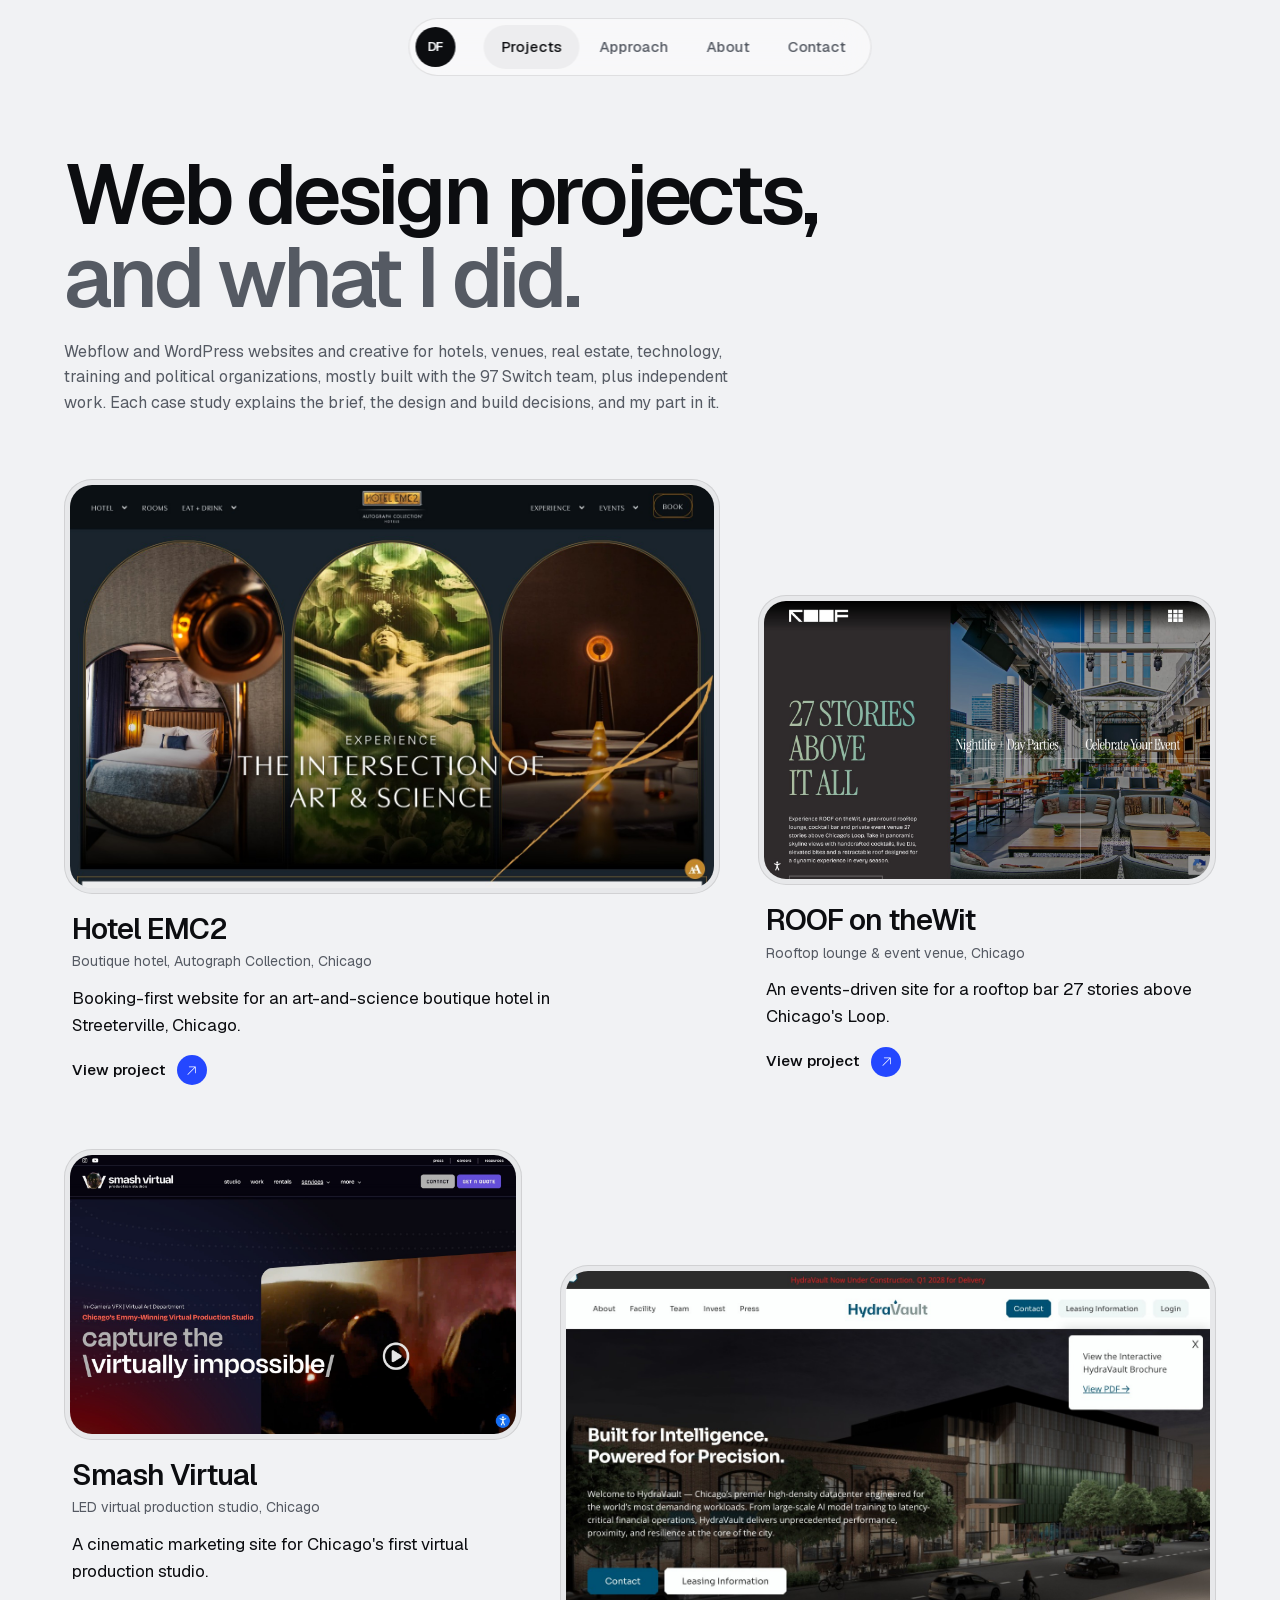
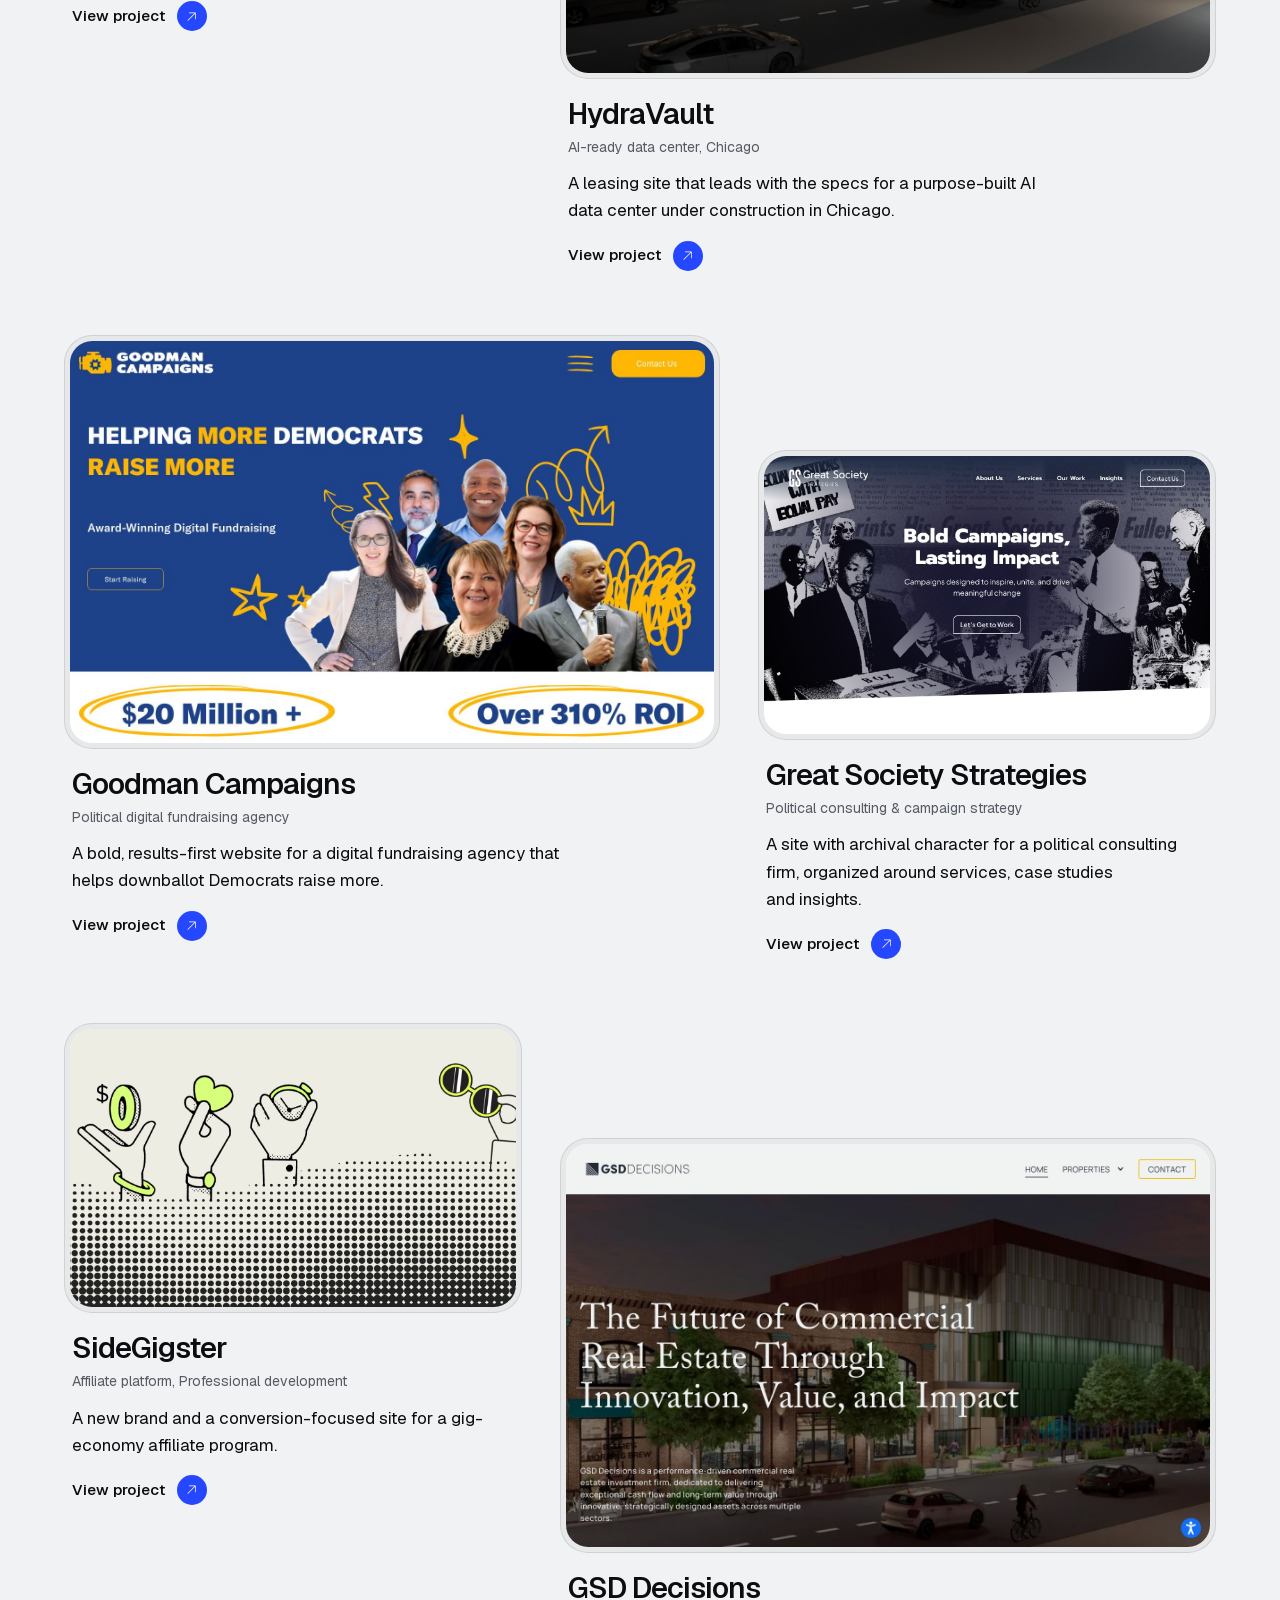
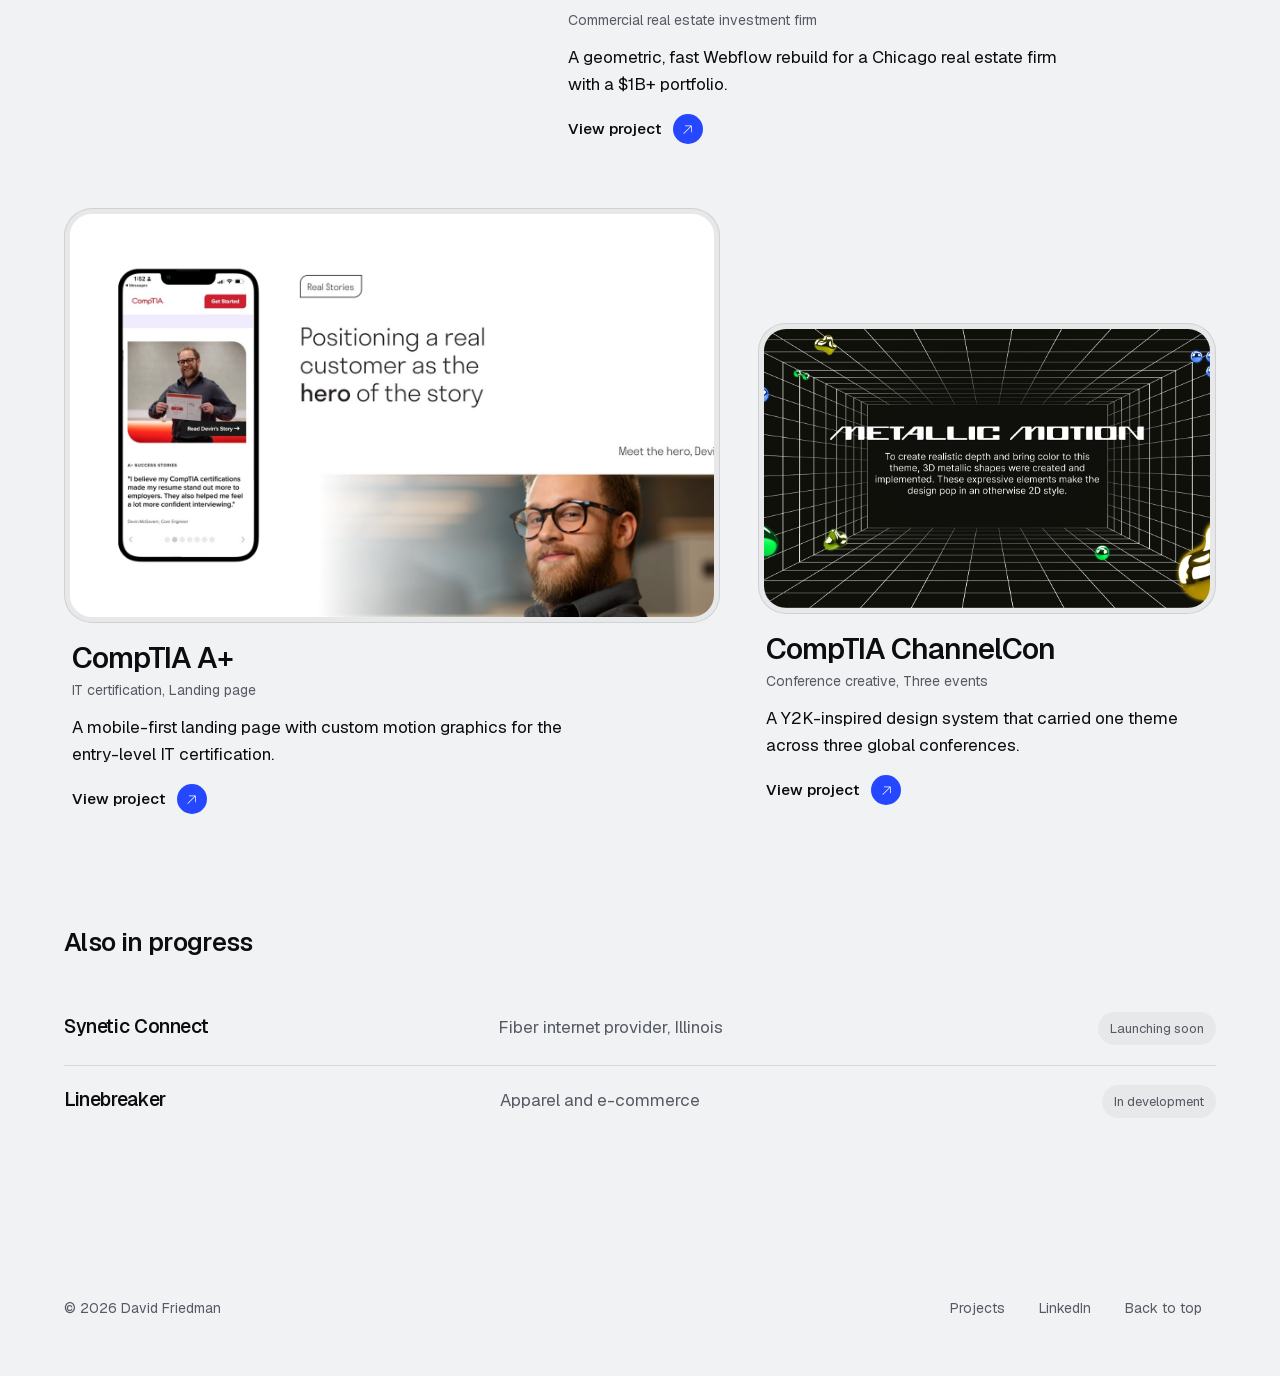
==== commit cd175503: "Add files via upload" ====
--- a/projects.html
+++ b/projects.html
@@ -3,35 +3,47 @@
 <head>
 <meta charset="utf-8">
 <meta name="viewport" content="width=device-width, initial-scale=1">
-<title>Projects | David Friedman</title>
-<meta name="description" content="Selected web design and creative projects by David Friedman, Lead Web Designer at 97 Switch: hospitality, real estate, technology and training.">
+<title>Web design projects: hospitality, real estate, tech | David Friedman</title>
+<meta name="description" content="Ten web design case studies by David Friedman, lead web designer at 97 Switch: Webflow and WordPress sites for hotels, venues, real estate, technology, training and political organizations.">
+<link rel="canonical" href="https://davidbenjaminfriedman.com/projects">
+<meta name="author" content="David Friedman">
+<meta name="robots" content="index, follow, max-image-preview:large">
 <meta name="theme-color" content="#f1f2f4" media="(prefers-color-scheme: light)">
 <meta name="theme-color" content="#0b0c0f" media="(prefers-color-scheme: dark)">
-<meta property="og:title" content="Projects | David Friedman">
-<meta property="og:description" content="Selected web design and creative projects by David Friedman, Lead Web Designer at 97 Switch: hospitality, real estate, technology and training.">
+<meta property="og:title" content="Web design projects: hospitality, real estate, tech | David Friedman">
+<meta property="og:description" content="Ten web design case studies by David Friedman, lead web designer at 97 Switch: Webflow and WordPress sites for hotels, venues, real estate, technology, training and political organizations.">
 <meta property="og:type" content="website">
-<link rel="stylesheet" href="styles.css">
+<meta property="og:site_name" content="David Friedman">
+<meta property="og:url" content="https://davidbenjaminfriedman.com/projects">
+<meta property="og:image" content="https://davidbenjaminfriedman.com/assets/glasses.jpg">
+<meta property="og:image:alt" content="Portrait of David Friedman">
+<meta name="twitter:card" content="summary_large_image">
+<meta name="twitter:title" content="Web design projects: hospitality, real estate, tech | David Friedman">
+<meta name="twitter:description" content="Ten web design case studies by David Friedman, lead web designer at 97 Switch: Webflow and WordPress sites for hotels, venues, real estate, technology, training and political organizations.">
+<meta name="twitter:image" content="https://davidbenjaminfriedman.com/assets/glasses.jpg">
+<script type="application/ld+json">{"@context":"https://schema.org","@graph":[{"@type":"CollectionPage","@id":"https://davidbenjaminfriedman.com/projects#page","name":"Web design projects by David Friedman","url":"https://davidbenjaminfriedman.com/projects","isPartOf":{"@id":"https://davidbenjaminfriedman.com/#website"},"about":{"@id":"https://davidbenjaminfriedman.com/#person"},"mainEntity":{"@type":"ItemList","itemListElement":[{"@type":"ListItem","position":1,"url":"https://davidbenjaminfriedman.com/projects/hotel-emc2","name":"Hotel EMC2"},{"@type":"ListItem","position":2,"url":"https://davidbenjaminfriedman.com/projects/roof-on-thewit","name":"ROOF on theWit"},{"@type":"ListItem","position":3,"url":"https://davidbenjaminfriedman.com/projects/smash-virtual","name":"Smash Virtual"},{"@type":"ListItem","position":4,"url":"https://davidbenjaminfriedman.com/projects/hydravault","name":"HydraVault"},{"@type":"ListItem","position":5,"url":"https://davidbenjaminfriedman.com/projects/goodman-campaigns","name":"Goodman Campaigns"},{"@type":"ListItem","position":6,"url":"https://davidbenjaminfriedman.com/projects/great-society-strategies","name":"Great Society Strategies"},{"@type":"ListItem","position":7,"url":"https://davidbenjaminfriedman.com/projects/sidegigster","name":"SideGigster"},{"@type":"ListItem","position":8,"url":"https://davidbenjaminfriedman.com/projects/ecd-company","name":"GSD Decisions"},{"@type":"ListItem","position":9,"url":"https://davidbenjaminfriedman.com/projects/comptia-a-plus","name":"CompTIA A+"},{"@type":"ListItem","position":10,"url":"https://davidbenjaminfriedman.com/projects/comptia-channelcon","name":"CompTIA ChannelCon"}]}},{"@type":"Person","@id":"https://davidbenjaminfriedman.com/#person","name":"David Friedman","url":"https://davidbenjaminfriedman.com/","image":"https://davidbenjaminfriedman.com/assets/glasses.jpg","jobTitle":"Lead Web Designer","description":"Lead web designer and Webflow and WordPress developer at 97 Switch, a Chicago digital agency. Designs, builds and maintains websites and builds AI-assisted workflows with Claude Code.","worksFor":{"@type":"Organization","name":"97 Switch","url":"https://97switch.com"},"alumniOf":{"@type":"CollegeOrUniversity","name":"University of Florida"},"homeLocation":{"@type":"Place","address":{"@type":"PostalAddress","addressLocality":"Tampa","addressRegion":"FL","addressCountry":"US"}},"knowsAbout":["Web design","Webflow","WordPress","UX design","UI design","Figma","Design systems","Information architecture","CMS development","SEO","Answer engine optimization","Web accessibility","QA testing","Claude Code","AI workflow design","Hospitality websites","Real estate websites","Technology websites","Client management"],"sameAs":["https://www.linkedin.com/in/david-b-friedman"]}]}</script>
+<link rel="stylesheet" href="/styles.css">
 <script>document.documentElement.classList.add('js')</script>
 </head>
 <body>
 <a class="skip" href="#top">Skip to content</a>
 
 <header class="nav">
-  <a class="nav__logo" href="index.html" aria-label="David Friedman, home">DF</a>
+  <a class="nav__logo" href="/" aria-label="David Friedman, home">DF</a>
   <nav class="nav__links" aria-label="Primary">
-    <a href="projects.html" aria-current="page">Projects</a>
-    <a href="index.html#approach">Approach</a>
-    <a href="index.html#about">About</a>
-    <a href="index.html#contact">Contact</a>
+    <a href="/projects" aria-current="page">Projects</a>
+    <a href="/#approach">Approach</a>
+    <a href="/#about">About</a>
+    <a href="/#contact">Contact</a>
   </nav>
 </header>
 
 <main id="top">
 <section class="wrap phead">
-  <h1 class="h-big" data-r>Selected work, <span class="soft">and what I did.</span></h1>
-  <p class="section-lede" data-r style="--d:.08s">Websites and creative for hotels, venues, real estate, technology, training and political organizations, mostly built with the 97 Switch team, plus independent work. Each project page explains the brief and my part in it.</p>
+  <h1 class="h-big" data-r>Web design projects, <span class="soft">and what I did.</span></h1>
+  <p class="section-lede" data-r style="--d:.08s">Webflow and WordPress websites and creative for hotels, venues, real estate, technology, training and political organizations, mostly built with the 97 Switch team, plus independent work. Each case study explains the brief, the design and build decisions, and my part in it.</p>
 </section>
-<section class="wrap"><div class="pgrid"><a class="pcard" href="projects/hotel-emc2.html" data-r style="--d:0.00s"><div class="shell"><div class="core"><img src="assets/emc2.jpg" alt="Hotel EMC2 homepage with three arched images and the headline The Intersection of Art and Science" width="1440" height="900" loading="lazy" decoding="async"></div></div><div class="pcard__meta"><h3>Hotel EMC2</h3><p class="pcard__kind">Boutique hotel, Autograph Collection, Chicago</p><p class="pcard__sum">Booking-first website for an art-and-science boutique hotel in Streeterville, Chicago.</p><span class="pcard__go">View project <span class="btn__ico btn__ico--sm"><svg class="ico" aria-hidden="true" focusable="false" xmlns="http://www.w3.org/2000/svg" viewBox="0 0 256 256" fill="currentColor"><path d="M198,64V168a6,6,0,0,1-12,0V78.48L68.24,196.24a6,6,0,0,1-8.48-8.48L177.52,70H88a6,6,0,0,1,0-12H192A6,6,0,0,1,198,64Z"/></svg></span></span></div></a><a class="pcard" href="projects/roof-on-thewit.html" data-r style="--d:0.08s"><div class="shell"><div class="core"><img src="assets/roof.jpg" alt="ROOF on theWit homepage with the headline 27 Stories Above It All beside a rooftop lounge photo" width="1440" height="900" loading="lazy" decoding="async"></div></div><div class="pcard__meta"><h3>ROOF on theWit</h3><p class="pcard__kind">Rooftop lounge &amp; event venue, Chicago</p><p class="pcard__sum">An events-driven site for a rooftop bar 27 stories above Chicago&#x27;s Loop.</p><span class="pcard__go">View project <span class="btn__ico btn__ico--sm"><svg class="ico" aria-hidden="true" focusable="false" xmlns="http://www.w3.org/2000/svg" viewBox="0 0 256 256" fill="currentColor"><path d="M198,64V168a6,6,0,0,1-12,0V78.48L68.24,196.24a6,6,0,0,1-8.48-8.48L177.52,70H88a6,6,0,0,1,0-12H192A6,6,0,0,1,198,64Z"/></svg></span></span></div></a><a class="pcard" href="projects/smash-virtual.html" data-r style="--d:0.00s"><div class="shell"><div class="core"><img src="assets/smash.jpg" alt="Smash Virtual homepage with the headline capture the virtually impossible" width="1440" height="900" loading="lazy" decoding="async"></div></div><div class="pcard__meta"><h3>Smash Virtual</h3><p class="pcard__kind">LED virtual production studio, Chicago</p><p class="pcard__sum">A cinematic marketing site for Chicago&#x27;s first virtual production studio.</p><span class="pcard__go">View project <span class="btn__ico btn__ico--sm"><svg class="ico" aria-hidden="true" focusable="false" xmlns="http://www.w3.org/2000/svg" viewBox="0 0 256 256" fill="currentColor"><path d="M198,64V168a6,6,0,0,1-12,0V78.48L68.24,196.24a6,6,0,0,1-8.48-8.48L177.52,70H88a6,6,0,0,1,0-12H192A6,6,0,0,1,198,64Z"/></svg></span></span></div></a><a class="pcard" href="projects/hydravault.html" data-r style="--d:0.08s"><div class="shell"><div class="core"><img src="assets/hydravault.jpg" alt="HydraVault homepage with the headline Built for Intelligence, Powered for Precision over a rendering of the data center" width="1440" height="900" loading="lazy" decoding="async"></div></div><div class="pcard__meta"><h3>HydraVault</h3><p class="pcard__kind">AI-ready data center, Chicago</p><p class="pcard__sum">A leasing site that leads with the specs for a purpose-built AI data center under construction in Chicago.</p><span class="pcard__go">View project <span class="btn__ico btn__ico--sm"><svg class="ico" aria-hidden="true" focusable="false" xmlns="http://www.w3.org/2000/svg" viewBox="0 0 256 256" fill="currentColor"><path d="M198,64V168a6,6,0,0,1-12,0V78.48L68.24,196.24a6,6,0,0,1-8.48-8.48L177.52,70H88a6,6,0,0,1,0-12H192A6,6,0,0,1,198,64Z"/></svg></span></span></div></a><a class="pcard" href="projects/goodman-campaigns.html" data-r style="--d:0.00s"><div class="shell"><div class="core"><img src="assets/goodman-campaigns.jpg" alt="Goodman Campaigns homepage with the headline Helping More Democrats Raise More beside a group of candidates" width="1440" height="900" loading="lazy" decoding="async"></div></div><div class="pcard__meta"><h3>Goodman Campaigns</h3><p class="pcard__kind">Political digital fundraising agency</p><p class="pcard__sum">A bold, results-first website for a digital fundraising agency that helps downballot Democrats raise more.</p><span class="pcard__go">View project <span class="btn__ico btn__ico--sm"><svg class="ico" aria-hidden="true" focusable="false" xmlns="http://www.w3.org/2000/svg" viewBox="0 0 256 256" fill="currentColor"><path d="M198,64V168a6,6,0,0,1-12,0V78.48L68.24,196.24a6,6,0,0,1-8.48-8.48L177.52,70H88a6,6,0,0,1,0-12H192A6,6,0,0,1,198,64Z"/></svg></span></span></div></a><a class="pcard" href="projects/great-society-strategies.html" data-r style="--d:0.08s"><div class="shell"><div class="core"><img src="assets/great-society-strategies.jpg" alt="Great Society Strategies homepage with the headline Bold Campaigns, Lasting Impact over an archival collage" width="1440" height="900" loading="lazy" decoding="async"></div></div><div class="pcard__meta"><h3>Great Society Strategies</h3><p class="pcard__kind">Political consulting &amp; campaign strategy</p><p class="pcard__sum">A site with archival character for a political consulting firm, organized around services, case studies and insights.</p><span class="pcard__go">View project <span class="btn__ico btn__ico--sm"><svg class="ico" aria-hidden="true" focusable="false" xmlns="http://www.w3.org/2000/svg" viewBox="0 0 256 256" fill="currentColor"><path d="M198,64V168a6,6,0,0,1-12,0V78.48L68.24,196.24a6,6,0,0,1-8.48-8.48L177.52,70H88a6,6,0,0,1,0-12H192A6,6,0,0,1,198,64Z"/></svg></span></span></div></a><a class="pcard" href="projects/sidegigster.html" data-r style="--d:0.00s"><div class="shell"><div class="core"><img src="assets/sidegigster-g0.jpg" alt="SideGigster project visual" width="1600" height="800" loading="lazy" decoding="async"></div></div><div class="pcard__meta"><h3>SideGigster</h3><p class="pcard__kind">Affiliate platform, Professional development</p><p class="pcard__sum">A new brand and a conversion-focused site for a gig-economy affiliate program.</p><span class="pcard__go">View project <span class="btn__ico btn__ico--sm"><svg class="ico" aria-hidden="true" focusable="false" xmlns="http://www.w3.org/2000/svg" viewBox="0 0 256 256" fill="currentColor"><path d="M198,64V168a6,6,0,0,1-12,0V78.48L68.24,196.24a6,6,0,0,1-8.48-8.48L177.52,70H88a6,6,0,0,1,0-12H192A6,6,0,0,1,198,64Z"/></svg></span></span></div></a><a class="pcard" href="projects/ecd-company.html" data-r style="--d:0.08s"><div class="shell"><div class="core"><img src="assets/gsd-decisions.jpg" alt="GSD Decisions website homepage" width="1440" height="900" loading="lazy" decoding="async"></div></div><div class="pcard__meta"><h3>GSD Decisions</h3><p class="pcard__kind">Commercial real estate investment firm</p><p class="pcard__sum">A geometric, fast Webflow rebuild for a Chicago real estate firm with a $1B+ portfolio.</p><span class="pcard__go">View project <span class="btn__ico btn__ico--sm"><svg class="ico" aria-hidden="true" focusable="false" xmlns="http://www.w3.org/2000/svg" viewBox="0 0 256 256" fill="currentColor"><path d="M198,64V168a6,6,0,0,1-12,0V78.48L68.24,196.24a6,6,0,0,1-8.48-8.48L177.52,70H88a6,6,0,0,1,0-12H192A6,6,0,0,1,198,64Z"/></svg></span></span></div></a><a class="pcard" href="projects/comptia-a-plus.html" data-r style="--d:0.00s"><div class="shell"><div class="core"><img src="assets/comptia-a-plus-g0.jpg" alt="CompTIA A+ project visual" width="1600" height="900" loading="lazy" decoding="async"></div></div><div class="pcard__meta"><h3>CompTIA A+</h3><p class="pcard__kind">IT certification, Landing page</p><p class="pcard__sum">A mobile-first landing page with custom motion graphics for the entry-level IT certification.</p><span class="pcard__go">View project <span class="btn__ico btn__ico--sm"><svg class="ico" aria-hidden="true" focusable="false" xmlns="http://www.w3.org/2000/svg" viewBox="0 0 256 256" fill="currentColor"><path d="M198,64V168a6,6,0,0,1-12,0V78.48L68.24,196.24a6,6,0,0,1-8.48-8.48L177.52,70H88a6,6,0,0,1,0-12H192A6,6,0,0,1,198,64Z"/></svg></span></span></div></a><a class="pcard" href="projects/comptia-channelcon.html" data-r style="--d:0.08s"><div class="shell"><div class="core"><img src="assets/comptia-channelcon-g0.jpg" alt="CompTIA ChannelCon project visual" width="1600" height="800" loading="lazy" decoding="async"></div></div><div class="pcard__meta"><h3>CompTIA ChannelCon</h3><p class="pcard__kind">Conference creative, Three events</p><p class="pcard__sum">A Y2K-inspired design system that carried one theme across three global conferences.</p><span class="pcard__go">View project <span class="btn__ico btn__ico--sm"><svg class="ico" aria-hidden="true" focusable="false" xmlns="http://www.w3.org/2000/svg" viewBox="0 0 256 256" fill="currentColor"><path d="M198,64V168a6,6,0,0,1-12,0V78.48L68.24,196.24a6,6,0,0,1-8.48-8.48L177.52,70H88a6,6,0,0,1,0-12H192A6,6,0,0,1,198,64Z"/></svg></span></span></div></a></div></section>
+<section class="wrap"><div class="pgrid"><a class="pcard" href="/projects/hotel-emc2" data-r style="--d:0.00s"><div class="shell"><div class="core"><img src="/assets/emc2.jpg" alt="Hotel EMC2 homepage with three arched images and the headline The Intersection of Art and Science" width="1440" height="900" loading="lazy" decoding="async"></div></div><div class="pcard__meta"><h3>Hotel EMC2</h3><p class="pcard__kind">Boutique hotel, Autograph Collection, Chicago</p><p class="pcard__sum">Booking-first website for an art-and-science boutique hotel in Streeterville, Chicago.</p><span class="pcard__go">View project <span class="btn__ico btn__ico--sm"><svg class="ico" aria-hidden="true" focusable="false" xmlns="http://www.w3.org/2000/svg" viewBox="0 0 256 256" fill="currentColor"><path d="M198,64V168a6,6,0,0,1-12,0V78.48L68.24,196.24a6,6,0,0,1-8.48-8.48L177.52,70H88a6,6,0,0,1,0-12H192A6,6,0,0,1,198,64Z"/></svg></span></span></div></a><a class="pcard" href="/projects/roof-on-thewit" data-r style="--d:0.08s"><div class="shell"><div class="core"><img src="/assets/roof.jpg" alt="ROOF on theWit homepage with the headline 27 Stories Above It All beside a rooftop lounge photo" width="1440" height="900" loading="lazy" decoding="async"></div></div><div class="pcard__meta"><h3>ROOF on theWit</h3><p class="pcard__kind">Rooftop lounge &amp; event venue, Chicago</p><p class="pcard__sum">An events-driven site for a rooftop bar 27 stories above Chicago&#x27;s Loop.</p><span class="pcard__go">View project <span class="btn__ico btn__ico--sm"><svg class="ico" aria-hidden="true" focusable="false" xmlns="http://www.w3.org/2000/svg" viewBox="0 0 256 256" fill="currentColor"><path d="M198,64V168a6,6,0,0,1-12,0V78.48L68.24,196.24a6,6,0,0,1-8.48-8.48L177.52,70H88a6,6,0,0,1,0-12H192A6,6,0,0,1,198,64Z"/></svg></span></span></div></a><a class="pcard" href="/projects/smash-virtual" data-r style="--d:0.00s"><div class="shell"><div class="core"><img src="/assets/smash.jpg" alt="Smash Virtual homepage with the headline capture the virtually impossible" width="1440" height="900" loading="lazy" decoding="async"></div></div><div class="pcard__meta"><h3>Smash Virtual</h3><p class="pcard__kind">LED virtual production studio, Chicago</p><p class="pcard__sum">A cinematic marketing site for Chicago&#x27;s first virtual production studio.</p><span class="pcard__go">View project <span class="btn__ico btn__ico--sm"><svg class="ico" aria-hidden="true" focusable="false" xmlns="http://www.w3.org/2000/svg" viewBox="0 0 256 256" fill="currentColor"><path d="M198,64V168a6,6,0,0,1-12,0V78.48L68.24,196.24a6,6,0,0,1-8.48-8.48L177.52,70H88a6,6,0,0,1,0-12H192A6,6,0,0,1,198,64Z"/></svg></span></span></div></a><a class="pcard" href="/projects/hydravault" data-r style="--d:0.08s"><div class="shell"><div class="core"><img src="/assets/hydravault.jpg" alt="HydraVault homepage with the headline Built for Intelligence, Powered for Precision over a rendering of the data center" width="1440" height="900" loading="lazy" decoding="async"></div></div><div class="pcard__meta"><h3>HydraVault</h3><p class="pcard__kind">AI-ready data center, Chicago</p><p class="pcard__sum">A leasing site that leads with the specs for a purpose-built AI data center under construction in Chicago.</p><span class="pcard__go">View project <span class="btn__ico btn__ico--sm"><svg class="ico" aria-hidden="true" focusable="false" xmlns="http://www.w3.org/2000/svg" viewBox="0 0 256 256" fill="currentColor"><path d="M198,64V168a6,6,0,0,1-12,0V78.48L68.24,196.24a6,6,0,0,1-8.48-8.48L177.52,70H88a6,6,0,0,1,0-12H192A6,6,0,0,1,198,64Z"/></svg></span></span></div></a><a class="pcard" href="/projects/goodman-campaigns" data-r style="--d:0.00s"><div class="shell"><div class="core"><img src="/assets/goodman-campaigns.jpg" alt="Goodman Campaigns homepage with the headline Helping More Democrats Raise More beside a group of candidates" width="1440" height="900" loading="lazy" decoding="async"></div></div><div class="pcard__meta"><h3>Goodman Campaigns</h3><p class="pcard__kind">Political digital fundraising agency</p><p class="pcard__sum">A bold, results-first website for a digital fundraising agency that helps downballot Democrats raise more.</p><span class="pcard__go">View project <span class="btn__ico btn__ico--sm"><svg class="ico" aria-hidden="true" focusable="false" xmlns="http://www.w3.org/2000/svg" viewBox="0 0 256 256" fill="currentColor"><path d="M198,64V168a6,6,0,0,1-12,0V78.48L68.24,196.24a6,6,0,0,1-8.48-8.48L177.52,70H88a6,6,0,0,1,0-12H192A6,6,0,0,1,198,64Z"/></svg></span></span></div></a><a class="pcard" href="/projects/great-society-strategies" data-r style="--d:0.08s"><div class="shell"><div class="core"><img src="/assets/great-society-strategies.jpg" alt="Great Society Strategies homepage with the headline Bold Campaigns, Lasting Impact over an archival collage" width="1440" height="900" loading="lazy" decoding="async"></div></div><div class="pcard__meta"><h3>Great Society Strategies</h3><p class="pcard__kind">Political consulting &amp; campaign strategy</p><p class="pcard__sum">A site with archival character for a political consulting firm, organized around services, case studies and insights.</p><span class="pcard__go">View project <span class="btn__ico btn__ico--sm"><svg class="ico" aria-hidden="true" focusable="false" xmlns="http://www.w3.org/2000/svg" viewBox="0 0 256 256" fill="currentColor"><path d="M198,64V168a6,6,0,0,1-12,0V78.48L68.24,196.24a6,6,0,0,1-8.48-8.48L177.52,70H88a6,6,0,0,1,0-12H192A6,6,0,0,1,198,64Z"/></svg></span></span></div></a><a class="pcard" href="/projects/sidegigster" data-r style="--d:0.00s"><div class="shell"><div class="core"><img src="/assets/sidegigster-g0.jpg" alt="SideGigster project visual" width="1600" height="800" loading="lazy" decoding="async"></div></div><div class="pcard__meta"><h3>SideGigster</h3><p class="pcard__kind">Affiliate platform, Professional development</p><p class="pcard__sum">A new brand and a conversion-focused site for a gig-economy affiliate program.</p><span class="pcard__go">View project <span class="btn__ico btn__ico--sm"><svg class="ico" aria-hidden="true" focusable="false" xmlns="http://www.w3.org/2000/svg" viewBox="0 0 256 256" fill="currentColor"><path d="M198,64V168a6,6,0,0,1-12,0V78.48L68.24,196.24a6,6,0,0,1-8.48-8.48L177.52,70H88a6,6,0,0,1,0-12H192A6,6,0,0,1,198,64Z"/></svg></span></span></div></a><a class="pcard" href="/projects/ecd-company" data-r style="--d:0.08s"><div class="shell"><div class="core"><img src="/assets/gsd-decisions.jpg" alt="GSD Decisions website homepage" width="1440" height="900" loading="lazy" decoding="async"></div></div><div class="pcard__meta"><h3>GSD Decisions</h3><p class="pcard__kind">Commercial real estate investment firm</p><p class="pcard__sum">A geometric, fast Webflow rebuild for a Chicago real estate firm with a $1B+ portfolio.</p><span class="pcard__go">View project <span class="btn__ico btn__ico--sm"><svg class="ico" aria-hidden="true" focusable="false" xmlns="http://www.w3.org/2000/svg" viewBox="0 0 256 256" fill="currentColor"><path d="M198,64V168a6,6,0,0,1-12,0V78.48L68.24,196.24a6,6,0,0,1-8.48-8.48L177.52,70H88a6,6,0,0,1,0-12H192A6,6,0,0,1,198,64Z"/></svg></span></span></div></a><a class="pcard" href="/projects/comptia-a-plus" data-r style="--d:0.00s"><div class="shell"><div class="core"><img src="/assets/comptia-a-plus-g0.jpg" alt="CompTIA A+ project visual" width="1600" height="900" loading="lazy" decoding="async"></div></div><div class="pcard__meta"><h3>CompTIA A+</h3><p class="pcard__kind">IT certification, Landing page</p><p class="pcard__sum">A mobile-first landing page with custom motion graphics for the entry-level IT certification.</p><span class="pcard__go">View project <span class="btn__ico btn__ico--sm"><svg class="ico" aria-hidden="true" focusable="false" xmlns="http://www.w3.org/2000/svg" viewBox="0 0 256 256" fill="currentColor"><path d="M198,64V168a6,6,0,0,1-12,0V78.48L68.24,196.24a6,6,0,0,1-8.48-8.48L177.52,70H88a6,6,0,0,1,0-12H192A6,6,0,0,1,198,64Z"/></svg></span></span></div></a><a class="pcard" href="/projects/comptia-channelcon" data-r style="--d:0.08s"><div class="shell"><div class="core"><img src="/assets/comptia-channelcon-g0.jpg" alt="CompTIA ChannelCon project visual" width="1600" height="800" loading="lazy" decoding="async"></div></div><div class="pcard__meta"><h3>CompTIA ChannelCon</h3><p class="pcard__kind">Conference creative, Three events</p><p class="pcard__sum">A Y2K-inspired design system that carried one theme across three global conferences.</p><span class="pcard__go">View project <span class="btn__ico btn__ico--sm"><svg class="ico" aria-hidden="true" focusable="false" xmlns="http://www.w3.org/2000/svg" viewBox="0 0 256 256" fill="currentColor"><path d="M198,64V168a6,6,0,0,1-12,0V78.48L68.24,196.24a6,6,0,0,1-8.48-8.48L177.52,70H88a6,6,0,0,1,0-12H192A6,6,0,0,1,198,64Z"/></svg></span></span></div></a></div></section>
 <section class="band"><div class="wrap">
   <h2 class="h-sec">Also in progress</h2>
   <ul class="inprog">
@@ -44,12 +56,12 @@
 <footer class="foot">
   <span>© 2026 David Friedman</span>
   <nav aria-label="Footer">
-    <a href="projects.html">Projects</a>
+    <a href="/projects">Projects</a>
     <a href="https://www.linkedin.com/in/david-b-friedman" target="_blank" rel="noopener">LinkedIn</a>
     <a href="#top">Back to top</a>
   </nav>
 </footer>
 
-<script src="main.js"></script>
+<script src="/main.js"></script>
 </body>
 </html>
--- a/styles.css
+++ b/styles.css
@@ -289,3 +289,13 @@
 @media (prefers-reduced-transparency:reduce){
   .nav{background:var(--surface);-webkit-backdrop-filter:none;backdrop-filter:none}
 }
+
+/* FAQ (details/summary, no JS) */
+.faq{display:grid}
+.faq details{padding-block:clamp(18px,2.2vw,26px);box-shadow:inset 0 -1px 0 var(--line)}
+.faq details:first-child{padding-top:6px}
+.faq summary{cursor:pointer;list-style:none;display:flex;justify-content:space-between;gap:20px;align-items:center;font-size:clamp(1.1rem,1.6vw,1.35rem);font-weight:540;letter-spacing:-.01em;min-height:44px}
+.faq summary::-webkit-details-marker{display:none}
+.faq summary::after{content:"";flex:none;width:12px;height:12px;border-right:1.5px solid var(--mute);border-bottom:1.5px solid var(--mute);transform:rotate(45deg) translateY(-3px);transition:transform .5s var(--ease)}
+.faq details[open] summary::after{transform:rotate(-135deg) translateY(-3px)}
+.faq p{color:var(--mute);max-width:56ch;margin-top:12px}
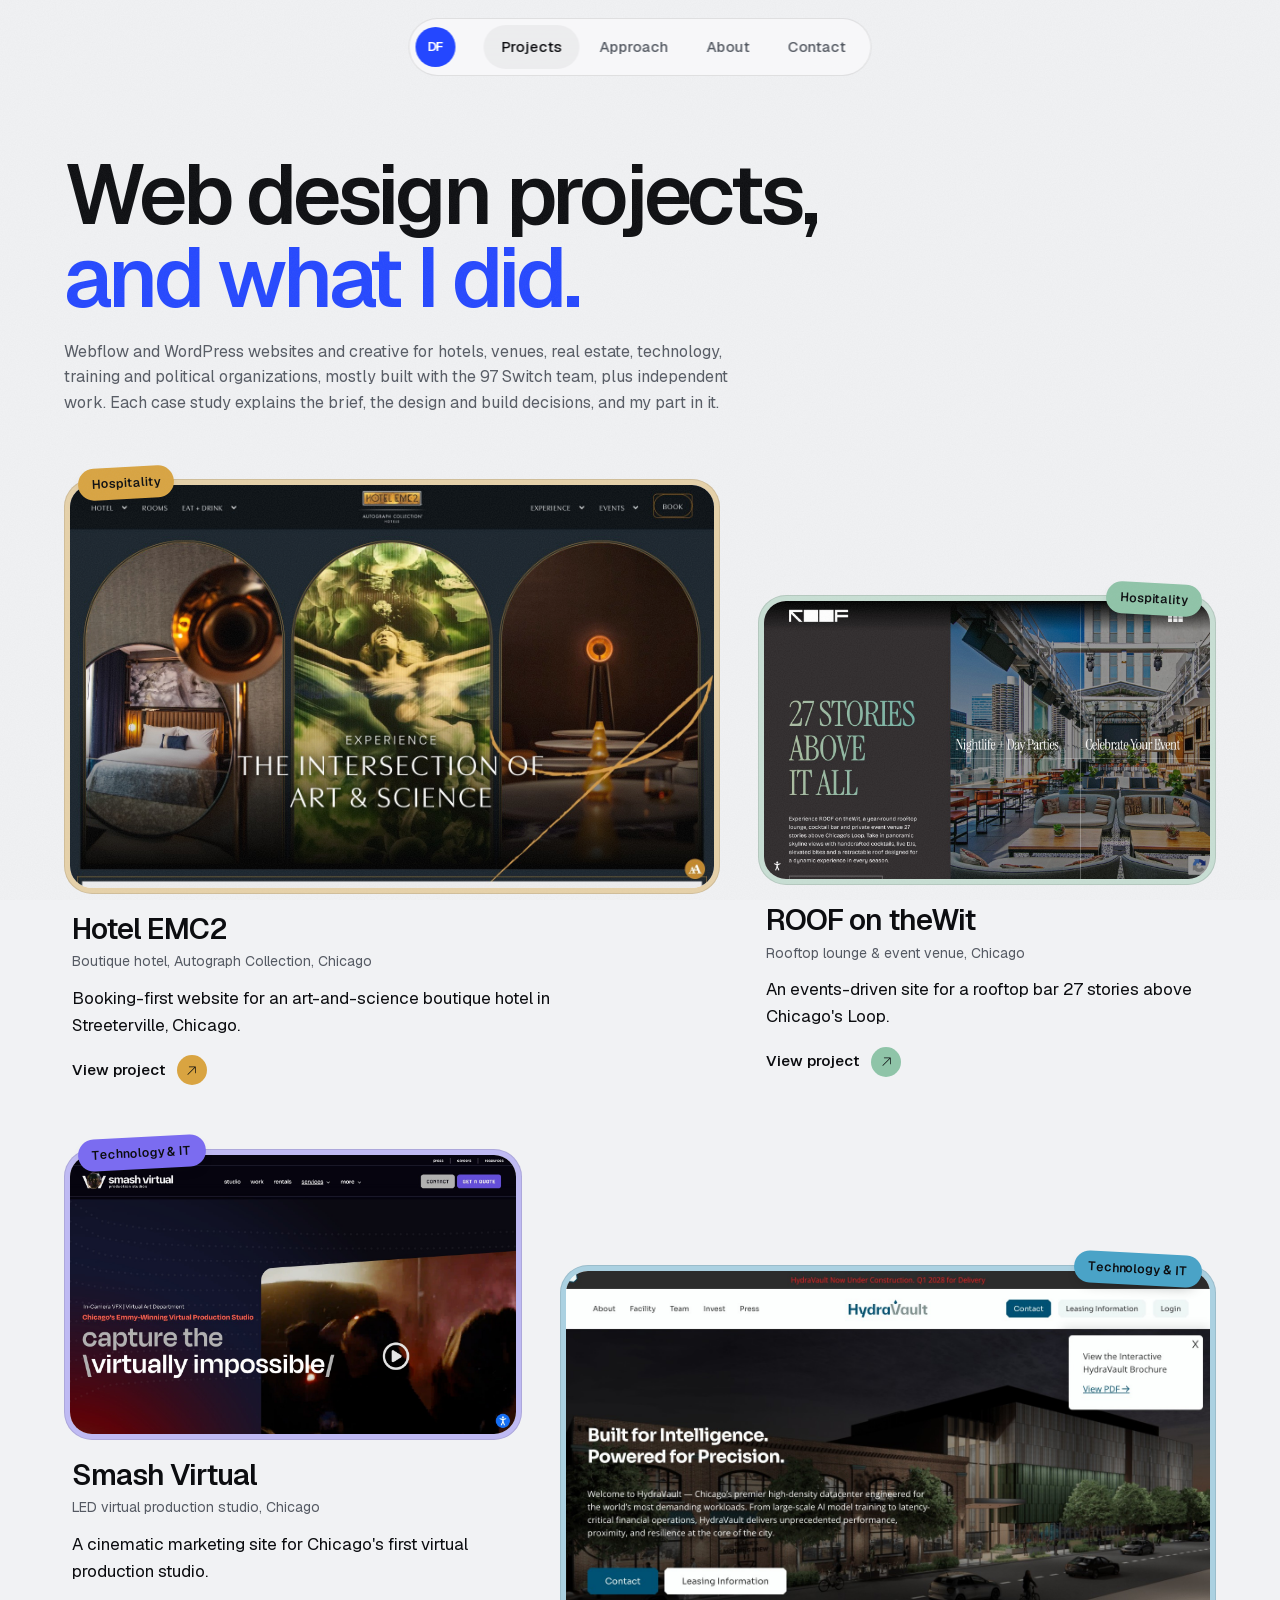
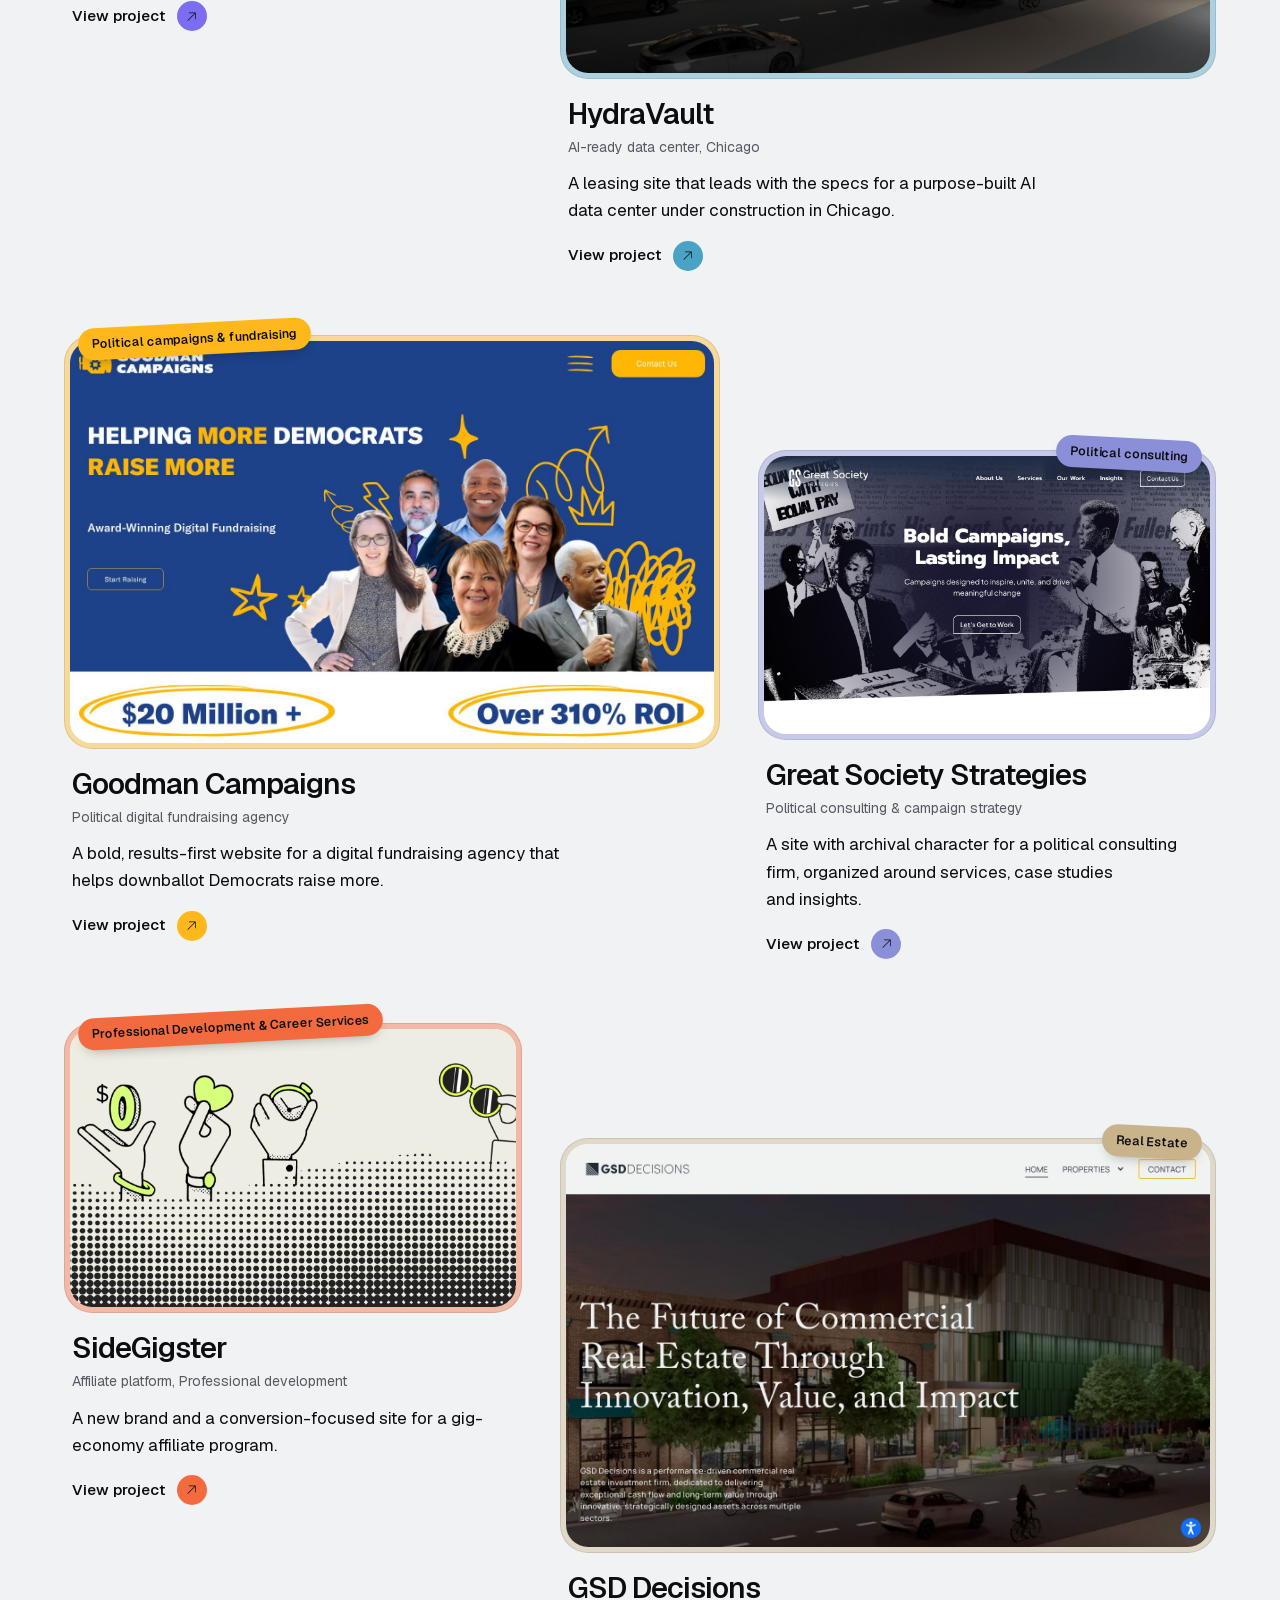
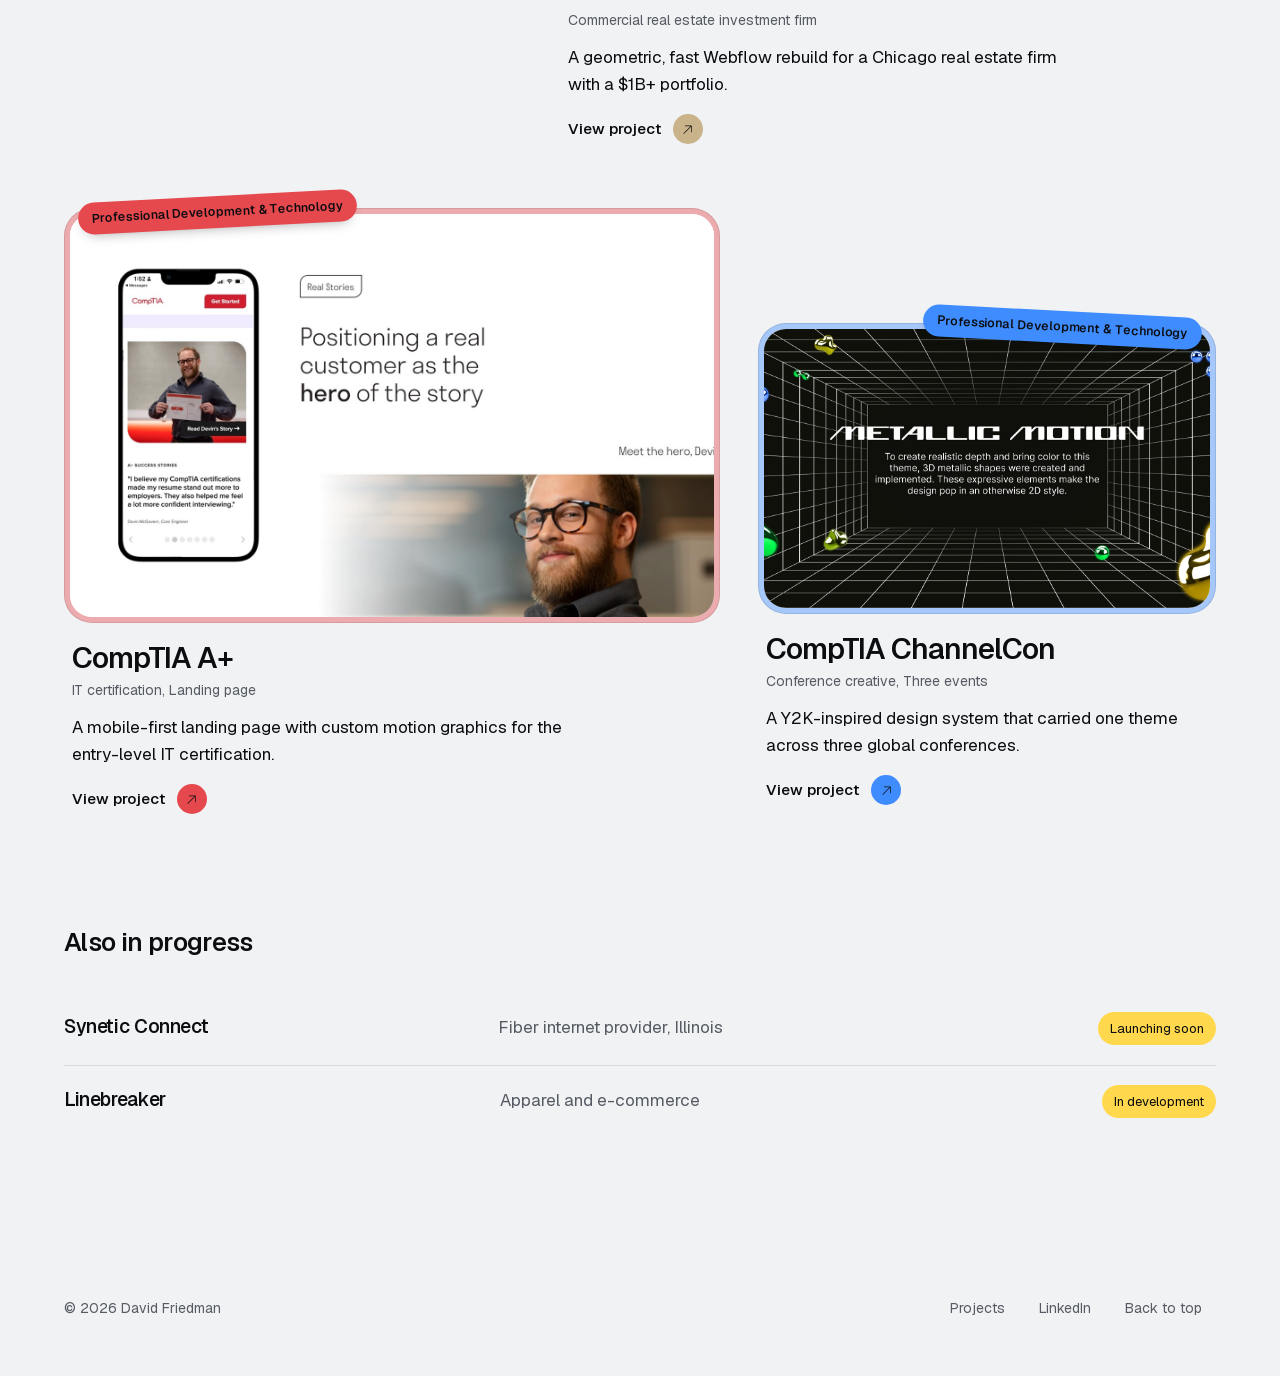
==== commit c662a617: "Add files via upload" ====
--- a/projects.html
+++ b/projects.html
@@ -7,6 +7,7 @@
 <meta name="description" content="Ten web design case studies by David Friedman, lead web designer at 97 Switch: Webflow and WordPress sites for hotels, venues, real estate, technology, training and political organizations.">
 <link rel="canonical" href="https://davidbenjaminfriedman.com/projects">
 <meta name="author" content="David Friedman">
+<meta name="google-site-verification" content="6OicQnqHjsJPrgaq51buBfql6UHuRXyiXFmhLPpCuVk">
 <meta name="robots" content="index, follow, max-image-preview:large">
 <meta name="theme-color" content="#f1f2f4" media="(prefers-color-scheme: light)">
 <meta name="theme-color" content="#0b0c0f" media="(prefers-color-scheme: dark)">
@@ -43,7 +44,7 @@
   <h1 class="h-big" data-r>Web design projects, <span class="soft">and what I did.</span></h1>
   <p class="section-lede" data-r style="--d:.08s">Webflow and WordPress websites and creative for hotels, venues, real estate, technology, training and political organizations, mostly built with the 97 Switch team, plus independent work. Each case study explains the brief, the design and build decisions, and my part in it.</p>
 </section>
-<section class="wrap"><div class="pgrid"><a class="pcard" href="/projects/hotel-emc2" data-r style="--d:0.00s"><div class="shell"><div class="core"><img src="/assets/emc2.jpg" alt="Hotel EMC2 homepage with three arched images and the headline The Intersection of Art and Science" width="1440" height="900" loading="lazy" decoding="async"></div></div><div class="pcard__meta"><h3>Hotel EMC2</h3><p class="pcard__kind">Boutique hotel, Autograph Collection, Chicago</p><p class="pcard__sum">Booking-first website for an art-and-science boutique hotel in Streeterville, Chicago.</p><span class="pcard__go">View project <span class="btn__ico btn__ico--sm"><svg class="ico" aria-hidden="true" focusable="false" xmlns="http://www.w3.org/2000/svg" viewBox="0 0 256 256" fill="currentColor"><path d="M198,64V168a6,6,0,0,1-12,0V78.48L68.24,196.24a6,6,0,0,1-8.48-8.48L177.52,70H88a6,6,0,0,1,0-12H192A6,6,0,0,1,198,64Z"/></svg></span></span></div></a><a class="pcard" href="/projects/roof-on-thewit" data-r style="--d:0.08s"><div class="shell"><div class="core"><img src="/assets/roof.jpg" alt="ROOF on theWit homepage with the headline 27 Stories Above It All beside a rooftop lounge photo" width="1440" height="900" loading="lazy" decoding="async"></div></div><div class="pcard__meta"><h3>ROOF on theWit</h3><p class="pcard__kind">Rooftop lounge &amp; event venue, Chicago</p><p class="pcard__sum">An events-driven site for a rooftop bar 27 stories above Chicago&#x27;s Loop.</p><span class="pcard__go">View project <span class="btn__ico btn__ico--sm"><svg class="ico" aria-hidden="true" focusable="false" xmlns="http://www.w3.org/2000/svg" viewBox="0 0 256 256" fill="currentColor"><path d="M198,64V168a6,6,0,0,1-12,0V78.48L68.24,196.24a6,6,0,0,1-8.48-8.48L177.52,70H88a6,6,0,0,1,0-12H192A6,6,0,0,1,198,64Z"/></svg></span></span></div></a><a class="pcard" href="/projects/smash-virtual" data-r style="--d:0.00s"><div class="shell"><div class="core"><img src="/assets/smash.jpg" alt="Smash Virtual homepage with the headline capture the virtually impossible" width="1440" height="900" loading="lazy" decoding="async"></div></div><div class="pcard__meta"><h3>Smash Virtual</h3><p class="pcard__kind">LED virtual production studio, Chicago</p><p class="pcard__sum">A cinematic marketing site for Chicago&#x27;s first virtual production studio.</p><span class="pcard__go">View project <span class="btn__ico btn__ico--sm"><svg class="ico" aria-hidden="true" focusable="false" xmlns="http://www.w3.org/2000/svg" viewBox="0 0 256 256" fill="currentColor"><path d="M198,64V168a6,6,0,0,1-12,0V78.48L68.24,196.24a6,6,0,0,1-8.48-8.48L177.52,70H88a6,6,0,0,1,0-12H192A6,6,0,0,1,198,64Z"/></svg></span></span></div></a><a class="pcard" href="/projects/hydravault" data-r style="--d:0.08s"><div class="shell"><div class="core"><img src="/assets/hydravault.jpg" alt="HydraVault homepage with the headline Built for Intelligence, Powered for Precision over a rendering of the data center" width="1440" height="900" loading="lazy" decoding="async"></div></div><div class="pcard__meta"><h3>HydraVault</h3><p class="pcard__kind">AI-ready data center, Chicago</p><p class="pcard__sum">A leasing site that leads with the specs for a purpose-built AI data center under construction in Chicago.</p><span class="pcard__go">View project <span class="btn__ico btn__ico--sm"><svg class="ico" aria-hidden="true" focusable="false" xmlns="http://www.w3.org/2000/svg" viewBox="0 0 256 256" fill="currentColor"><path d="M198,64V168a6,6,0,0,1-12,0V78.48L68.24,196.24a6,6,0,0,1-8.48-8.48L177.52,70H88a6,6,0,0,1,0-12H192A6,6,0,0,1,198,64Z"/></svg></span></span></div></a><a class="pcard" href="/projects/goodman-campaigns" data-r style="--d:0.00s"><div class="shell"><div class="core"><img src="/assets/goodman-campaigns.jpg" alt="Goodman Campaigns homepage with the headline Helping More Democrats Raise More beside a group of candidates" width="1440" height="900" loading="lazy" decoding="async"></div></div><div class="pcard__meta"><h3>Goodman Campaigns</h3><p class="pcard__kind">Political digital fundraising agency</p><p class="pcard__sum">A bold, results-first website for a digital fundraising agency that helps downballot Democrats raise more.</p><span class="pcard__go">View project <span class="btn__ico btn__ico--sm"><svg class="ico" aria-hidden="true" focusable="false" xmlns="http://www.w3.org/2000/svg" viewBox="0 0 256 256" fill="currentColor"><path d="M198,64V168a6,6,0,0,1-12,0V78.48L68.24,196.24a6,6,0,0,1-8.48-8.48L177.52,70H88a6,6,0,0,1,0-12H192A6,6,0,0,1,198,64Z"/></svg></span></span></div></a><a class="pcard" href="/projects/great-society-strategies" data-r style="--d:0.08s"><div class="shell"><div class="core"><img src="/assets/great-society-strategies.jpg" alt="Great Society Strategies homepage with the headline Bold Campaigns, Lasting Impact over an archival collage" width="1440" height="900" loading="lazy" decoding="async"></div></div><div class="pcard__meta"><h3>Great Society Strategies</h3><p class="pcard__kind">Political consulting &amp; campaign strategy</p><p class="pcard__sum">A site with archival character for a political consulting firm, organized around services, case studies and insights.</p><span class="pcard__go">View project <span class="btn__ico btn__ico--sm"><svg class="ico" aria-hidden="true" focusable="false" xmlns="http://www.w3.org/2000/svg" viewBox="0 0 256 256" fill="currentColor"><path d="M198,64V168a6,6,0,0,1-12,0V78.48L68.24,196.24a6,6,0,0,1-8.48-8.48L177.52,70H88a6,6,0,0,1,0-12H192A6,6,0,0,1,198,64Z"/></svg></span></span></div></a><a class="pcard" href="/projects/sidegigster" data-r style="--d:0.00s"><div class="shell"><div class="core"><img src="/assets/sidegigster-g0.jpg" alt="SideGigster project visual" width="1600" height="800" loading="lazy" decoding="async"></div></div><div class="pcard__meta"><h3>SideGigster</h3><p class="pcard__kind">Affiliate platform, Professional development</p><p class="pcard__sum">A new brand and a conversion-focused site for a gig-economy affiliate program.</p><span class="pcard__go">View project <span class="btn__ico btn__ico--sm"><svg class="ico" aria-hidden="true" focusable="false" xmlns="http://www.w3.org/2000/svg" viewBox="0 0 256 256" fill="currentColor"><path d="M198,64V168a6,6,0,0,1-12,0V78.48L68.24,196.24a6,6,0,0,1-8.48-8.48L177.52,70H88a6,6,0,0,1,0-12H192A6,6,0,0,1,198,64Z"/></svg></span></span></div></a><a class="pcard" href="/projects/ecd-company" data-r style="--d:0.08s"><div class="shell"><div class="core"><img src="/assets/gsd-decisions.jpg" alt="GSD Decisions website homepage" width="1440" height="900" loading="lazy" decoding="async"></div></div><div class="pcard__meta"><h3>GSD Decisions</h3><p class="pcard__kind">Commercial real estate investment firm</p><p class="pcard__sum">A geometric, fast Webflow rebuild for a Chicago real estate firm with a $1B+ portfolio.</p><span class="pcard__go">View project <span class="btn__ico btn__ico--sm"><svg class="ico" aria-hidden="true" focusable="false" xmlns="http://www.w3.org/2000/svg" viewBox="0 0 256 256" fill="currentColor"><path d="M198,64V168a6,6,0,0,1-12,0V78.48L68.24,196.24a6,6,0,0,1-8.48-8.48L177.52,70H88a6,6,0,0,1,0-12H192A6,6,0,0,1,198,64Z"/></svg></span></span></div></a><a class="pcard" href="/projects/comptia-a-plus" data-r style="--d:0.00s"><div class="shell"><div class="core"><img src="/assets/comptia-a-plus-g0.jpg" alt="CompTIA A+ project visual" width="1600" height="900" loading="lazy" decoding="async"></div></div><div class="pcard__meta"><h3>CompTIA A+</h3><p class="pcard__kind">IT certification, Landing page</p><p class="pcard__sum">A mobile-first landing page with custom motion graphics for the entry-level IT certification.</p><span class="pcard__go">View project <span class="btn__ico btn__ico--sm"><svg class="ico" aria-hidden="true" focusable="false" xmlns="http://www.w3.org/2000/svg" viewBox="0 0 256 256" fill="currentColor"><path d="M198,64V168a6,6,0,0,1-12,0V78.48L68.24,196.24a6,6,0,0,1-8.48-8.48L177.52,70H88a6,6,0,0,1,0-12H192A6,6,0,0,1,198,64Z"/></svg></span></span></div></a><a class="pcard" href="/projects/comptia-channelcon" data-r style="--d:0.08s"><div class="shell"><div class="core"><img src="/assets/comptia-channelcon-g0.jpg" alt="CompTIA ChannelCon project visual" width="1600" height="800" loading="lazy" decoding="async"></div></div><div class="pcard__meta"><h3>CompTIA ChannelCon</h3><p class="pcard__kind">Conference creative, Three events</p><p class="pcard__sum">A Y2K-inspired design system that carried one theme across three global conferences.</p><span class="pcard__go">View project <span class="btn__ico btn__ico--sm"><svg class="ico" aria-hidden="true" focusable="false" xmlns="http://www.w3.org/2000/svg" viewBox="0 0 256 256" fill="currentColor"><path d="M198,64V168a6,6,0,0,1-12,0V78.48L68.24,196.24a6,6,0,0,1-8.48-8.48L177.52,70H88a6,6,0,0,1,0-12H192A6,6,0,0,1,198,64Z"/></svg></span></span></div></a></div></section>
+<section class="wrap"><div class="pgrid"><a class="pcard" href="/projects/hotel-emc2" data-r style="--d:0.00s;--pc:#d9a441"><div class="pcard__vis"><div class="shell"><div class="core"><img src="/assets/emc2.jpg" alt="Hotel EMC2 homepage with three arched images and the headline The Intersection of Art and Science" width="1440" height="900" loading="lazy" decoding="async"></div></div><span class="pcard__chip">Hospitality</span></div><div class="pcard__meta"><h3>Hotel EMC2</h3><p class="pcard__kind">Boutique hotel, Autograph Collection, Chicago</p><p class="pcard__sum">Booking-first website for an art-and-science boutique hotel in Streeterville, Chicago.</p><span class="pcard__go">View project <span class="btn__ico btn__ico--sm"><svg class="ico" aria-hidden="true" focusable="false" xmlns="http://www.w3.org/2000/svg" viewBox="0 0 256 256" fill="currentColor"><path d="M198,64V168a6,6,0,0,1-12,0V78.48L68.24,196.24a6,6,0,0,1-8.48-8.48L177.52,70H88a6,6,0,0,1,0-12H192A6,6,0,0,1,198,64Z"/></svg></span></span></div></a><a class="pcard" href="/projects/roof-on-thewit" data-r style="--d:0.08s;--pc:#8fc4a8"><div class="pcard__vis"><div class="shell"><div class="core"><img src="/assets/roof.jpg" alt="ROOF on theWit homepage with the headline 27 Stories Above It All beside a rooftop lounge photo" width="1440" height="900" loading="lazy" decoding="async"></div></div><span class="pcard__chip">Hospitality</span></div><div class="pcard__meta"><h3>ROOF on theWit</h3><p class="pcard__kind">Rooftop lounge &amp; event venue, Chicago</p><p class="pcard__sum">An events-driven site for a rooftop bar 27 stories above Chicago&#x27;s Loop.</p><span class="pcard__go">View project <span class="btn__ico btn__ico--sm"><svg class="ico" aria-hidden="true" focusable="false" xmlns="http://www.w3.org/2000/svg" viewBox="0 0 256 256" fill="currentColor"><path d="M198,64V168a6,6,0,0,1-12,0V78.48L68.24,196.24a6,6,0,0,1-8.48-8.48L177.52,70H88a6,6,0,0,1,0-12H192A6,6,0,0,1,198,64Z"/></svg></span></span></div></a><a class="pcard" href="/projects/smash-virtual" data-r style="--d:0.00s;--pc:#7b6cf0"><div class="pcard__vis"><div class="shell"><div class="core"><img src="/assets/smash.jpg" alt="Smash Virtual homepage with the headline capture the virtually impossible" width="1440" height="900" loading="lazy" decoding="async"></div></div><span class="pcard__chip">Technology &amp; IT</span></div><div class="pcard__meta"><h3>Smash Virtual</h3><p class="pcard__kind">LED virtual production studio, Chicago</p><p class="pcard__sum">A cinematic marketing site for Chicago&#x27;s first virtual production studio.</p><span class="pcard__go">View project <span class="btn__ico btn__ico--sm"><svg class="ico" aria-hidden="true" focusable="false" xmlns="http://www.w3.org/2000/svg" viewBox="0 0 256 256" fill="currentColor"><path d="M198,64V168a6,6,0,0,1-12,0V78.48L68.24,196.24a6,6,0,0,1-8.48-8.48L177.52,70H88a6,6,0,0,1,0-12H192A6,6,0,0,1,198,64Z"/></svg></span></span></div></a><a class="pcard" href="/projects/hydravault" data-r style="--d:0.08s;--pc:#4aa3c7"><div class="pcard__vis"><div class="shell"><div class="core"><img src="/assets/hydravault.jpg" alt="HydraVault homepage with the headline Built for Intelligence, Powered for Precision over a rendering of the data center" width="1440" height="900" loading="lazy" decoding="async"></div></div><span class="pcard__chip">Technology &amp; IT</span></div><div class="pcard__meta"><h3>HydraVault</h3><p class="pcard__kind">AI-ready data center, Chicago</p><p class="pcard__sum">A leasing site that leads with the specs for a purpose-built AI data center under construction in Chicago.</p><span class="pcard__go">View project <span class="btn__ico btn__ico--sm"><svg class="ico" aria-hidden="true" focusable="false" xmlns="http://www.w3.org/2000/svg" viewBox="0 0 256 256" fill="currentColor"><path d="M198,64V168a6,6,0,0,1-12,0V78.48L68.24,196.24a6,6,0,0,1-8.48-8.48L177.52,70H88a6,6,0,0,1,0-12H192A6,6,0,0,1,198,64Z"/></svg></span></span></div></a><a class="pcard" href="/projects/goodman-campaigns" data-r style="--d:0.00s;--pc:#ffb81c"><div class="pcard__vis"><div class="shell"><div class="core"><img src="/assets/goodman-campaigns.jpg" alt="Goodman Campaigns homepage with the headline Helping More Democrats Raise More beside a group of candidates" width="1440" height="900" loading="lazy" decoding="async"></div></div><span class="pcard__chip">Political campaigns &amp; fundraising</span></div><div class="pcard__meta"><h3>Goodman Campaigns</h3><p class="pcard__kind">Political digital fundraising agency</p><p class="pcard__sum">A bold, results-first website for a digital fundraising agency that helps downballot Democrats raise more.</p><span class="pcard__go">View project <span class="btn__ico btn__ico--sm"><svg class="ico" aria-hidden="true" focusable="false" xmlns="http://www.w3.org/2000/svg" viewBox="0 0 256 256" fill="currentColor"><path d="M198,64V168a6,6,0,0,1-12,0V78.48L68.24,196.24a6,6,0,0,1-8.48-8.48L177.52,70H88a6,6,0,0,1,0-12H192A6,6,0,0,1,198,64Z"/></svg></span></span></div></a><a class="pcard" href="/projects/great-society-strategies" data-r style="--d:0.08s;--pc:#8a8fd8"><div class="pcard__vis"><div class="shell"><div class="core"><img src="/assets/great-society-strategies.jpg" alt="Great Society Strategies homepage with the headline Bold Campaigns, Lasting Impact over an archival collage" width="1440" height="900" loading="lazy" decoding="async"></div></div><span class="pcard__chip">Political consulting</span></div><div class="pcard__meta"><h3>Great Society Strategies</h3><p class="pcard__kind">Political consulting &amp; campaign strategy</p><p class="pcard__sum">A site with archival character for a political consulting firm, organized around services, case studies and insights.</p><span class="pcard__go">View project <span class="btn__ico btn__ico--sm"><svg class="ico" aria-hidden="true" focusable="false" xmlns="http://www.w3.org/2000/svg" viewBox="0 0 256 256" fill="currentColor"><path d="M198,64V168a6,6,0,0,1-12,0V78.48L68.24,196.24a6,6,0,0,1-8.48-8.48L177.52,70H88a6,6,0,0,1,0-12H192A6,6,0,0,1,198,64Z"/></svg></span></span></div></a><a class="pcard" href="/projects/sidegigster" data-r style="--d:0.00s;--pc:#f26a3d"><div class="pcard__vis"><div class="shell"><div class="core"><img src="/assets/sidegigster-g0.jpg" alt="SideGigster project visual" width="1600" height="800" loading="lazy" decoding="async"></div></div><span class="pcard__chip">Professional Development &amp; Career Services</span></div><div class="pcard__meta"><h3>SideGigster</h3><p class="pcard__kind">Affiliate platform, Professional development</p><p class="pcard__sum">A new brand and a conversion-focused site for a gig-economy affiliate program.</p><span class="pcard__go">View project <span class="btn__ico btn__ico--sm"><svg class="ico" aria-hidden="true" focusable="false" xmlns="http://www.w3.org/2000/svg" viewBox="0 0 256 256" fill="currentColor"><path d="M198,64V168a6,6,0,0,1-12,0V78.48L68.24,196.24a6,6,0,0,1-8.48-8.48L177.52,70H88a6,6,0,0,1,0-12H192A6,6,0,0,1,198,64Z"/></svg></span></span></div></a><a class="pcard" href="/projects/ecd-company" data-r style="--d:0.08s;--pc:#c9b38a"><div class="pcard__vis"><div class="shell"><div class="core"><img src="/assets/gsd-decisions.jpg" alt="GSD Decisions website homepage" width="1440" height="900" loading="lazy" decoding="async"></div></div><span class="pcard__chip">Real Estate</span></div><div class="pcard__meta"><h3>GSD Decisions</h3><p class="pcard__kind">Commercial real estate investment firm</p><p class="pcard__sum">A geometric, fast Webflow rebuild for a Chicago real estate firm with a $1B+ portfolio.</p><span class="pcard__go">View project <span class="btn__ico btn__ico--sm"><svg class="ico" aria-hidden="true" focusable="false" xmlns="http://www.w3.org/2000/svg" viewBox="0 0 256 256" fill="currentColor"><path d="M198,64V168a6,6,0,0,1-12,0V78.48L68.24,196.24a6,6,0,0,1-8.48-8.48L177.52,70H88a6,6,0,0,1,0-12H192A6,6,0,0,1,198,64Z"/></svg></span></span></div></a><a class="pcard" href="/projects/comptia-a-plus" data-r style="--d:0.00s;--pc:#e5484d"><div class="pcard__vis"><div class="shell"><div class="core"><img src="/assets/comptia-a-plus-g0.jpg" alt="CompTIA A+ project visual" width="1600" height="900" loading="lazy" decoding="async"></div></div><span class="pcard__chip">Professional Development &amp; Technology</span></div><div class="pcard__meta"><h3>CompTIA A+</h3><p class="pcard__kind">IT certification, Landing page</p><p class="pcard__sum">A mobile-first landing page with custom motion graphics for the entry-level IT certification.</p><span class="pcard__go">View project <span class="btn__ico btn__ico--sm"><svg class="ico" aria-hidden="true" focusable="false" xmlns="http://www.w3.org/2000/svg" viewBox="0 0 256 256" fill="currentColor"><path d="M198,64V168a6,6,0,0,1-12,0V78.48L68.24,196.24a6,6,0,0,1-8.48-8.48L177.52,70H88a6,6,0,0,1,0-12H192A6,6,0,0,1,198,64Z"/></svg></span></span></div></a><a class="pcard" href="/projects/comptia-channelcon" data-r style="--d:0.08s;--pc:#3f8cff"><div class="pcard__vis"><div class="shell"><div class="core"><img src="/assets/comptia-channelcon-g0.jpg" alt="CompTIA ChannelCon project visual" width="1600" height="800" loading="lazy" decoding="async"></div></div><span class="pcard__chip">Professional Development &amp; Technology</span></div><div class="pcard__meta"><h3>CompTIA ChannelCon</h3><p class="pcard__kind">Conference creative, Three events</p><p class="pcard__sum">A Y2K-inspired design system that carried one theme across three global conferences.</p><span class="pcard__go">View project <span class="btn__ico btn__ico--sm"><svg class="ico" aria-hidden="true" focusable="false" xmlns="http://www.w3.org/2000/svg" viewBox="0 0 256 256" fill="currentColor"><path d="M198,64V168a6,6,0,0,1-12,0V78.48L68.24,196.24a6,6,0,0,1-8.48-8.48L177.52,70H88a6,6,0,0,1,0-12H192A6,6,0,0,1,198,64Z"/></svg></span></span></div></a></div></section>
 <section class="band"><div class="wrap">
   <h2 class="h-sec">Also in progress</h2>
   <ul class="inprog">
--- a/styles.css
+++ b/styles.css
@@ -1,4 +1,4 @@
-/* David Friedman portfolio. Soft structuralism: Geist, cool silver and ink, one accent.
+/* David Friedman portfolio. Geist, silver and ink, cobalt lead accent plus pastel pops (coral, butter, mint, sky, pink), grain and sticker shapes.
    Radius system: pill = interactive, 28px shell / 22px core = containers, 20px = media.
    Themes follow the system (light and dark). */
 @font-face{font-family:"Geist";src:url(assets/fonts/geist.woff2) format("woff2");font-weight:100 900;font-style:normal;font-display:swap}
@@ -290,12 +290,145 @@
   .nav{background:var(--surface);-webkit-backdrop-filter:none;backdrop-filter:none}
 }
 
-/* FAQ (details/summary, no JS) */
-.faq{display:grid}
-.faq details{padding-block:clamp(18px,2.2vw,26px);box-shadow:inset 0 -1px 0 var(--line)}
-.faq details:first-child{padding-top:6px}
-.faq summary{cursor:pointer;list-style:none;display:flex;justify-content:space-between;gap:20px;align-items:center;font-size:clamp(1.1rem,1.6vw,1.35rem);font-weight:540;letter-spacing:-.01em;min-height:44px}
-.faq summary::-webkit-details-marker{display:none}
-.faq summary::after{content:"";flex:none;width:12px;height:12px;border-right:1.5px solid var(--mute);border-bottom:1.5px solid var(--mute);transform:rotate(45deg) translateY(-3px);transition:transform .5s var(--ease)}
-.faq details[open] summary::after{transform:rotate(-135deg) translateY(-3px)}
-.faq p{color:var(--mute);max-width:56ch;margin-top:12px}
+/* ===== playful layer: colour, texture, stickers ===== */
+:root{--c-coral:#ff7a59; --c-butter:#ffd84d; --c-mint:#7ee0b8; --c-sky:#9ccbff; --c-pink:#ffb4d2; --on-pop:#0c0d10; --on-pop-2:rgba(12,13,16,.74);
+  --grain-o:.07; --dot:rgba(12,13,16,.16)}
+@media (prefers-color-scheme:dark){:root{--c-coral:#ff8a6b; --c-butter:#ffd95a; --c-mint:#74dbb0; --c-sky:#8fbdf5; --c-pink:#f7a6c8; --grain-o:.1; --dot:rgba(236,238,242,.16)}}
+
+/* grain: fixed, non-interactive, below the nav */
+body::after{content:"";position:fixed;inset:0;z-index:90;pointer-events:none;opacity:var(--grain-o);
+  background-image:url("data:image/svg+xml,%3Csvg xmlns='http://www.w3.org/2000/svg' width='180' height='180'%3E%3Cfilter id='n'%3E%3CfeTurbulence type='fractalNoise' baseFrequency='.85' numOctaves='2' stitchTiles='stitch'/%3E%3CfeColorMatrix values='0 0 0 0 .5 0 0 0 0 .5 0 0 0 0 .5 0 0 0 1.1 0'/%3E%3C/filter%3E%3Crect width='100%25' height='100%25' filter='url(%23n)'/%3E%3C/svg%3E")}
+
+/* sparkle + blob primitives */
+.spark{position:absolute;display:block;background:var(--c-coral);clip-path:polygon(50% 0,61% 39%,100% 50%,61% 61%,50% 100%,39% 61%,0 50%,39% 39%);pointer-events:none;transition:transform .9s var(--ease)}
+.blob{position:absolute;display:block;border-radius:50%;pointer-events:none}
+
+/* nav + buttons */
+.nav__logo{background:var(--accent);color:var(--on-accent);transition:transform .6s var(--ease)}
+.nav__logo:hover{transform:rotate(-12deg) scale(1.06)}
+.btn:hover{transform:translateY(-2px) rotate(-1deg)}
+.btn:hover .btn__ico{transform:translate(2px,-1px) rotate(14deg) scale(1.08)}
+.btn--solid .btn__ico{background:var(--c-butter);color:var(--on-pop)}
+.btn--ghost{background:var(--c-butter);color:var(--on-pop);box-shadow:none}
+.btn--ghost:hover{background:var(--c-coral)}
+
+/* headings: cobalt second half, marker highlight */
+.h-big .soft,.h-mid .soft{color:var(--accent)}
+.mark{display:inline-block;padding:.02em .2em .1em;border-radius:.26em;background:var(--c-butter);color:var(--on-pop);transform:rotate(-1.6deg);box-shadow:0 .07em 0 rgba(12,13,16,.14)}
+.mark--ink{background:var(--ink);color:var(--on-ink)}
+.eyebrow{background:var(--c-mint);color:var(--on-pop);box-shadow:none;transform:rotate(-2deg)}
+
+/* hero: dot grid, colour block behind portrait, spinning sticker */
+.hero{position:relative;isolation:isolate}
+.hero::before{content:"";position:absolute;inset:0 calc(var(--pad) * -1);z-index:-1;background-image:radial-gradient(var(--dot) 1.2px,transparent 1.4px);background-size:26px 26px;-webkit-mask-image:radial-gradient(70% 70% at 78% 40%,#000,transparent 75%);mask-image:radial-gradient(70% 70% at 78% 40%,#000,transparent 75%)}
+.hero__portrait{position:relative;transform:rotate(1.4deg)}
+.hero__portrait::before{content:"";position:absolute;inset:6% -7% -6% 9%;z-index:-1;border-radius:var(--r-shell);background:var(--c-coral);transform:rotate(-4deg)}
+.hero__visual{isolation:isolate}
+.hero__lede{color:var(--mute)}
+.badge{position:absolute;z-index:3;top:-4%;left:-9%;width:clamp(96px,10vw,132px);animation:spin 26s linear infinite}
+.badge__bg{fill:var(--c-butter)}
+.badge__t{font-family:var(--mono);font-size:10.4px;font-weight:600;fill:var(--on-pop);letter-spacing:.04em}
+.badge__star{fill:var(--on-pop)}
+@keyframes spin{to{transform:rotate(360deg)}}
+.spark--a{width:clamp(30px,3.4vw,48px);aspect-ratio:1;right:-5%;top:16%;background:var(--c-butter);z-index:3}
+.spark--b{width:clamp(16px,1.8vw,26px);aspect-ratio:1;right:6%;top:2%;background:var(--accent);z-index:3}
+.hero__visual:hover .spark--a{transform:rotate(45deg) scale(1.15)}
+
+/* project cards: tinted shell in each project's colour, sector sticker */
+.pcard__vis{position:relative}
+.pcard .shell{background:color-mix(in oklab,var(--pc) 42%,transparent)}
+.pcard__chip{position:absolute;left:14px;top:-12px;z-index:2;padding:6px 14px;border-radius:999px;background:var(--pc);color:var(--on-pop);font-size:.78rem;font-weight:560;letter-spacing:-.005em;transform:rotate(-3deg);box-shadow:0 6px 14px -8px rgba(12,13,16,.45);transition:transform .6s var(--ease)}
+.pcard:hover .pcard__chip{transform:rotate(2deg) translateY(-3px)}
+.pcard:nth-child(even) .pcard__chip{left:auto;right:14px;transform:rotate(3deg)}
+.pcard:nth-child(even):hover .pcard__chip{transform:rotate(-2deg) translateY(-3px)}
+.pcard:hover .shell{transform:translateY(-8px) rotate(-.6deg)}
+.pcard:nth-child(even):hover .shell{transform:translateY(-8px) rotate(.6deg)}
+.pcard__go .btn__ico{background:var(--pc);color:var(--on-pop)}
+
+/* bento: pastel cells with sparkle corner */
+.cell{position:relative;isolation:isolate}
+.cell::after{content:"";position:absolute;right:clamp(16px,2vw,26px);top:clamp(16px,2vw,26px);width:22px;height:22px;background:currentColor;opacity:.9;clip-path:polygon(50% 0,61% 39%,100% 50%,61% 61%,50% 100%,39% 61%,0 50%,39% 39%);transition:transform .9s var(--ease)}
+.b:hover .cell::after{transform:rotate(90deg) scale(1.2)}
+.cell--butter,.cell--sky,.cell--mint,.cell--coral,.cell--pink{color:var(--on-pop)}
+.cell--butter{background:var(--c-butter)}.cell--sky{background:var(--c-sky)}.cell--mint{background:var(--c-mint)}.cell--coral{background:var(--c-coral)}.cell--pink{background:var(--c-pink)}
+.cell--butter p,.cell--sky p,.cell--mint p,.cell--coral p,.cell--pink p{color:var(--on-pop-2)}
+.cell--butter .outs li,.cell--sky .outs li,.cell--mint .outs li,.cell--coral .outs li,.cell--pink .outs li{background:rgba(255,255,255,.55);color:var(--on-pop)}
+.cell--ink{color:var(--on-ink)}
+.cell--ink .outs li{background:var(--c-coral);color:var(--on-pop)}
+.b--7:nth-child(odd) .core,.b--5:nth-child(even) .core{transform:none}
+.bento .shell{transition:transform .7s var(--ease)}
+.bento .shell:hover{transform:rotate(-.5deg) translateY(-4px)}
+.bento .shell:nth-child(even):hover{transform:rotate(.5deg) translateY(-4px)}
+
+/* clients stack: colour dots */
+.stack__k{display:flex;align-items:center;gap:10px;color:var(--ink)}
+.stack__k::before{content:"";width:14px;height:14px;border-radius:50%;background:var(--c-coral)}
+.stack li:nth-child(2) .stack__k::before{background:var(--c-butter)}
+.stack li:nth-child(3) .stack__k::before{background:var(--c-mint)}
+
+/* AI panel: cobalt with dots */
+.panel{background:#2447ff;color:#fff;overflow:hidden}
+.panel::before{background:radial-gradient(rgba(255,255,255,.22) 1.2px,transparent 1.5px) 0 0/22px 22px;opacity:1;-webkit-mask-image:radial-gradient(80% 90% at 100% 0,#000,transparent 70%);mask-image:radial-gradient(80% 90% at 100% 0,#000,transparent 70%)}
+.panel__head .soft{color:var(--c-butter)}
+.panel__head p,.panel__list p{color:rgba(255,255,255,.84)}
+.panel__list li{box-shadow:inset 3px 0 0 var(--c-butter)}
+.panel__list li:nth-child(2){box-shadow:inset 3px 0 0 var(--c-coral)}
+.panel__list li:nth-child(3){box-shadow:inset 3px 0 0 var(--c-mint)}
+.spark--c{width:54px;aspect-ratio:1;right:6%;bottom:9%;background:var(--c-butter);z-index:0}
+.blob--c{width:clamp(110px,13vw,180px);aspect-ratio:1;right:-5%;top:-16%;background:var(--c-coral);opacity:.9;z-index:-1}
+.panel__head,.panel__list{position:relative;z-index:1}
+
+/* principles: coloured blobs */
+.prin h3{display:flex;align-items:center;gap:.4em}
+.prin h3::before{content:"";flex:none;width:.52em;height:.52em;border-radius:50%;background:var(--c-coral);transition:transform .7s var(--ease)}
+.prin li:nth-child(2) h3::before{background:var(--c-sky);border-radius:30% 70% 60% 40%}
+.prin li:nth-child(3) h3::before{background:var(--c-mint);border-radius:18%}
+.prin li:hover h3::before{transform:rotate(90deg) scale(1.2)}
+
+/* about: colour block, sticker pills */
+.about__img{position:relative;isolation:isolate}
+.about__img .shell{transform:rotate(-1.4deg)}
+.blob--m{inset:8% 8% -6% -7%;border-radius:var(--r-shell);background:var(--c-mint);transform:rotate(4deg);z-index:-1}
+.pills li{border:0;box-shadow:none;color:var(--on-pop);transition:transform .5s var(--ease)}
+.pills li:nth-child(5n+1){background:var(--c-butter);transform:rotate(-2deg)}
+.pills li:nth-child(5n+2){background:var(--c-sky);transform:rotate(1.5deg)}
+.pills li:nth-child(5n+3){background:var(--c-pink);transform:rotate(-1deg)}
+.pills li:nth-child(5n+4){background:var(--c-mint);transform:rotate(2deg)}
+.pills li:nth-child(5n){background:var(--c-coral);transform:rotate(-1.5deg)}
+.pills li:hover{transform:rotate(0) translateY(-3px) scale(1.06)}
+.exp__when{justify-self:start;padding:5px 12px;border-radius:999px;background:var(--c-sky);color:var(--on-pop);font-weight:500}
+
+/* contact: butter panel, shapes */
+.shell--cta{background:color-mix(in oklab,var(--c-butter) 45%,transparent)}
+.cta{background:var(--c-butter);color:var(--on-pop);position:relative;isolation:isolate;overflow:hidden}
+.cta .btn--solid{background:var(--on-pop);color:#fff}
+.cta .btn__ico{background:var(--c-coral);color:var(--on-pop)}
+.cta__row p{color:var(--on-pop-2)}
+.blob--k{width:clamp(160px,24vw,340px);aspect-ratio:1;right:-5%;bottom:-24%;background:var(--c-coral);z-index:-1}
+.spark--d{width:clamp(44px,6vw,84px);aspect-ratio:1;right:18%;top:14%;background:var(--accent);z-index:-1}
+.spark--e{width:clamp(20px,2.4vw,34px);aspect-ratio:1;right:34%;bottom:16%;background:var(--on-pop);z-index:-1}
+.cta:hover .spark--d{transform:rotate(90deg) scale(1.1)}
+
+/* project pages: each project's colour */
+.ph{position:relative;isolation:isolate}
+.ph::before{content:"";position:absolute;right:var(--pad);top:clamp(96px,15vh,150px);width:clamp(96px,14vw,190px);aspect-ratio:1;border-radius:50%;background:var(--pc,var(--c-butter));z-index:-1;box-shadow:inset 0 0 0 clamp(10px,1.4vw,18px) color-mix(in oklab,var(--pc,var(--c-butter)) 55%,#fff 45%)}
+.ph::after{content:"";position:absolute;right:calc(var(--pad) + clamp(100px,15vw,200px));top:clamp(200px,30vh,310px);width:clamp(28px,4vw,56px);aspect-ratio:1;background:var(--accent);clip-path:polygon(50% 0,61% 39%,100% 50%,61% 61%,50% 100%,39% 61%,0 50%,39% 39%);z-index:-1}
+.ph__kind{display:inline-block;padding:6px 14px;border-radius:999px;background:var(--pc,var(--c-butter));color:var(--on-pop);transform:rotate(-1.5deg)}
+.pshot .shell{background:color-mix(in oklab,var(--pc,var(--c-butter)) 42%,transparent)}
+.results li:first-child{background:var(--pc,var(--c-butter));color:var(--on-pop)}
+.results li:first-child b,.results li:first-child span{color:var(--on-pop)}
+.results li:nth-child(2){background:var(--c-mint);color:var(--on-pop)}
+.results li:nth-child(3){background:var(--c-sky);color:var(--on-pop)}
+.results li:nth-child(2) b,.results li:nth-child(3) b,.results li:nth-child(2) span,.results li:nth-child(3) span{color:var(--on-pop)}
+.facts dd{font-weight:560}
+.pnext:hover .pnext__name{color:var(--accent)}
+.did li::before{display:none}
+.inprog em{background:var(--c-butter);color:var(--on-pop)}
+
+@media (max-width:1000px){
+  .badge{left:auto;right:-2%;top:-6%}
+  .hero__portrait::before{inset:5% -4% -4% 6%}
+  .ph::before{opacity:.7}
+}
+@media (prefers-reduced-motion:reduce){.badge{animation:none}}
+main{overflow-x:clip}
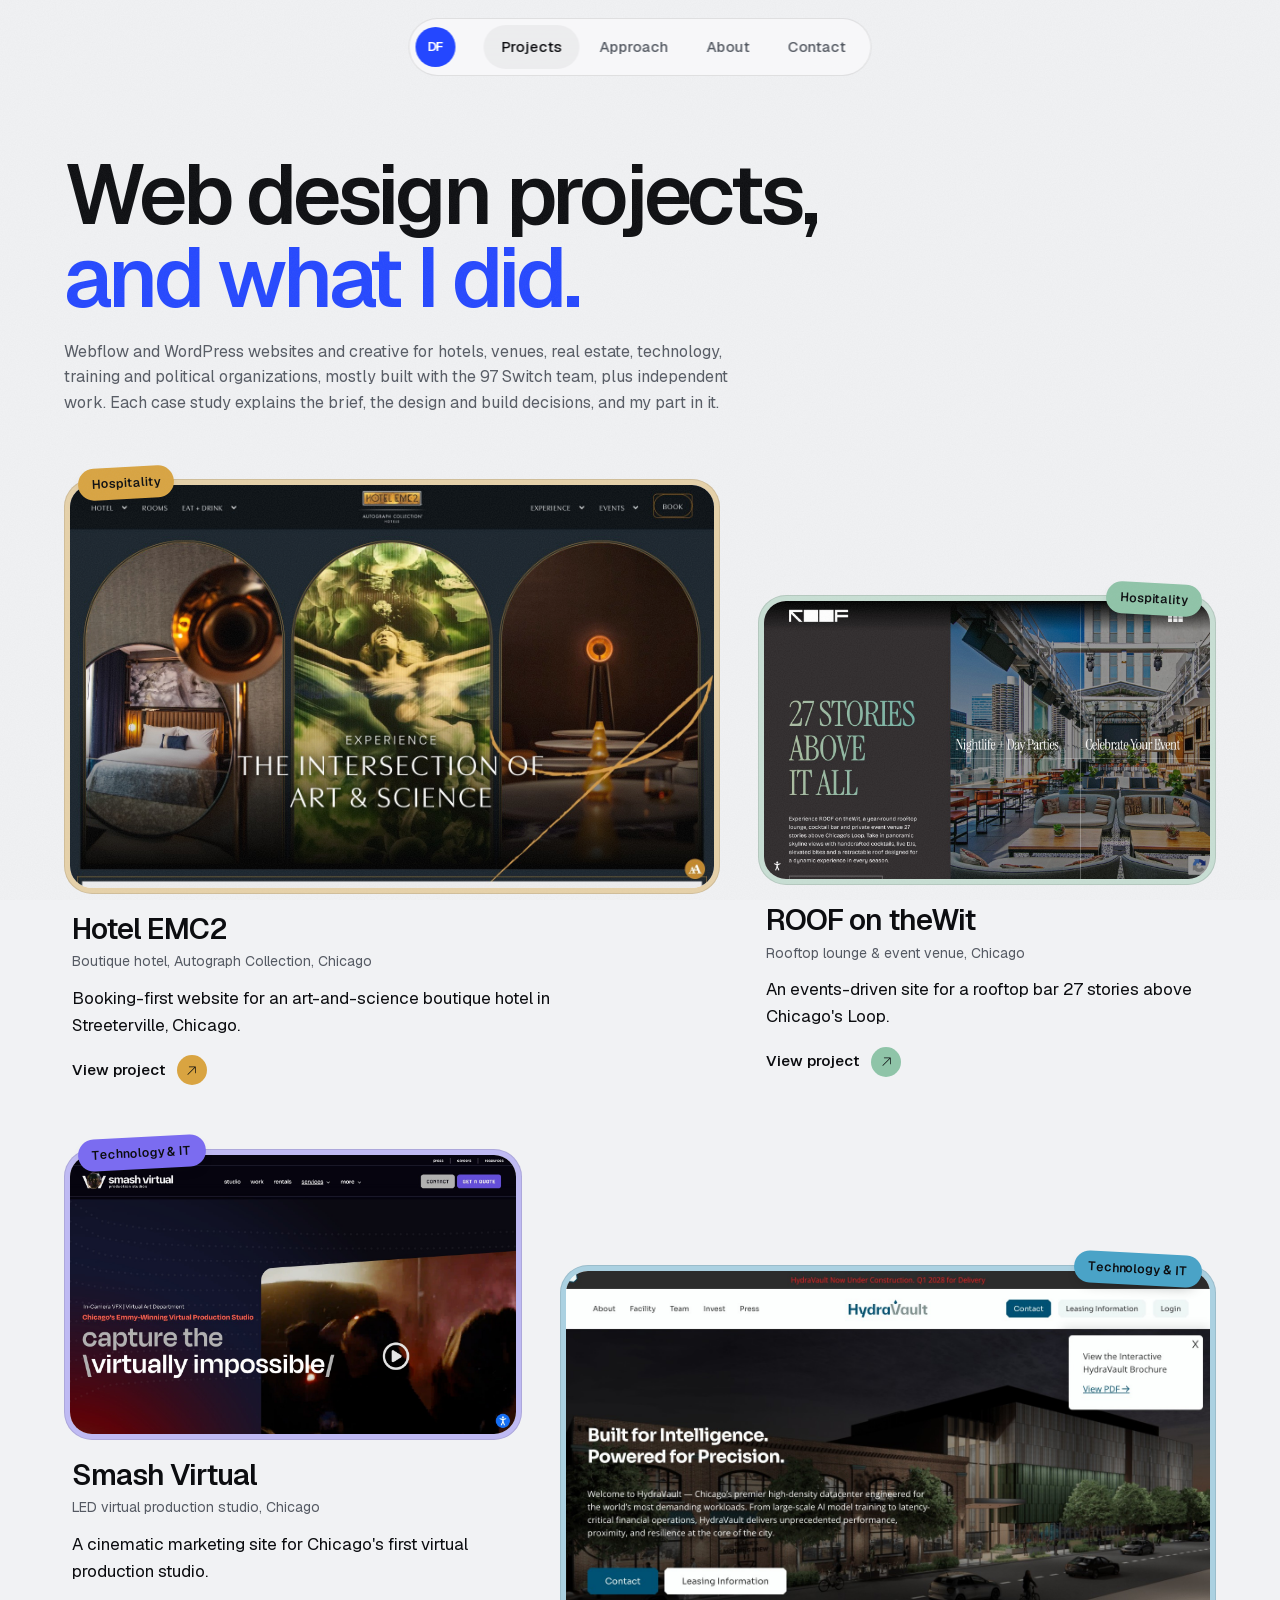
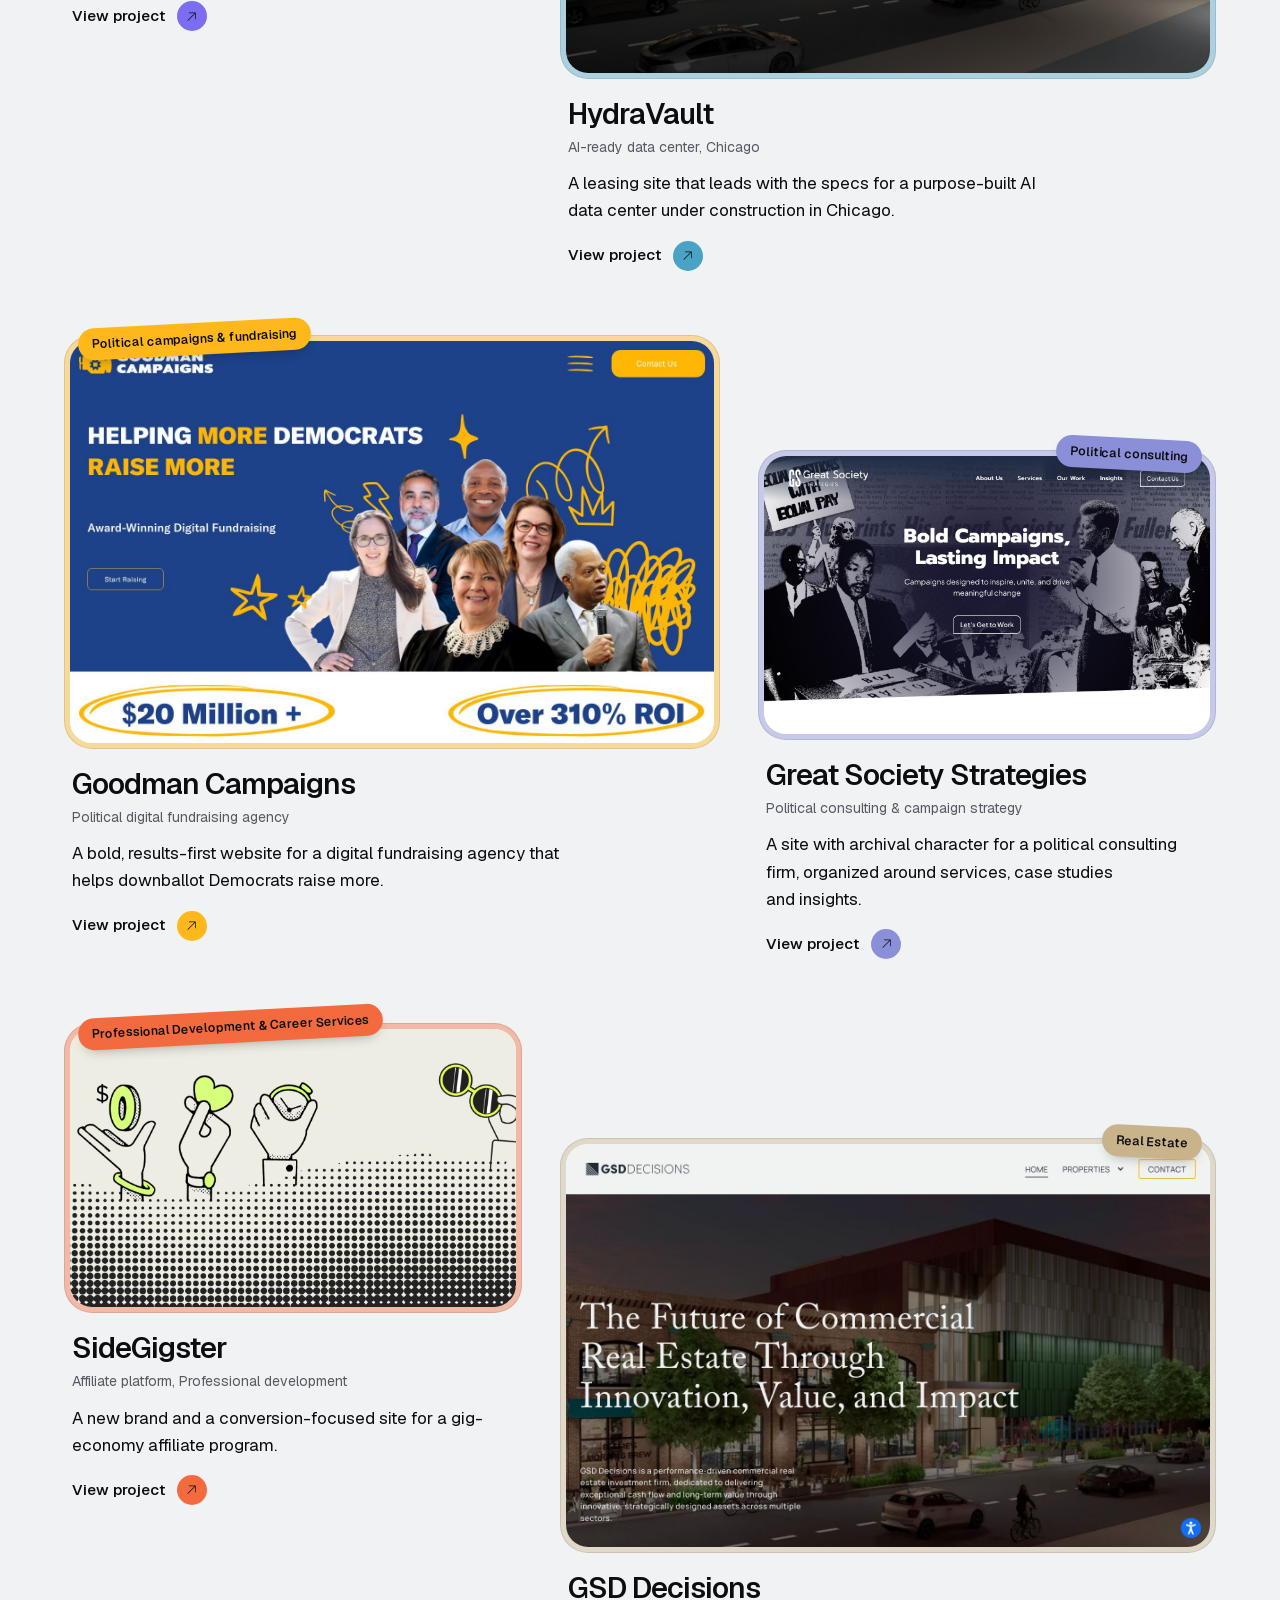
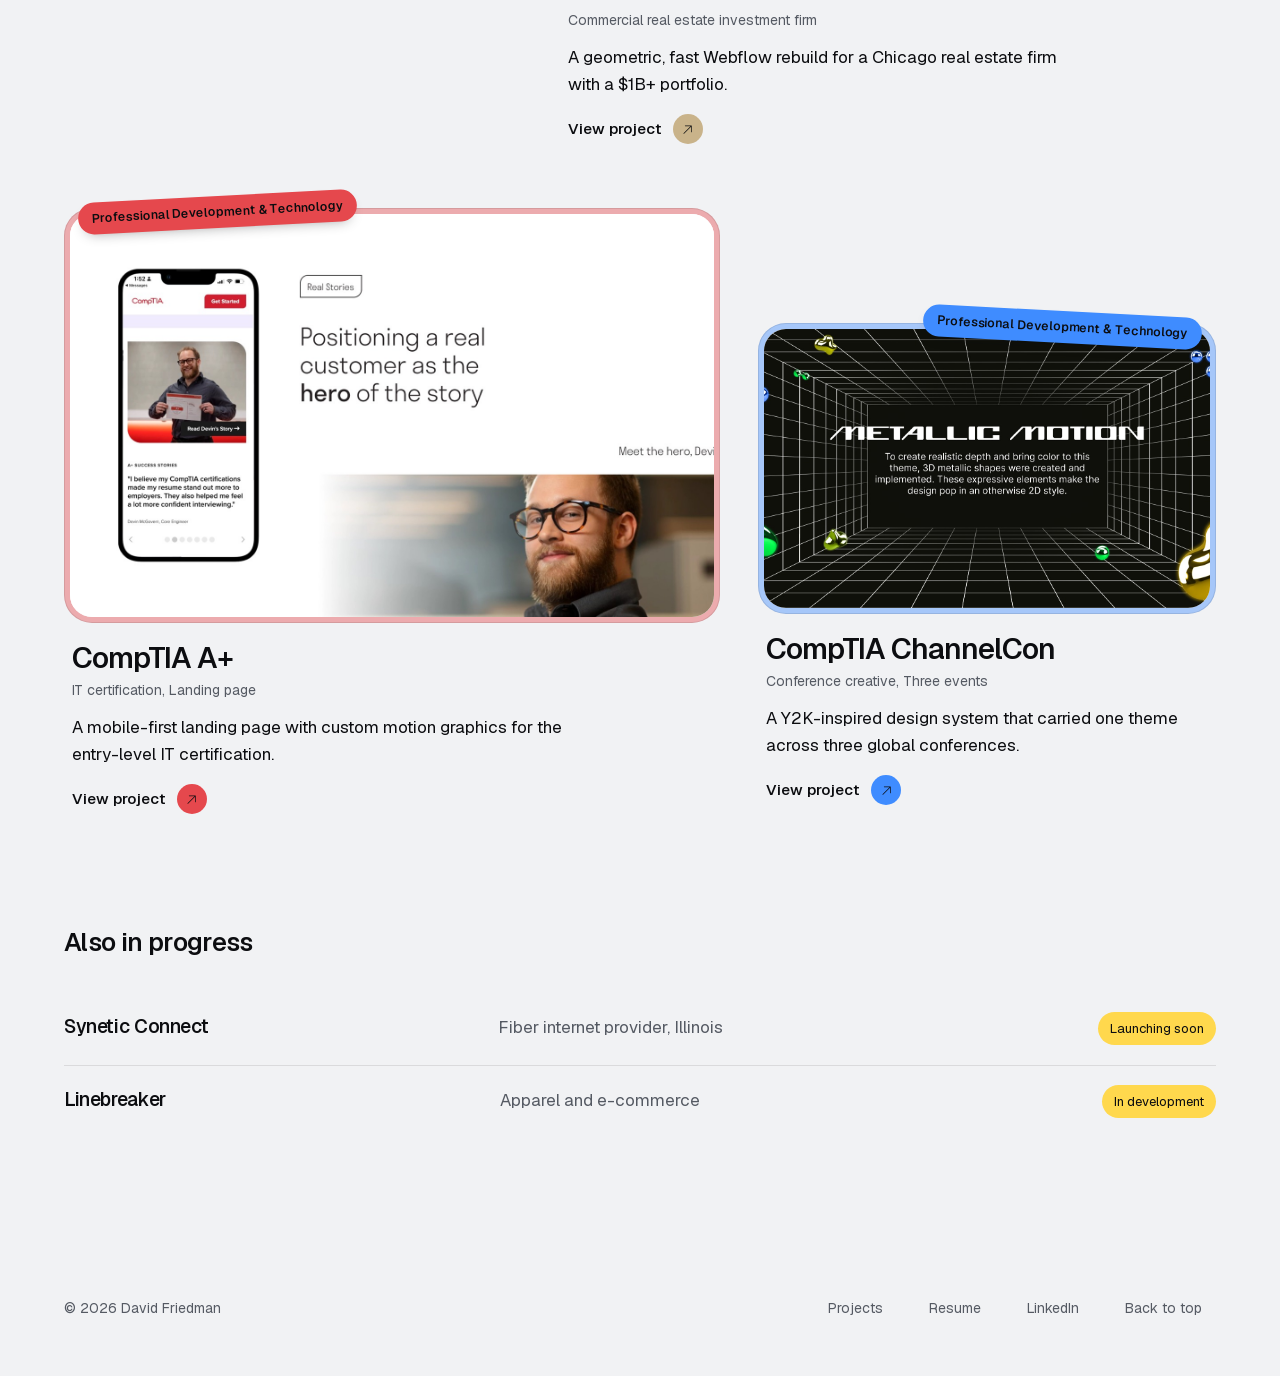
==== commit 6997e787: "Add files via upload" ====
--- a/projects.html
+++ b/projects.html
@@ -23,6 +23,10 @@
 <meta name="twitter:description" content="Ten web design case studies by David Friedman, lead web designer at 97 Switch: Webflow and WordPress sites for hotels, venues, real estate, technology, training and political organizations.">
 <meta name="twitter:image" content="https://davidbenjaminfriedman.com/assets/glasses.jpg">
 <script type="application/ld+json">{"@context":"https://schema.org","@graph":[{"@type":"CollectionPage","@id":"https://davidbenjaminfriedman.com/projects#page","name":"Web design projects by David Friedman","url":"https://davidbenjaminfriedman.com/projects","isPartOf":{"@id":"https://davidbenjaminfriedman.com/#website"},"about":{"@id":"https://davidbenjaminfriedman.com/#person"},"mainEntity":{"@type":"ItemList","itemListElement":[{"@type":"ListItem","position":1,"url":"https://davidbenjaminfriedman.com/projects/hotel-emc2","name":"Hotel EMC2"},{"@type":"ListItem","position":2,"url":"https://davidbenjaminfriedman.com/projects/roof-on-thewit","name":"ROOF on theWit"},{"@type":"ListItem","position":3,"url":"https://davidbenjaminfriedman.com/projects/smash-virtual","name":"Smash Virtual"},{"@type":"ListItem","position":4,"url":"https://davidbenjaminfriedman.com/projects/hydravault","name":"HydraVault"},{"@type":"ListItem","position":5,"url":"https://davidbenjaminfriedman.com/projects/goodman-campaigns","name":"Goodman Campaigns"},{"@type":"ListItem","position":6,"url":"https://davidbenjaminfriedman.com/projects/great-society-strategies","name":"Great Society Strategies"},{"@type":"ListItem","position":7,"url":"https://davidbenjaminfriedman.com/projects/sidegigster","name":"SideGigster"},{"@type":"ListItem","position":8,"url":"https://davidbenjaminfriedman.com/projects/ecd-company","name":"GSD Decisions"},{"@type":"ListItem","position":9,"url":"https://davidbenjaminfriedman.com/projects/comptia-a-plus","name":"CompTIA A+"},{"@type":"ListItem","position":10,"url":"https://davidbenjaminfriedman.com/projects/comptia-channelcon","name":"CompTIA ChannelCon"}]}},{"@type":"Person","@id":"https://davidbenjaminfriedman.com/#person","name":"David Friedman","url":"https://davidbenjaminfriedman.com/","image":"https://davidbenjaminfriedman.com/assets/glasses.jpg","jobTitle":"Lead Web Designer","description":"Lead web designer and Webflow and WordPress developer at 97 Switch, a Chicago digital agency. Designs, builds and maintains websites and builds AI-assisted workflows with Claude Code.","worksFor":{"@type":"Organization","name":"97 Switch","url":"https://97switch.com"},"alumniOf":{"@type":"CollegeOrUniversity","name":"University of Florida"},"homeLocation":{"@type":"Place","address":{"@type":"PostalAddress","addressLocality":"Tampa","addressRegion":"FL","addressCountry":"US"}},"knowsAbout":["Web design","Webflow","WordPress","UX design","UI design","Figma","Design systems","Information architecture","CMS development","SEO","Answer engine optimization","Web accessibility","QA testing","Claude Code","AI workflow design","Hospitality websites","Real estate websites","Technology websites","Client management"],"sameAs":["https://www.linkedin.com/in/david-b-friedman"]}]}</script>
+<link rel="icon" href="/favicon.svg" type="image/svg+xml">
+<link rel="icon" href="/favicon.ico" sizes="32x32">
+<link rel="apple-touch-icon" href="/apple-touch-icon.png">
+<link rel="manifest" href="/site.webmanifest">
 <link rel="stylesheet" href="/styles.css">
 <script>document.documentElement.classList.add('js')</script>
 </head>
@@ -58,6 +62,7 @@
   <span>© 2026 David Friedman</span>
   <nav aria-label="Footer">
     <a href="/projects">Projects</a>
+    <a href="/assets/David-Friedman-Resume.pdf" target="_blank" rel="noopener">Resume</a>
     <a href="https://www.linkedin.com/in/david-b-friedman" target="_blank" rel="noopener">LinkedIn</a>
     <a href="#top">Back to top</a>
   </nav>
--- a/styles.css
+++ b/styles.css
@@ -432,3 +432,5 @@
 }
 @media (prefers-reduced-motion:reduce){.badge{animation:none}}
 main{overflow-x:clip}
+
+.foot nav{display:flex;flex-wrap:wrap;gap:6px 18px}
